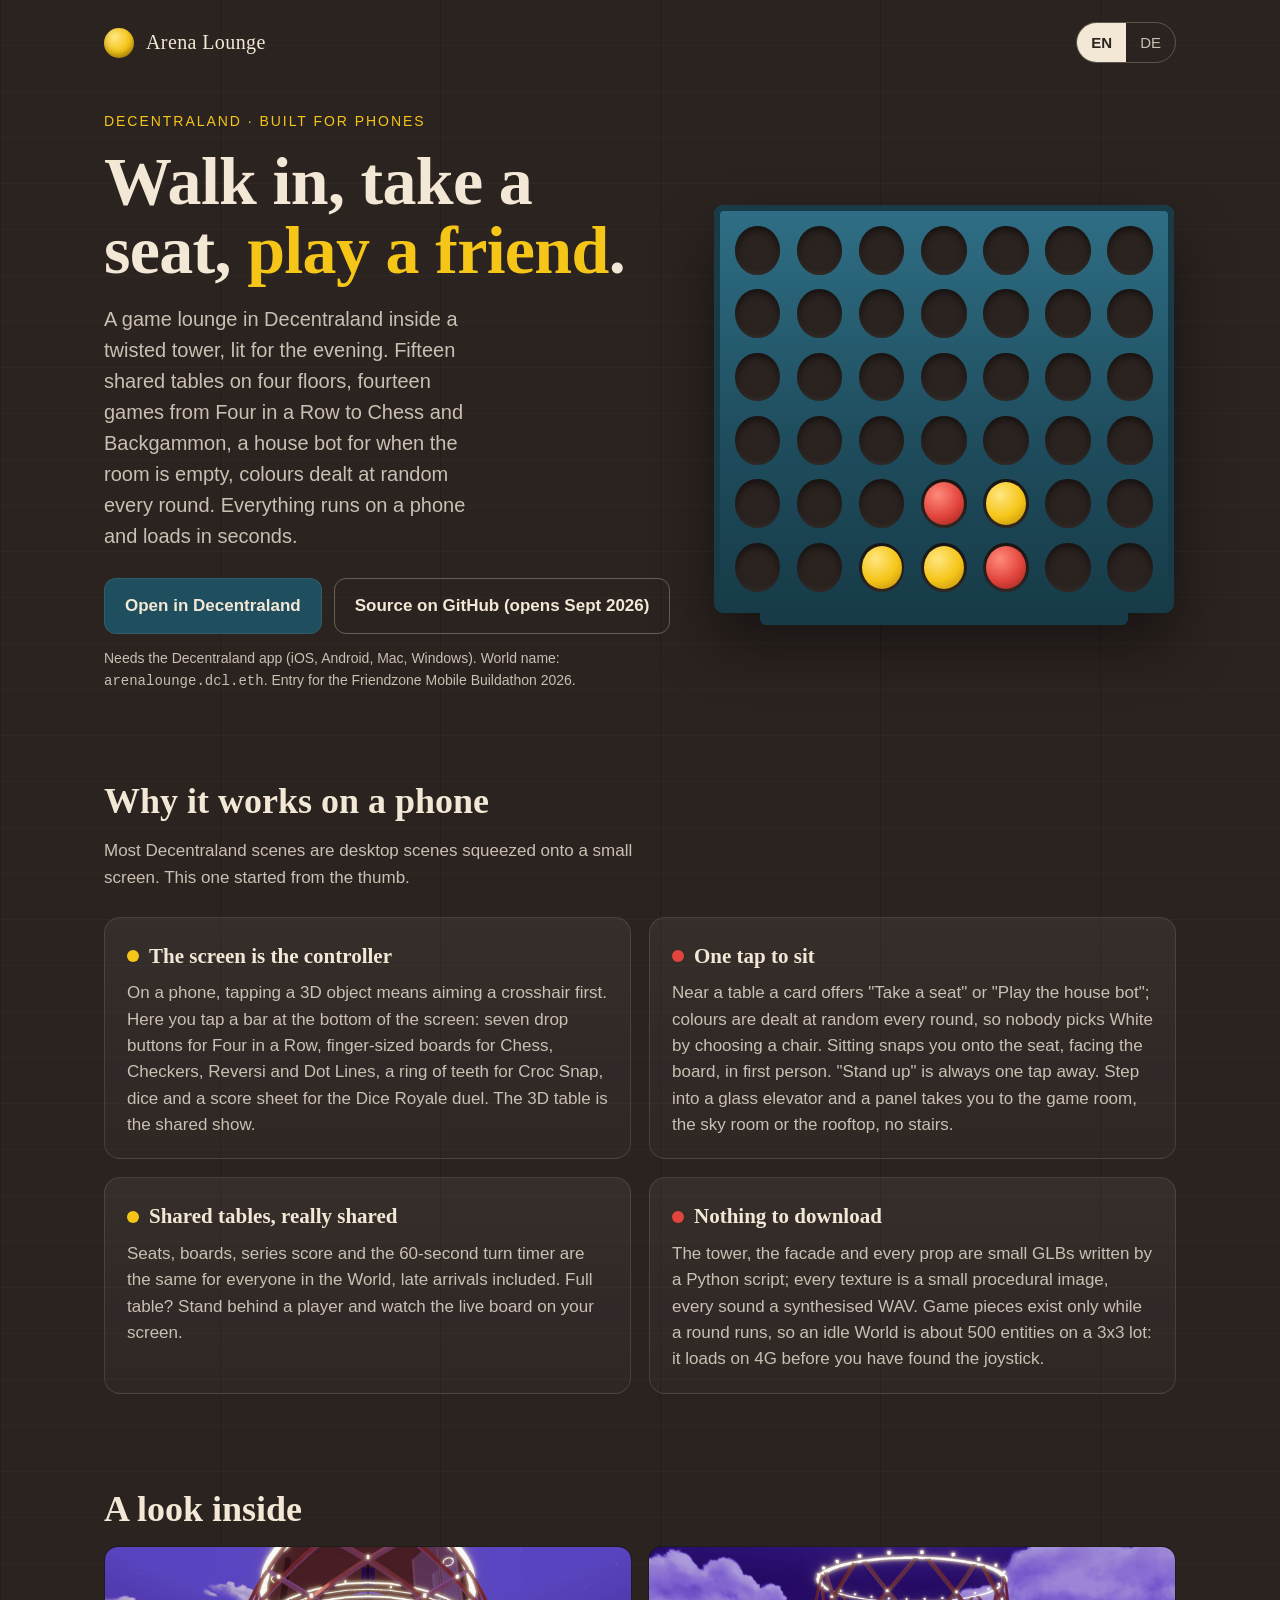
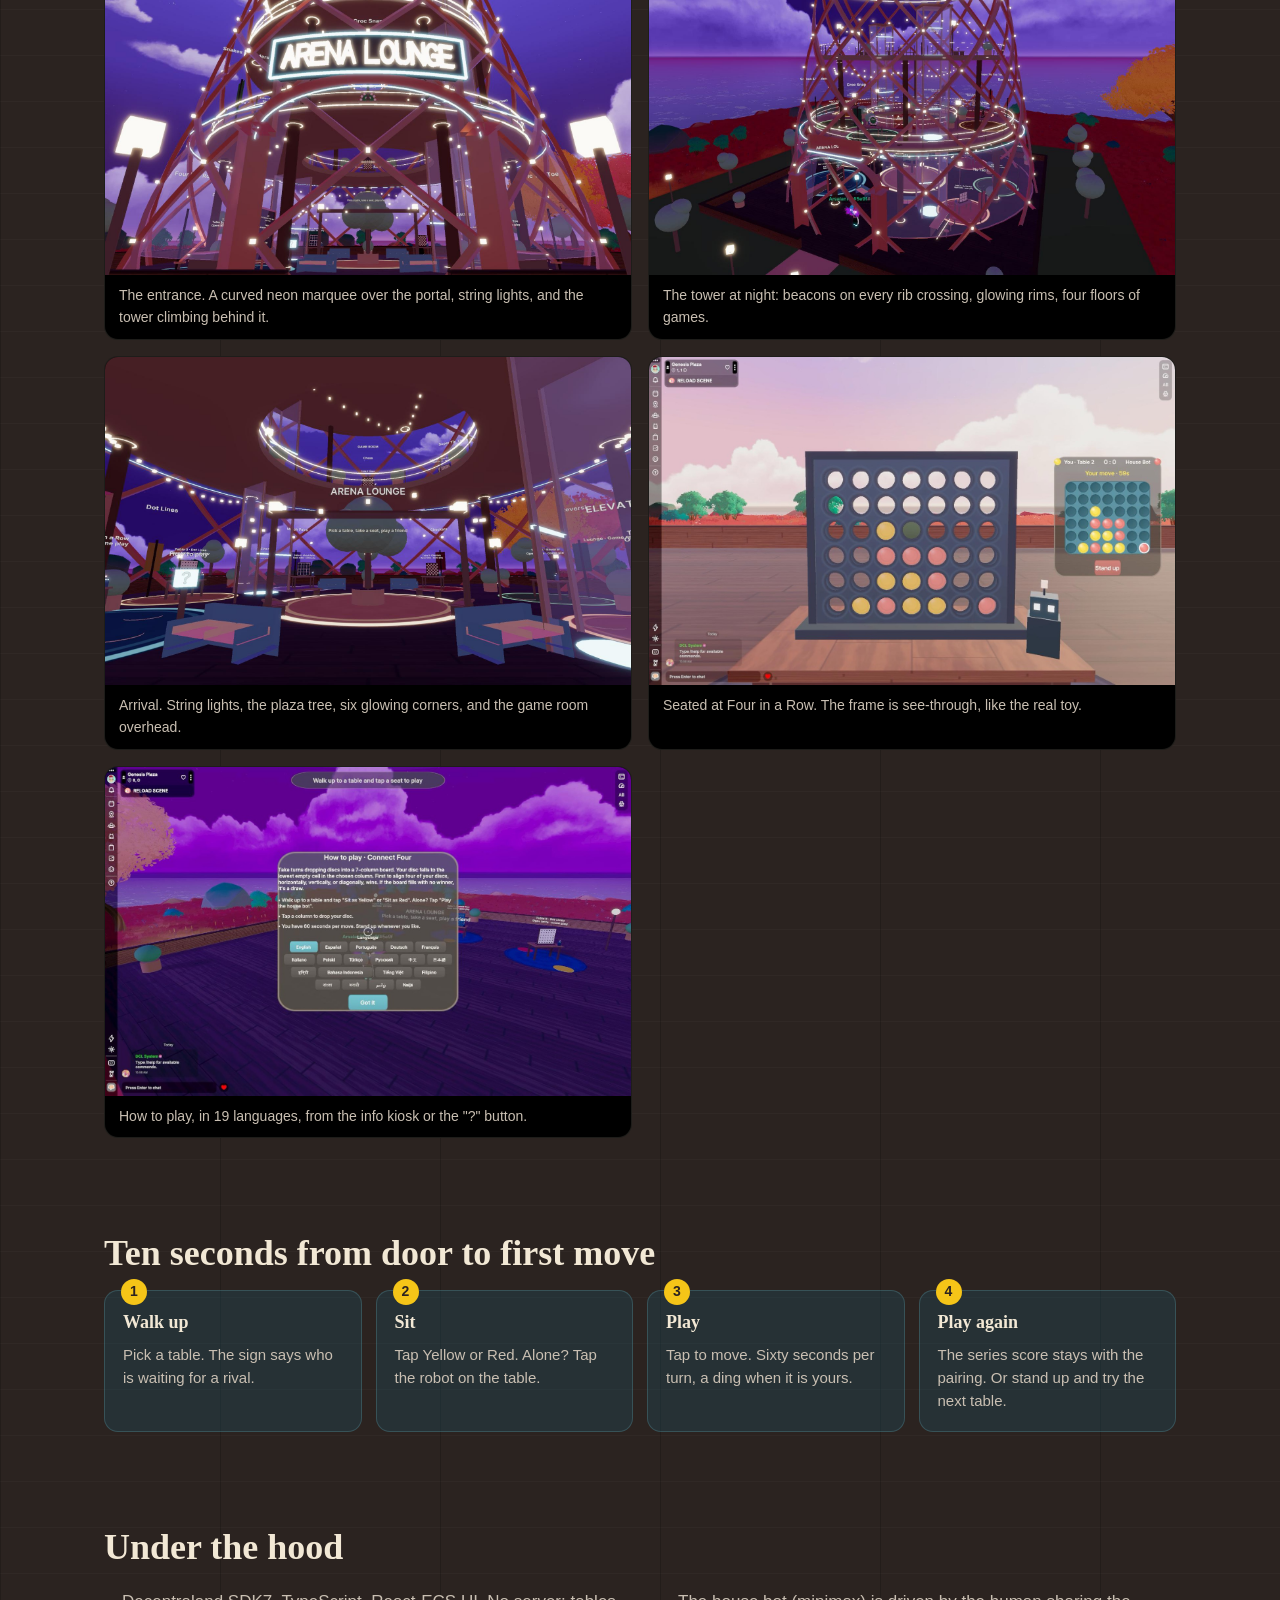
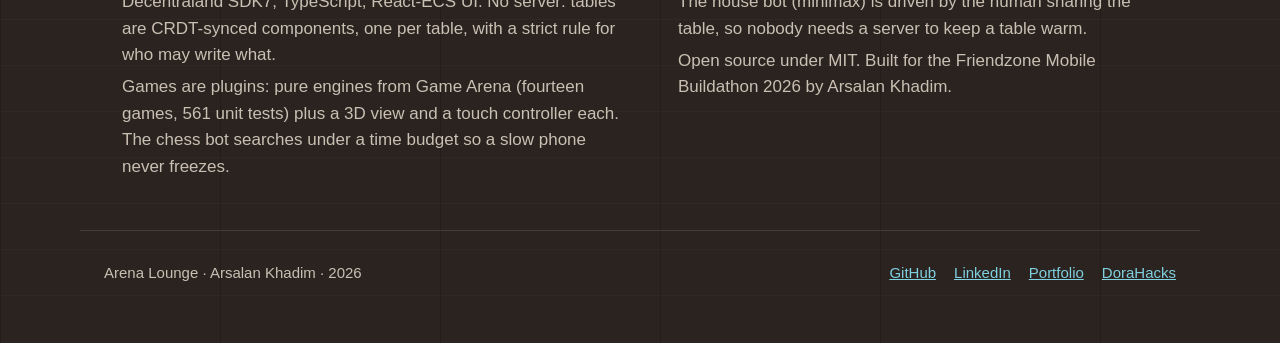
==== arena-lounge/index.html @ 2c8512cb "Arena Lounge page: neon entrance shot, Four in a Row wording" ====
<!doctype html>
<html lang="en">
<head>
<meta charset="utf-8">
<meta name="viewport" content="width=device-width, initial-scale=1">
<title>Arena Lounge</title>
<meta name="description" content="A game lounge for Decentraland, built for phones: fourteen games at shared tables on four floors of a twisted, lit tower, a house bot, no downloads.">
<meta property="og:title" content="Arena Lounge">
<meta property="og:description" content="Walk in, take a seat, play a friend. A mobile-first social game lounge for Decentraland.">
<meta property="og:image" content="screenshots/entrance.jpg">
<link rel="icon" href="data:image/svg+xml,%3Csvg xmlns='http://www.w3.org/2000/svg' viewBox='0 0 64 64'%3E%3Crect width='64' height='64' rx='14' fill='%231f4e5f'/%3E%3Ccircle cx='32' cy='32' r='16' fill='%23f5c518'/%3E%3C/svg%3E">
<style>
  :root {
    --parquet: #2b2320;
    --parquet-2: #3a2e28;
    --walnut: #5a3e2b;
    --teal: #1f4e5f;
    --teal-2: #173b48;
    --cream: #f2e8d5;
    --muted: #c9bfb2;
    --yellow: #f5c518;
    --red: #e2453d;
    --sky: #7fd0e0;
    --max: 1120px;
    --display: "Rockwell", "Roboto Slab", "Georgia", "Times New Roman", serif;
    --body: "Avenir Next", "Segoe UI", "Helvetica Neue", Helvetica, Arial, sans-serif;
  }
  * { box-sizing: border-box; }
  html { scroll-behavior: smooth; }
  body {
    margin: 0;
    background: var(--parquet);
    color: var(--cream);
    font-family: var(--body);
    font-size: 17px;
    line-height: 1.55;
    background-image:
      linear-gradient(90deg, rgba(0,0,0,.18) 1px, transparent 1px),
      linear-gradient(0deg, rgba(255,255,255,.025) 1px, transparent 1px);
    background-size: 220px 100%, 100% 46px;
  }
  a { color: var(--sky); }
  a:focus-visible, button:focus-visible { outline: 3px solid var(--yellow); outline-offset: 3px; }
  [data-lang] { display: none; }
  html.en [data-lang="en"], html.de [data-lang="de"] { display: inline; }
  html.en p[data-lang="en"], html.de p[data-lang="de"],
  html.en li[data-lang="en"], html.de li[data-lang="de"],
  html.en h1[data-lang="en"], html.de h1[data-lang="de"],
  html.en h2[data-lang="en"], html.de h2[data-lang="de"],
  html.en h3[data-lang="en"], html.de h3[data-lang="de"],
  html.en div[data-lang="en"], html.de div[data-lang="de"] { display: block; }

  header {
    max-width: var(--max); margin: 0 auto; padding: 22px 24px 0;
    display: flex; align-items: center; justify-content: space-between; gap: 16px;
  }
  .brand { display: flex; align-items: center; gap: 12px; font-family: var(--display); font-size: 20px; letter-spacing: .02em; }
  .brand .chip { width: 30px; height: 30px; border-radius: 50%; background: radial-gradient(circle at 35% 30%, #ffe680, var(--yellow) 55%, #b8890a); box-shadow: inset 0 -3px 6px rgba(0,0,0,.25); }
  .lang { display: inline-flex; border: 1px solid rgba(242,232,213,.25); border-radius: 999px; overflow: hidden; }
  .lang button {
    background: transparent; color: var(--muted); border: 0; padding: 8px 14px; font: inherit; font-size: 15px; cursor: pointer;
  }
  .lang button[aria-pressed="true"] { background: var(--cream); color: var(--parquet); font-weight: 600; }

  .hero {
    max-width: var(--max); margin: 0 auto; padding: 48px 24px 24px;
    display: grid; grid-template-columns: 1.1fr .9fr; gap: 40px; align-items: center;
  }
  .kicker { color: var(--yellow); font-size: 14px; letter-spacing: .14em; text-transform: uppercase; margin: 0 0 14px; }
  h1 { font-family: var(--display); font-weight: 700; font-size: clamp(40px, 6vw, 68px); line-height: 1.02; margin: 0 0 18px; letter-spacing: -.01em; }
  h1 em { font-style: normal; color: var(--yellow); }
  .lede { font-size: 20px; color: var(--muted); max-width: 34ch; margin: 0 0 26px; }
  .actions { display: flex; flex-wrap: wrap; gap: 12px; }
  .btn {
    display: inline-flex; align-items: center; gap: 10px; padding: 14px 20px; border-radius: 12px; text-decoration: none; font-weight: 600;
    background: var(--teal); color: var(--cream); border: 1px solid rgba(255,255,255,.08); transition: transform .15s ease, background .15s ease;
  }
  .btn:hover { transform: translateY(-1px); background: #256f80; }
  .btn.alt { background: transparent; border-color: rgba(242,232,213,.3); }
  .btn.alt:hover { background: rgba(255,255,255,.06); }
  .note { font-size: 14px; color: var(--muted); margin-top: 14px; }

  /* the see-through Four in a Row frame */
  .board { position: relative; width: 100%; aspect-ratio: 7 / 6.2; max-width: 460px; margin-inline: auto; padding: 4.5%; border-radius: 10px;
    background: linear-gradient(180deg, #2f6f86, var(--teal) 55%, var(--teal-2)); box-shadow: 0 30px 60px rgba(0,0,0,.45), inset 0 0 0 6px var(--teal-2);
  }
  .board::after { content: ""; position: absolute; left: 10%; right: 10%; bottom: -12px; height: 12px; border-radius: 0 0 6px 6px; background: var(--teal-2); }
  .grid { display: grid; grid-template-columns: repeat(7, 1fr); grid-template-rows: repeat(6, 1fr); gap: 4%; height: 100%; }
  .cell { position: relative; border-radius: 50%; background: var(--parquet); box-shadow: inset 0 3px 8px rgba(0,0,0,.6), inset 0 -2px 4px rgba(255,255,255,.08); overflow: hidden; }
  .cell i { position: absolute; inset: 6%; border-radius: 50%; transform: translateY(-900%); opacity: 0; }
  .cell i.y { background: radial-gradient(circle at 35% 30%, #ffe680, var(--yellow) 55%, #b8890a); }
  .cell i.r { background: radial-gradient(circle at 35% 30%, #ff8a7a, var(--red) 55%, #961f1a); }
  .cell i.on { animation: drop .55s cubic-bezier(.3,.9,.4,1.25) forwards; }
  @keyframes drop { 0% { transform: translateY(-900%); opacity: 1; } 70% { transform: translateY(6%); opacity: 1; } 100% { transform: translateY(0); opacity: 1; } }
  .board .win { animation: glow 1.4s ease-in-out infinite alternate; }
  @keyframes glow { from { box-shadow: 0 0 0 0 rgba(255,255,255,0); } to { box-shadow: 0 0 0 4px rgba(255,255,255,.55); } }

  section { max-width: var(--max); margin: 0 auto; padding: 44px 24px; }
  h2 { font-family: var(--display); font-size: clamp(26px, 3.4vw, 36px); margin: 0 0 8px; }
  .sub { color: var(--muted); margin: 0 0 26px; max-width: 60ch; }
  .cards { display: grid; grid-template-columns: repeat(2, minmax(0, 1fr)); gap: 18px; }
  .card { background: linear-gradient(180deg, rgba(255,255,255,.05), rgba(255,255,255,.02)); border: 1px solid rgba(242,232,213,.12); border-radius: 16px; padding: 22px 22px 20px; }
  .card h3 { margin: 0 0 8px; font-family: var(--display); font-size: 21px; display: flex; align-items: center; gap: 10px; }
  .card h3::before { content: ""; width: 12px; height: 12px; border-radius: 50%; background: var(--yellow); flex: none; }
  .card:nth-child(2n) h3::before { background: var(--red); }
  .card p { margin: 0; color: var(--muted); }
  .shots { display: grid; grid-template-columns: repeat(2, minmax(0, 1fr)); gap: 16px; }
  .shots figure { margin: 0; border-radius: 14px; overflow: hidden; border: 1px solid rgba(242,232,213,.12); background: #000; }
  .shots img { display: block; width: 100%; height: auto; }
  .shots figcaption { padding: 10px 14px; font-size: 14px; color: var(--muted); }
  .steps { display: grid; grid-template-columns: repeat(4, minmax(0, 1fr)); gap: 14px; counter-reset: step; }
  .step { position: relative; padding: 18px 18px 18px 18px; border-radius: 14px; background: rgba(31,78,95,.35); border: 1px solid rgba(127,208,224,.2); }
  .step h3 { margin: 0 0 6px; font-family: var(--display); font-size: 18px; }
  .step p { margin: 0; color: var(--muted); font-size: 15px; }
  .step::before { counter-increment: step; content: counter(step); position: absolute; top: -12px; left: 16px; width: 26px; height: 26px; border-radius: 50%; background: var(--yellow); color: var(--parquet); font-weight: 700; display: grid; place-items: center; font-size: 14px; }
  .tech { display: grid; grid-template-columns: repeat(2, minmax(0, 1fr)); gap: 18px 40px; }
  .tech ul { margin: 0; padding-left: 18px; color: var(--muted); }
  .tech li { margin: 6px 0; }
  footer { max-width: var(--max); margin: 0 auto; padding: 30px 24px 60px; color: var(--muted); font-size: 15px; display: flex; flex-wrap: wrap; gap: 14px 24px; align-items: center; justify-content: space-between; border-top: 1px solid rgba(242,232,213,.12); }
  footer nav { display: flex; gap: 18px; flex-wrap: wrap; }
  .reveal { opacity: 0; transform: translateY(14px); transition: opacity .6s ease, transform .6s ease; }
  .reveal.in { opacity: 1; transform: none; }
  @media (max-width: 860px) {
    .hero { grid-template-columns: 1fr; padding-top: 28px; }
    .board { max-width: 380px; }
    .cards, .tech, .shots { grid-template-columns: 1fr; }
    .steps { grid-template-columns: repeat(2, minmax(0, 1fr)); }
  }
  @media (max-width: 480px) { .steps { grid-template-columns: 1fr; } header { padding-top: 16px; } }
  @media (prefers-reduced-motion: reduce) {
    .cell i { transform: none; opacity: 1; animation: none !important; }
    .board .win { animation: none; box-shadow: 0 0 0 4px rgba(255,255,255,.55); }
    .reveal { opacity: 1; transform: none; transition: none; }
    html { scroll-behavior: auto; }
  }
</style>
</head>
<body>
<header>
  <div class="brand"><span class="chip" aria-hidden="true"></span> Arena Lounge</div>
  <div class="lang" role="group" aria-label="Language">
    <button type="button" data-set="en" aria-pressed="true">EN</button>
    <button type="button" data-set="de" aria-pressed="false">DE</button>
  </div>
</header>

<main>
  <div class="hero">
    <div>
      <p class="kicker"><span data-lang="en">Decentraland · built for phones</span><span data-lang="de">Decentraland · gebaut fürs Handy</span></p>
      <h1 data-lang="en">Walk in, take a seat, <em>play a friend</em>.</h1>
      <h1 data-lang="de">Reinkommen, hinsetzen, <em>eine Runde spielen</em>.</h1>
      <p class="lede" data-lang="en">A game lounge in Decentraland inside a twisted tower, lit for the evening. Fifteen shared tables on four floors, fourteen games from Four in a Row to Chess and Backgammon, a house bot for when the room is empty, colours dealt at random every round. Everything runs on a phone and loads in seconds.</p>
      <p class="lede" data-lang="de">Eine Spiel-Lounge in Decentraland in einem verdrehten, abends beleuchteten Turm. Fünfzehn gemeinsame Tische auf vier Etagen, vierzehn Spiele von Vier in einer Reihe bis Schach und Backgammon, ein Bot fürs Warmhalten, wenn gerade niemand da ist, die Farben werden jede Runde ausgelost. Läuft auf dem Handy und lädt in Sekunden.</p>
      <div class="actions">
        <a class="btn" id="play" href="decentraland://?realm=arenalounge.dcl.eth"><span data-lang="en">Open in Decentraland</span><span data-lang="de">In Decentraland öffnen</span></a>
        <a class="btn alt" href="https://github.com/ArsalanRC/arena-lounge"><span data-lang="en">Source on GitHub (opens Sept 2026)</span><span data-lang="de">Code auf GitHub (ab Sept. 2026)</span></a>
      </div>
      <p class="note"><span data-lang="en">Needs the Decentraland app (iOS, Android, Mac, Windows). World name: <code>arenalounge.dcl.eth</code>. Entry for the Friendzone Mobile Buildathon 2026.</span><span data-lang="de">Braucht die Decentraland-App (iOS, Android, Mac, Windows). World-Name: <code>arenalounge.dcl.eth</code>. Beitrag zum Friendzone Mobile Buildathon 2026.</span></p>
    </div>
    <div class="board" aria-hidden="true">
      <div class="grid" id="grid"></div>
    </div>
  </div>

  <section class="reveal">
    <h2 data-lang="en">Why it works on a phone</h2>
    <h2 data-lang="de">Warum es auf dem Handy funktioniert</h2>
    <p class="sub" data-lang="en">Most Decentraland scenes are desktop scenes squeezed onto a small screen. This one started from the thumb.</p>
    <p class="sub" data-lang="de">Die meisten Decentraland-Szenen sind Desktop-Szenen auf kleinem Bildschirm. Diese hier fängt beim Daumen an.</p>
    <div class="cards">
      <article class="card">
        <h3><span data-lang="en">The screen is the controller</span><span data-lang="de">Der Bildschirm ist der Controller</span></h3>
        <p data-lang="en">On a phone, tapping a 3D object means aiming a crosshair first. Here you tap a bar at the bottom of the screen: seven drop buttons for Four in a Row, finger-sized boards for Chess, Checkers, Reversi and Dot Lines, a ring of teeth for Croc Snap, dice and a score sheet for the Dice Royale duel. The 3D table is the shared show.</p>
        <p data-lang="de">Auf dem Handy heißt "3D-Objekt antippen" erst mal zielen. Hier tippst du auf eine Leiste am unteren Rand: sieben Wurf-Buttons bei Vier in einer Reihe, fingergroße Bretter bei Schach, Dame, Reversi und Käsekästchen, ein Zahnkranz bei Croc Snap, Würfel und Zettel beim Dice-Royale-Duell. Der 3D-Tisch ist die gemeinsame Bühne.</p>
      </article>
      <article class="card">
        <h3><span data-lang="en">One tap to sit</span><span data-lang="de">Ein Tipp zum Hinsetzen</span></h3>
        <p data-lang="en">Near a table a card offers "Take a seat" or "Play the house bot"; colours are dealt at random every round, so nobody picks White by choosing a chair. Sitting snaps you onto the seat, facing the board, in first person. "Stand up" is always one tap away. Step into a glass elevator and a panel takes you to the game room, the sky room or the rooftop, no stairs.</p>
        <p data-lang="de">In Tischnähe bietet eine Karte "Platz nehmen" oder "Gegen den Bot spielen" an; die Farben werden jede Runde ausgelost, niemand sichert sich Weiß über den Stuhl. Beim Hinsetzen stellst du dich automatisch an den Platz, Blick aufs Brett, in der Ego-Perspektive. "Aufstehen" ist immer einen Tipp entfernt. Ein Schritt in den Glasaufzug, und ein Panel bringt dich ins Spielzimmer, ins Himmelszimmer oder aufs Dach, ganz ohne Treppe.</p>
      </article>
      <article class="card">
        <h3><span data-lang="en">Shared tables, really shared</span><span data-lang="de">Gemeinsame Tische, wirklich gemeinsam</span></h3>
        <p data-lang="en">Seats, boards, series score and the 60-second turn timer are the same for everyone in the World, late arrivals included. Full table? Stand behind a player and watch the live board on your screen.</p>
        <p data-lang="de">Plätze, Bretter, Serienstand und die 60-Sekunden-Zuguhr sind für alle in der World gleich, auch für Nachzügler. Tisch voll? Stell dich hinter einen Spieler und schau auf deinem Bildschirm live zu.</p>
      </article>
      <article class="card">
        <h3><span data-lang="en">Nothing to download</span><span data-lang="de">Nichts zum Herunterladen</span></h3>
        <p data-lang="en">The tower, the facade and every prop are small GLBs written by a Python script; every texture is a small procedural image, every sound a synthesised WAV. Game pieces exist only while a round runs, so an idle World is about 500 entities on a 3x3 lot: it loads on 4G before you have found the joystick.</p>
        <p data-lang="de">Turm, Fassade und alle Möbel sind kleine GLBs aus einem Python-Skript; jede Textur ein kleines, generiertes Bild, jeder Ton eine synthetisierte WAV. Spielsteine existieren nur, solange eine Runde läuft, eine leere World hat rund 500 Entities auf 3x3 Parzellen: lädt über 4G, bevor du den Joystick gefunden hast.</p>
      </article>
    </div>
  </section>

  <section class="reveal">
    <h2 data-lang="en">A look inside</h2>
    <h2 data-lang="de">Ein Blick hinein</h2>
    <div class="shots">
      <figure><img src="screenshots/entrance.jpg" alt="The entrance at night: a curved neon marquee reading ARENA LOUNGE over the arched portal, string lights and the tower above" loading="lazy"><figcaption><span data-lang="en">The entrance. A curved neon marquee over the portal, string lights, and the tower climbing behind it.</span><span data-lang="de">Der Eingang. Eine gebogene Neon-Reklame über dem Portal, Lichterketten, dahinter steigt der Turm auf.</span></figcaption></figure>
      <figure><img src="screenshots/tower-overview.jpg" alt="The tower at night: a woven lattice with beacon lights, glowing rims and rug rings, four floors" loading="lazy"><figcaption><span data-lang="en">The tower at night: beacons on every rib crossing, glowing rims, four floors of games.</span><span data-lang="de">Der Turm bei Nacht: Lichter an jeder Kreuzung der Rippen, leuchtende Kanten, vier Etagen voller Spiele.</span></figcaption></figure>
      <figure><img src="screenshots/lounge.jpg" alt="Arrival at night: string lights, the plaza tree, the corners and the game room above" loading="lazy"><figcaption><span data-lang="en">Arrival. String lights, the plaza tree, six glowing corners, and the game room overhead.</span><span data-lang="de">Ankunft. Lichterketten, der Baum auf dem Platz, sechs leuchtende Ecken und darüber das Spielzimmer.</span></figcaption></figure>
      <figure><img src="screenshots/connect-four.jpg" alt="Seated at Four in a Row in first person, controller docked to the right" loading="lazy"><figcaption><span data-lang="en">Seated at Four in a Row. The frame is see-through, like the real toy.</span><span data-lang="de">Am Vier-in-einer-Reihe-Tisch. Der Rahmen ist durchsichtig, wie beim echten Spiel.</span></figcaption></figure>
      <figure><img src="screenshots/how-to-play.jpg" alt="How to play panel with the language picker" loading="lazy"><figcaption><span data-lang="en">How to play, in 19 languages, from the info kiosk or the "?" button.</span><span data-lang="de">Spielregeln in 19 Sprachen, am Infoständer oder über den "?"-Button.</span></figcaption></figure>
    </div>
  </section>

  <section class="reveal">
    <h2 data-lang="en">Ten seconds from door to first move</h2>
    <h2 data-lang="de">Zehn Sekunden von der Tür zum ersten Zug</h2>
    <div class="steps">
      <div class="step"><h3><span data-lang="en">Walk up</span><span data-lang="de">Hingehen</span></h3><p data-lang="en">Pick a table. The sign says who is waiting for a rival.</p><p data-lang="de">Tisch aussuchen. Das Schild sagt, wer auf einen Gegner wartet.</p></div>
      <div class="step"><h3><span data-lang="en">Sit</span><span data-lang="de">Hinsetzen</span></h3><p data-lang="en">Tap Yellow or Red. Alone? Tap the robot on the table.</p><p data-lang="de">Gelb oder Rot antippen. Allein? Den Roboter auf dem Tisch antippen.</p></div>
      <div class="step"><h3><span data-lang="en">Play</span><span data-lang="de">Spielen</span></h3><p data-lang="en">Tap to move. Sixty seconds per turn, a ding when it is yours.</p><p data-lang="de">Tippen zum Ziehen. Sechzig Sekunden pro Zug, ein Ton, wenn du dran bist.</p></div>
      <div class="step"><h3><span data-lang="en">Play again</span><span data-lang="de">Noch mal</span></h3><p data-lang="en">The series score stays with the pairing. Or stand up and try the next table.</p><p data-lang="de">Der Serienstand bleibt beim Paar. Oder aufstehen und den nächsten Tisch probieren.</p></div>
    </div>
  </section>

  <section class="reveal">
    <h2 data-lang="en">Under the hood</h2>
    <h2 data-lang="de">Unter der Haube</h2>
    <div class="tech">
      <ul>
        <li data-lang="en">Decentraland SDK7, TypeScript, React-ECS UI. No server: tables are CRDT-synced components, one per table, with a strict rule for who may write what.</li>
        <li data-lang="de">Decentraland SDK7, TypeScript, React-ECS-UI. Kein Server: Tische sind CRDT-synchronisierte Komponenten, eine pro Tisch, mit klarer Regel, wer was schreiben darf.</li>
        <li data-lang="en">Games are plugins: pure engines from Game Arena (fourteen games, 561 unit tests) plus a 3D view and a touch controller each. The chess bot searches under a time budget so a slow phone never freezes.</li>
        <li data-lang="de">Spiele sind Plugins: pure Engines aus Game Arena (vierzehn Spiele, 561 Unit-Tests) plus je eine 3D-Ansicht und einen Touch-Controller. Der Schach-Bot rechnet mit Zeitbudget, damit ein langsames Handy nie einfriert.</li>
      </ul>
      <ul>
        <li data-lang="en">The house bot (minimax) is driven by the human sharing the table, so nobody needs a server to keep a table warm.</li>
        <li data-lang="de">Der Bot (Minimax) wird vom Menschen am selben Tisch angetrieben, so braucht niemand einen Server, um einen Tisch warmzuhalten.</li>
        <li data-lang="en">Open source under MIT. Built for the Friendzone Mobile Buildathon 2026 by Arsalan Khadim.</li>
        <li data-lang="de">Open Source unter MIT. Gebaut für den Friendzone Mobile Buildathon 2026 von Arsalan Khadim.</li>
      </ul>
    </div>
  </section>
</main>

<footer>
  <div><span data-lang="en">Arena Lounge · Arsalan Khadim · 2026</span><span data-lang="de">Arena Lounge · Arsalan Khadim · 2026</span></div>
  <nav>
    <a href="https://github.com/ArsalanRC/arena-lounge">GitHub</a>
    <a href="https://www.linkedin.com/in/muhammad-arsalan-khadim-b87550259/">LinkedIn</a>
    <a href="https://arsalanrc.github.io">Portfolio</a>
    <a href="https://dorahacks.io/hackathon/2353/detail">DoraHacks</a>
  </nav>
</footer>

<script>
  // language: stored choice, else browser language, else English
  (function () {
    var root = document.documentElement;
    var stored = null;
    try { stored = localStorage.getItem('arena-lang'); } catch (e) {}
    var lang = stored || ((navigator.language || 'en').slice(0, 2) === 'de' ? 'de' : 'en');
    function apply(l) {
      root.classList.remove('en', 'de'); root.classList.add(l); root.setAttribute('lang', l);
      document.querySelectorAll('.lang button').forEach(function (b) { b.setAttribute('aria-pressed', String(b.dataset.set === l)); });
      try { localStorage.setItem('arena-lang', l); } catch (e) {}
    }
    apply(lang);
    document.querySelectorAll('.lang button').forEach(function (b) { b.addEventListener('click', function () { apply(b.dataset.set); }); });
  })();

  // hero board: play a short game, discs drop in one by one, winner glows
  (function () {
    var grid = document.getElementById('grid');
    var cells = [];
    for (var r = 0; r < 6; r++) { cells.push([]); for (var c = 0; c < 7; c++) { var d = document.createElement('div'); d.className = 'cell'; var i = document.createElement('i'); d.appendChild(i); grid.appendChild(d); cells[r].push(d); } }
    // column sequence of a real game where yellow wins on a diagonal
    var moves = [3, 3, 2, 4, 4, 2, 5, 5, 5, 6, 6, 6, 6];
    var heights = [0, 0, 0, 0, 0, 0, 0];
    var placed = [];
    var reduce = window.matchMedia && window.matchMedia('(prefers-reduced-motion: reduce)').matches;
    function place(k) {
      if (k >= moves.length) { finish(); return; }
      var col = moves[k], row = 5 - heights[col]++;
      var i = cells[row][col].firstChild; i.className = (k % 2 === 0 ? 'y' : 'r') + ' on';
      placed.push([row, col]);
      setTimeout(function () { place(k + 1); }, reduce ? 0 : 420);
    }
    function finish() {
      // highlight the diagonal that the sequence produces for yellow
      var win = [[5, 3], [4, 4], [3, 5], [2, 6]];
      win.forEach(function (rc) { cells[rc[0]][rc[1]].classList.add('win'); });
    }
    setTimeout(function () { place(0); }, 500);
  })();

  // scroll reveals
  (function () {
    var els = document.querySelectorAll('.reveal');
    if (!('IntersectionObserver' in window)) { els.forEach(function (e) { e.classList.add('in'); }); return; }
    var io = new IntersectionObserver(function (entries) { entries.forEach(function (en) { if (en.isIntersecting) { en.target.classList.add('in'); io.unobserve(en.target); } }); }, { threshold: .12 });
    els.forEach(function (e) { io.observe(e); });
  })();
</script>
</body>
</html>
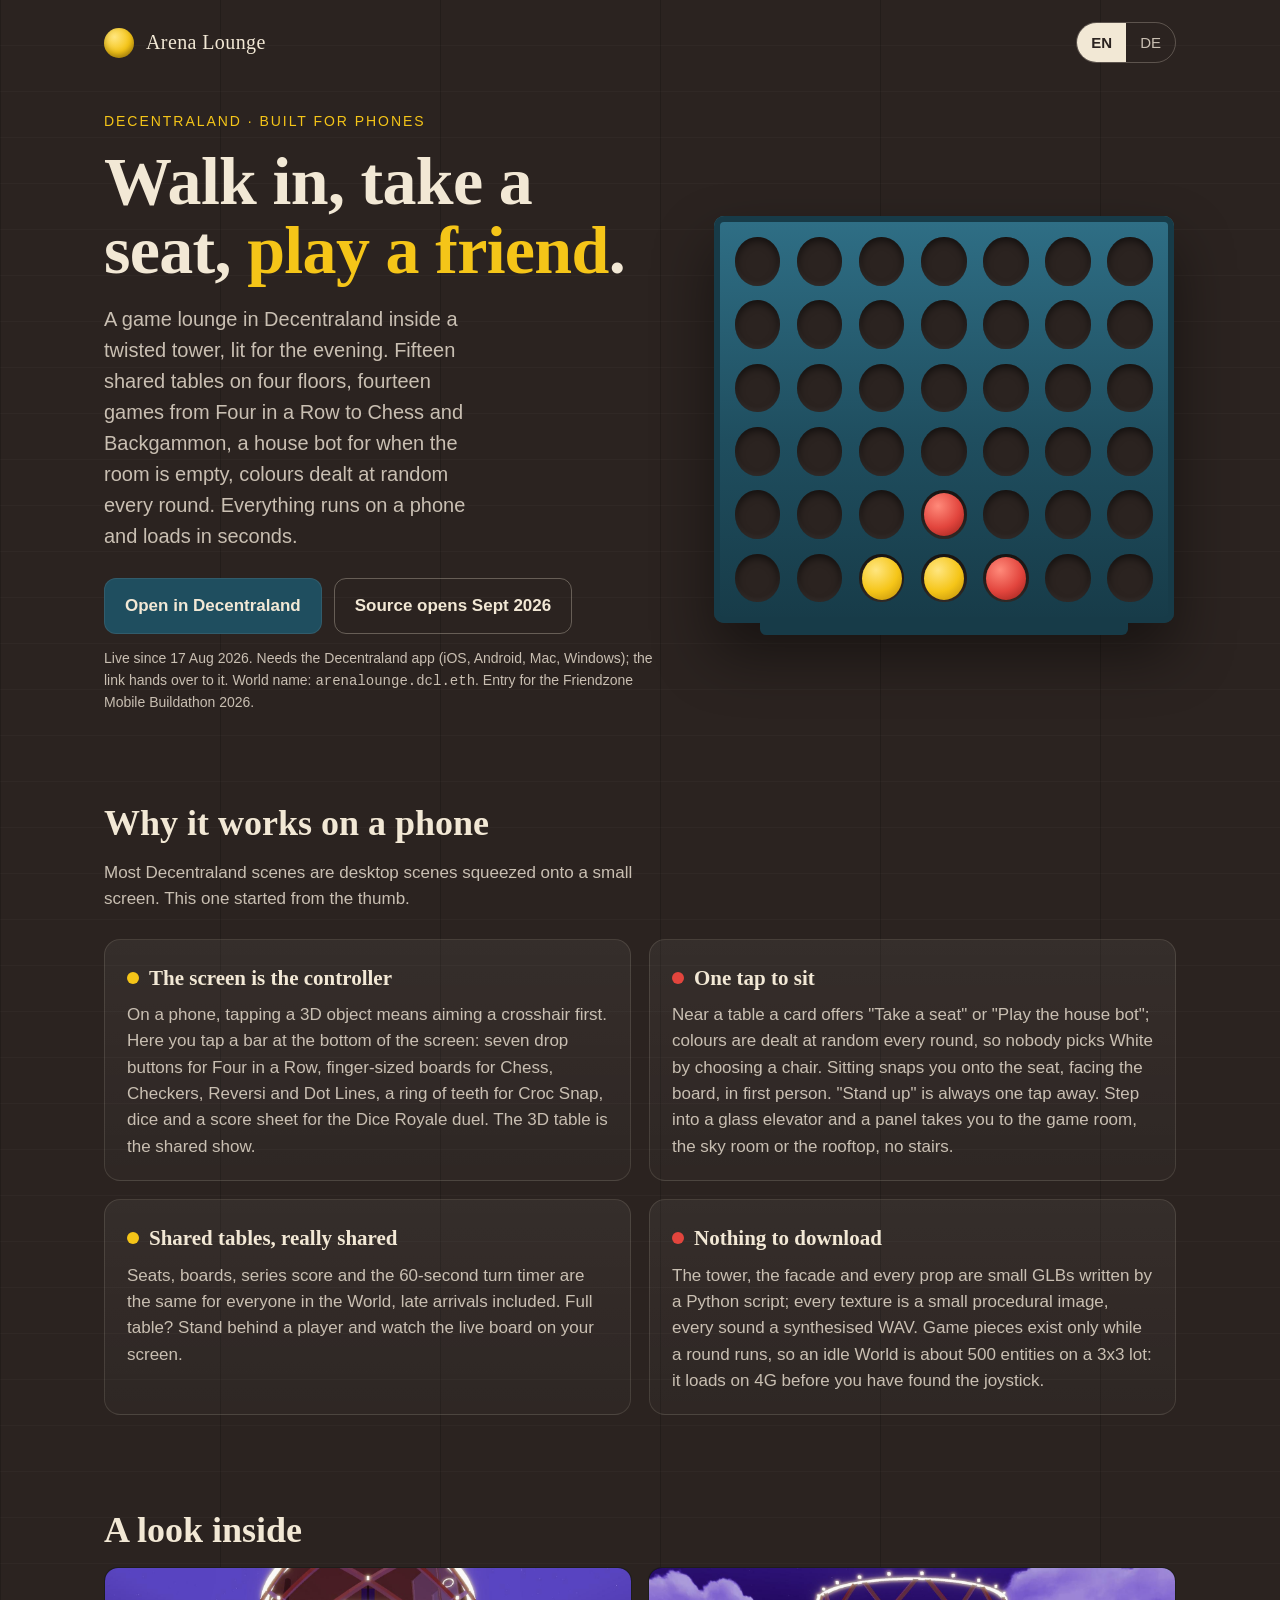
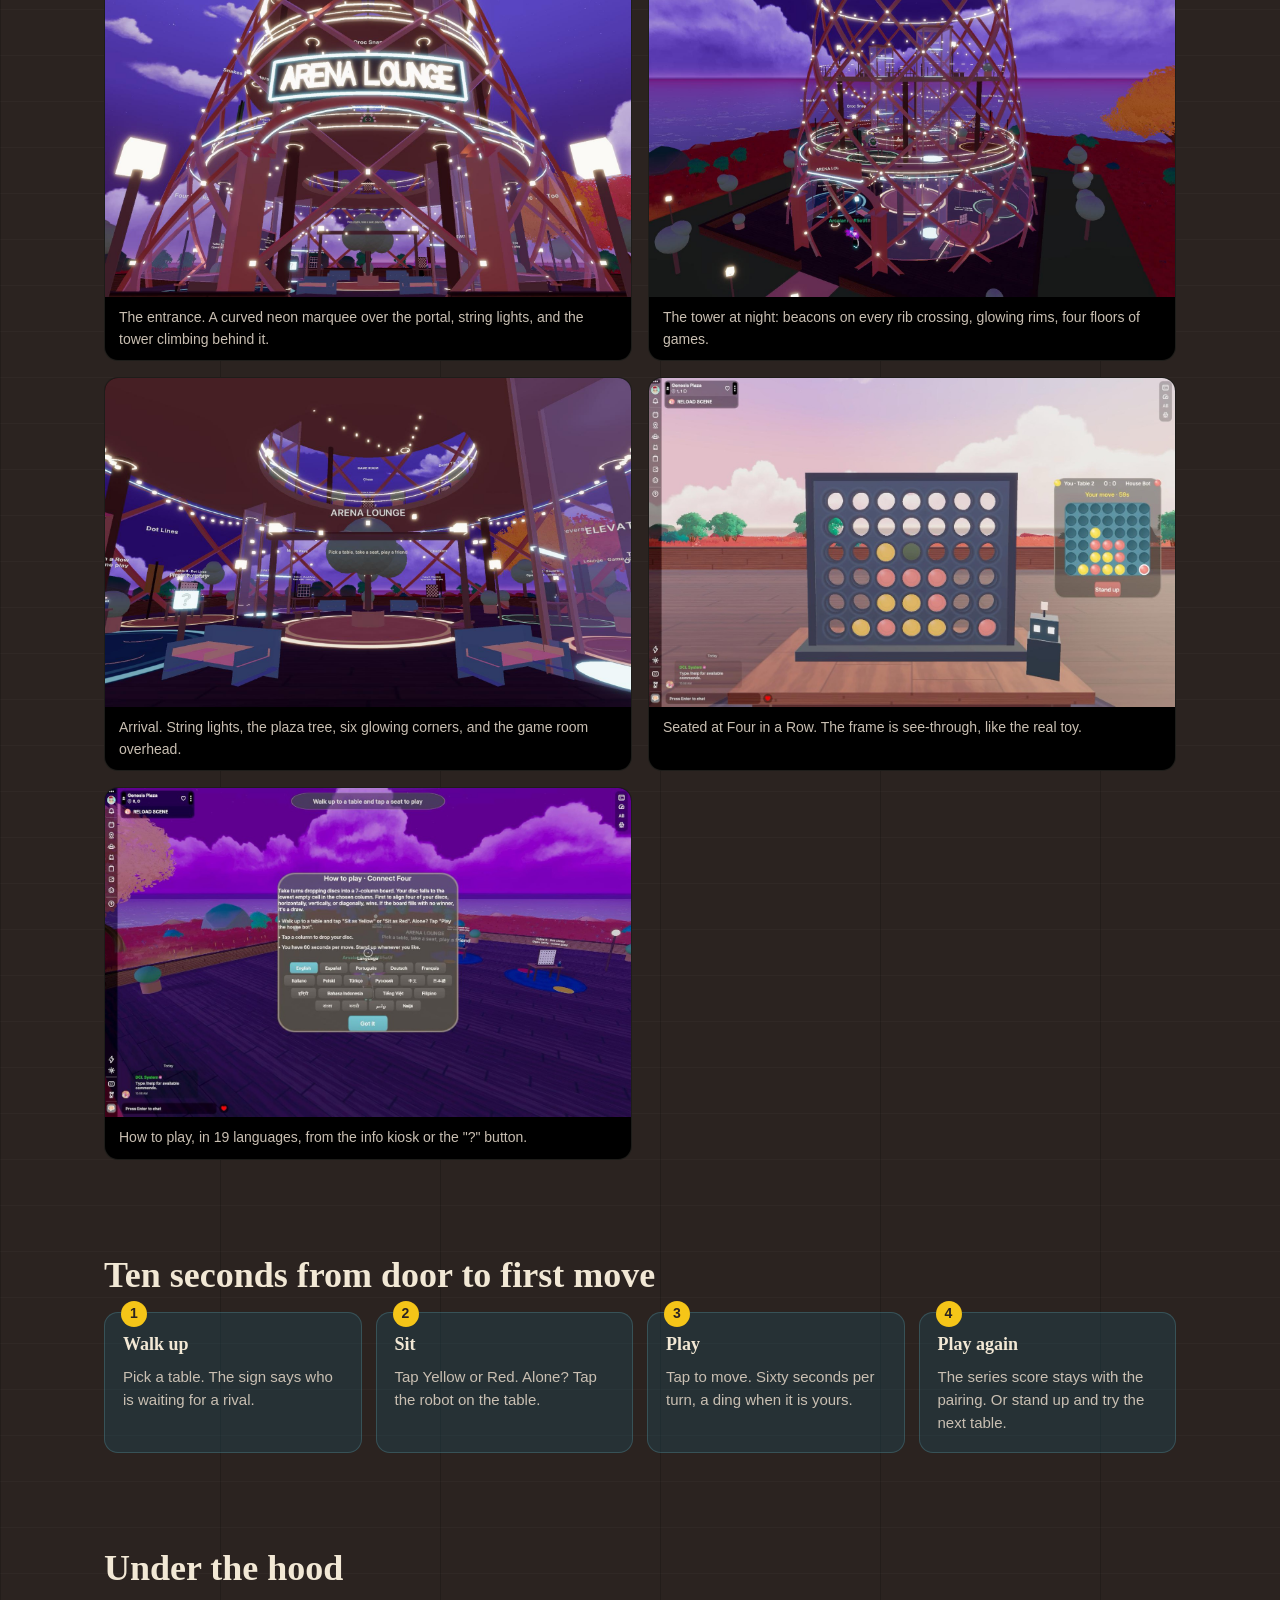
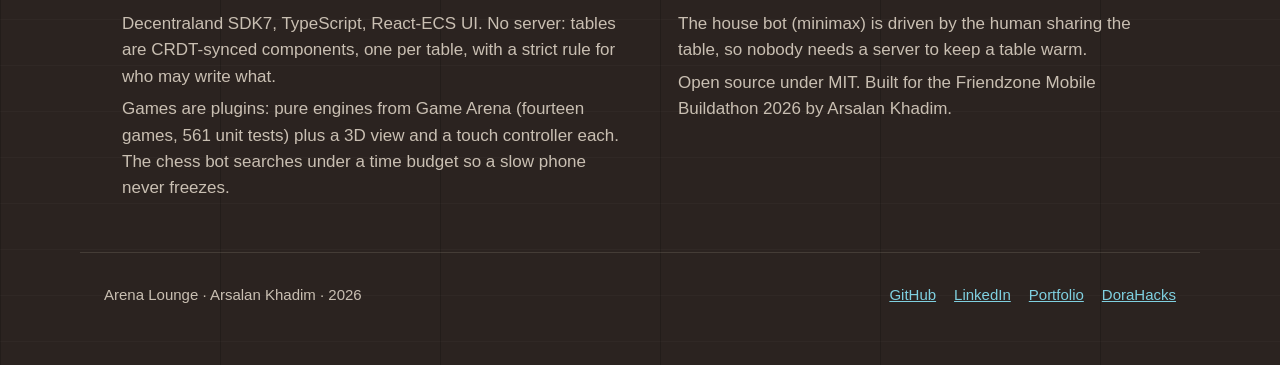
==== commit 2c9ba769: "Arena Lounge page: live jump link, no repo links while the code is private" ====
--- a/arena-lounge/index.html
+++ b/arena-lounge/index.html
@@ -153,10 +153,10 @@
       <p class="lede" data-lang="en">A game lounge in Decentraland inside a twisted tower, lit for the evening. Fifteen shared tables on four floors, fourteen games from Four in a Row to Chess and Backgammon, a house bot for when the room is empty, colours dealt at random every round. Everything runs on a phone and loads in seconds.</p>
       <p class="lede" data-lang="de">Eine Spiel-Lounge in Decentraland in einem verdrehten, abends beleuchteten Turm. Fünfzehn gemeinsame Tische auf vier Etagen, vierzehn Spiele von Vier in einer Reihe bis Schach und Backgammon, ein Bot fürs Warmhalten, wenn gerade niemand da ist, die Farben werden jede Runde ausgelost. Läuft auf dem Handy und lädt in Sekunden.</p>
       <div class="actions">
-        <a class="btn" id="play" href="decentraland://?realm=arenalounge.dcl.eth"><span data-lang="en">Open in Decentraland</span><span data-lang="de">In Decentraland öffnen</span></a>
-        <a class="btn alt" href="https://github.com/ArsalanRC/arena-lounge"><span data-lang="en">Source on GitHub (opens Sept 2026)</span><span data-lang="de">Code auf GitHub (ab Sept. 2026)</span></a>
+        <a class="btn" id="play" href="https://decentraland.org/jump/?realm=arenalounge.dcl.eth" target="_blank" rel="noopener"><span data-lang="en">Open in Decentraland</span><span data-lang="de">In Decentraland öffnen</span></a>
+        <span class="btn alt" aria-disabled="true"><span data-lang="en">Source opens Sept 2026</span><span data-lang="de">Code ab Sept. 2026</span></span>
       </div>
-      <p class="note"><span data-lang="en">Needs the Decentraland app (iOS, Android, Mac, Windows). World name: <code>arenalounge.dcl.eth</code>. Entry for the Friendzone Mobile Buildathon 2026.</span><span data-lang="de">Braucht die Decentraland-App (iOS, Android, Mac, Windows). World-Name: <code>arenalounge.dcl.eth</code>. Beitrag zum Friendzone Mobile Buildathon 2026.</span></p>
+      <p class="note"><span data-lang="en">Live since 17 Aug 2026. Needs the Decentraland app (iOS, Android, Mac, Windows); the link hands over to it. World name: <code>arenalounge.dcl.eth</code>. Entry for the Friendzone Mobile Buildathon 2026.</span><span data-lang="de">Live seit 17. Aug. 2026. Braucht die Decentraland-App (iOS, Android, Mac, Windows); der Link übergibt an die App. World-Name: <code>arenalounge.dcl.eth</code>. Beitrag zum Friendzone Mobile Buildathon 2026.</span></p>
     </div>
     <div class="board" aria-hidden="true">
       <div class="grid" id="grid"></div>
@@ -238,7 +238,7 @@
 <footer>
   <div><span data-lang="en">Arena Lounge · Arsalan Khadim · 2026</span><span data-lang="de">Arena Lounge · Arsalan Khadim · 2026</span></div>
   <nav>
-    <a href="https://github.com/ArsalanRC/arena-lounge">GitHub</a>
+    <a href="https://github.com/ArsalanRC">GitHub</a>
     <a href="https://www.linkedin.com/in/muhammad-arsalan-khadim-b87550259/">LinkedIn</a>
     <a href="https://arsalanrc.github.io">Portfolio</a>
     <a href="https://dorahacks.io/hackathon/2353/detail">DoraHacks</a>
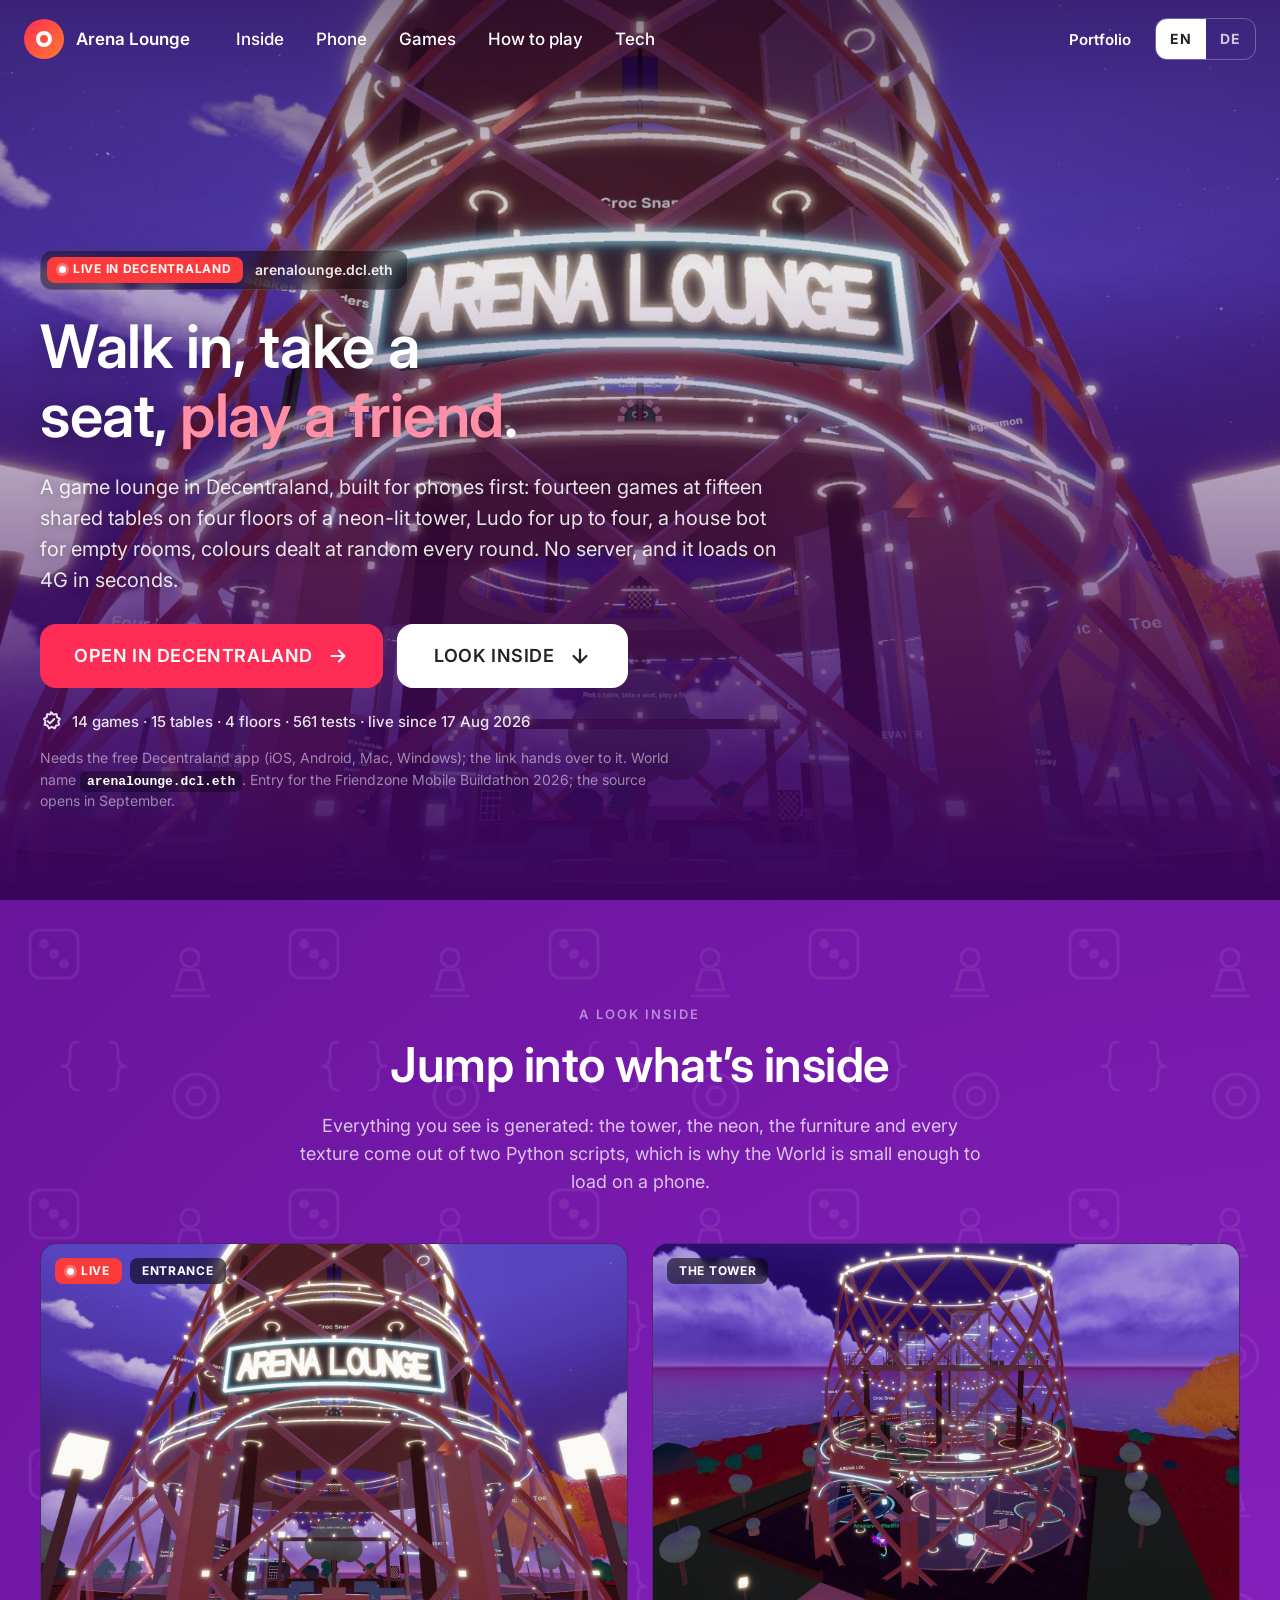
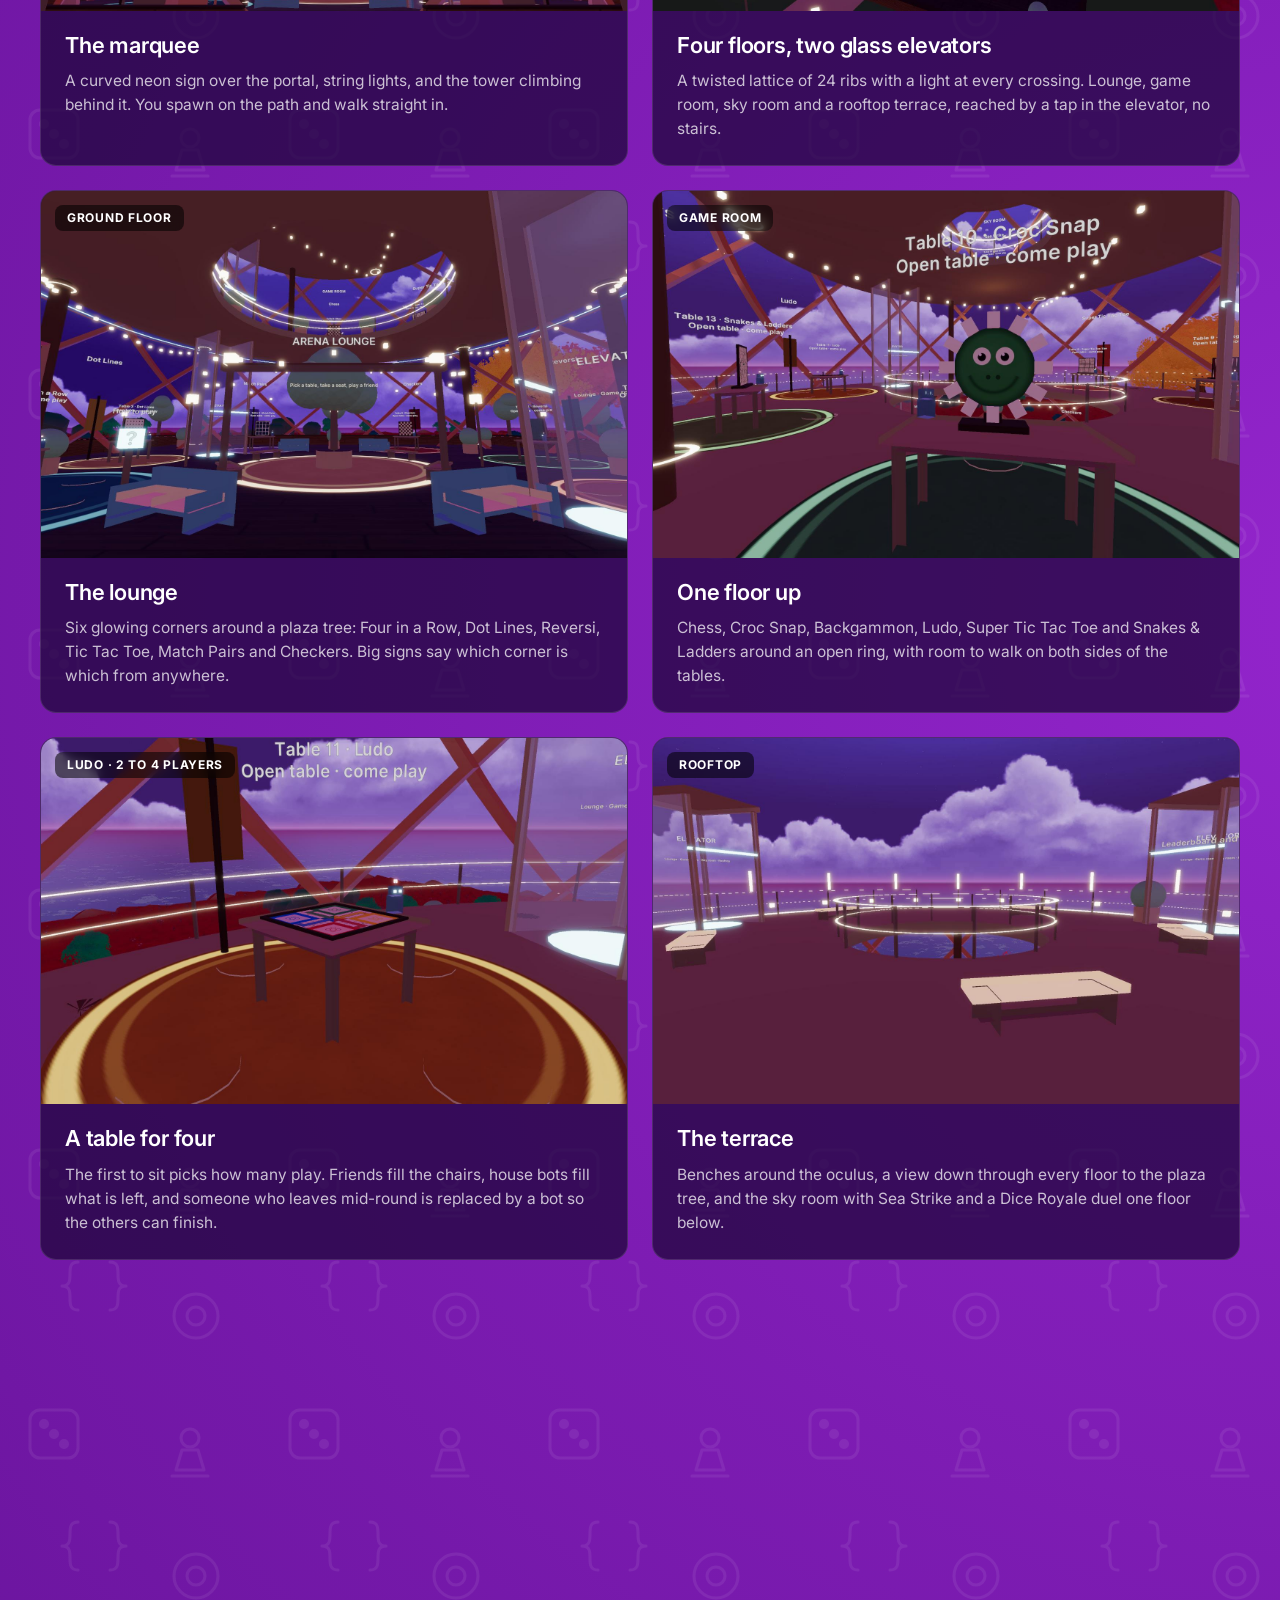
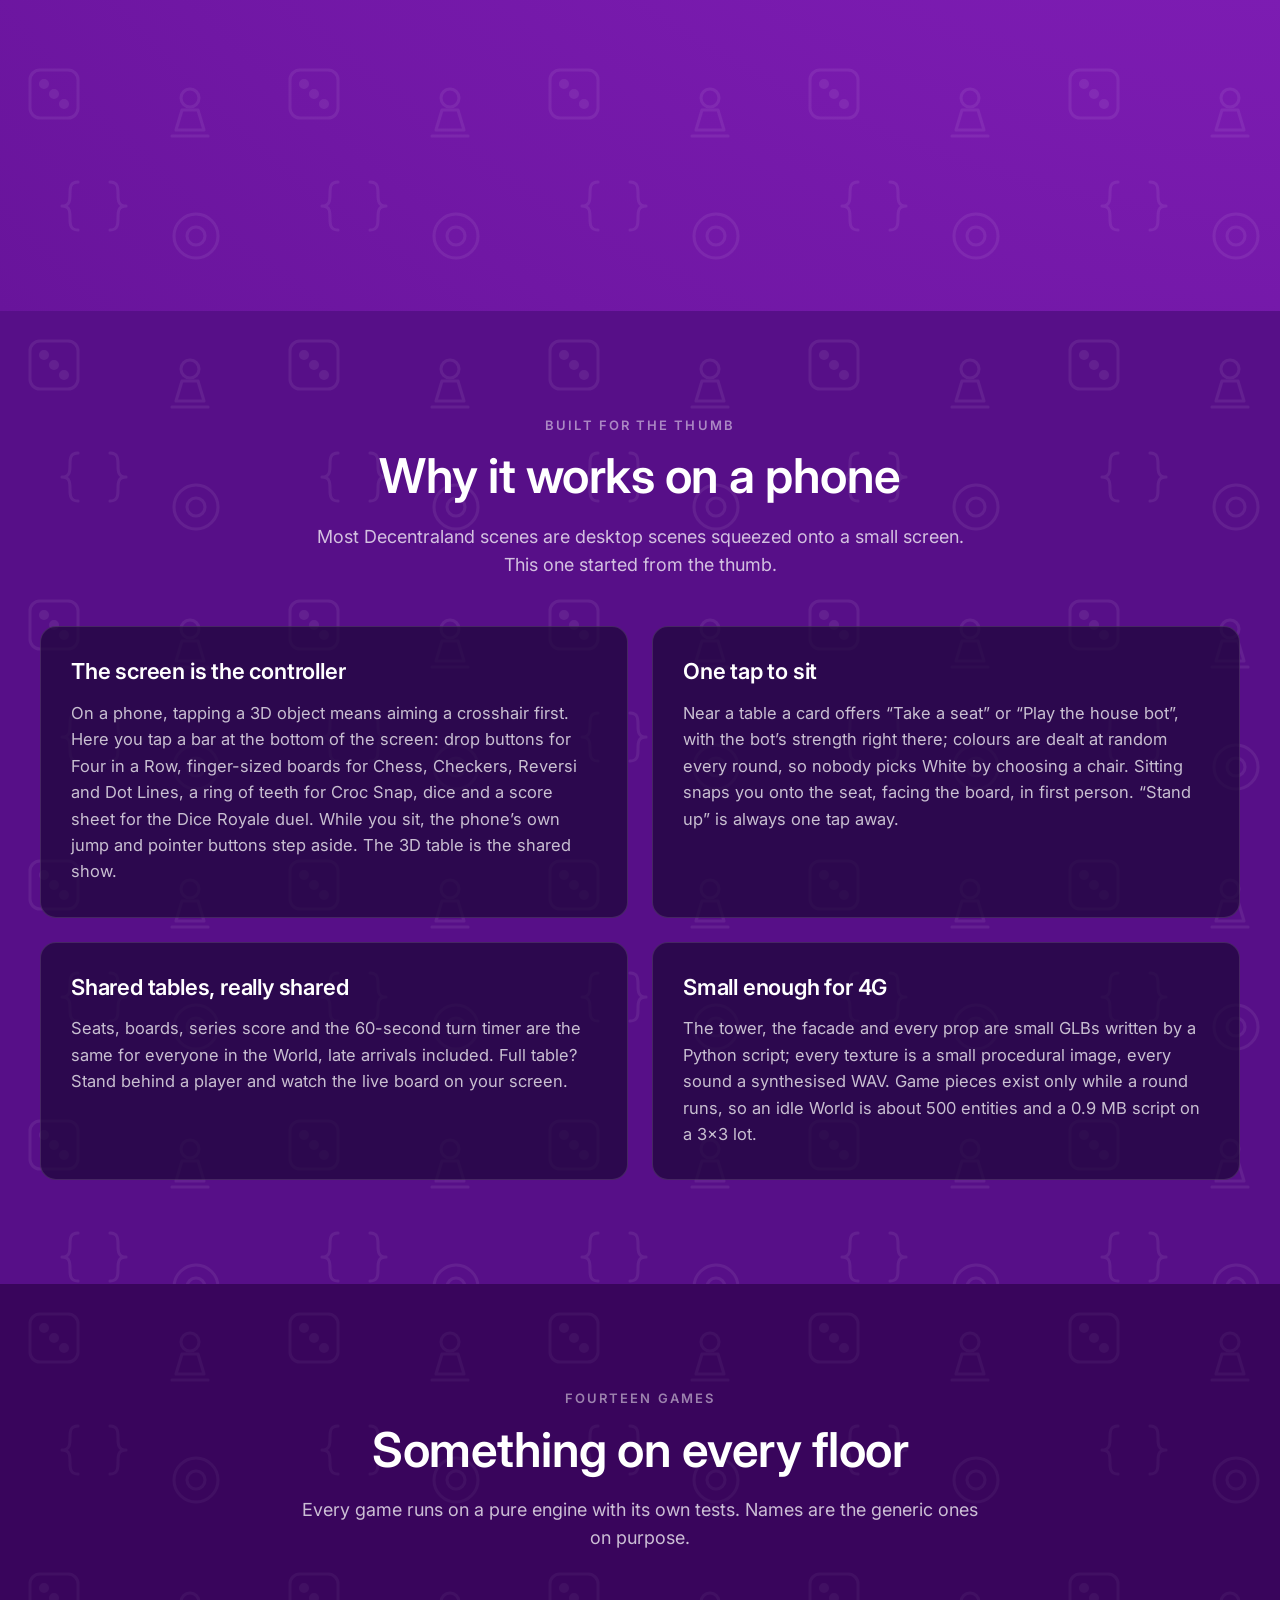
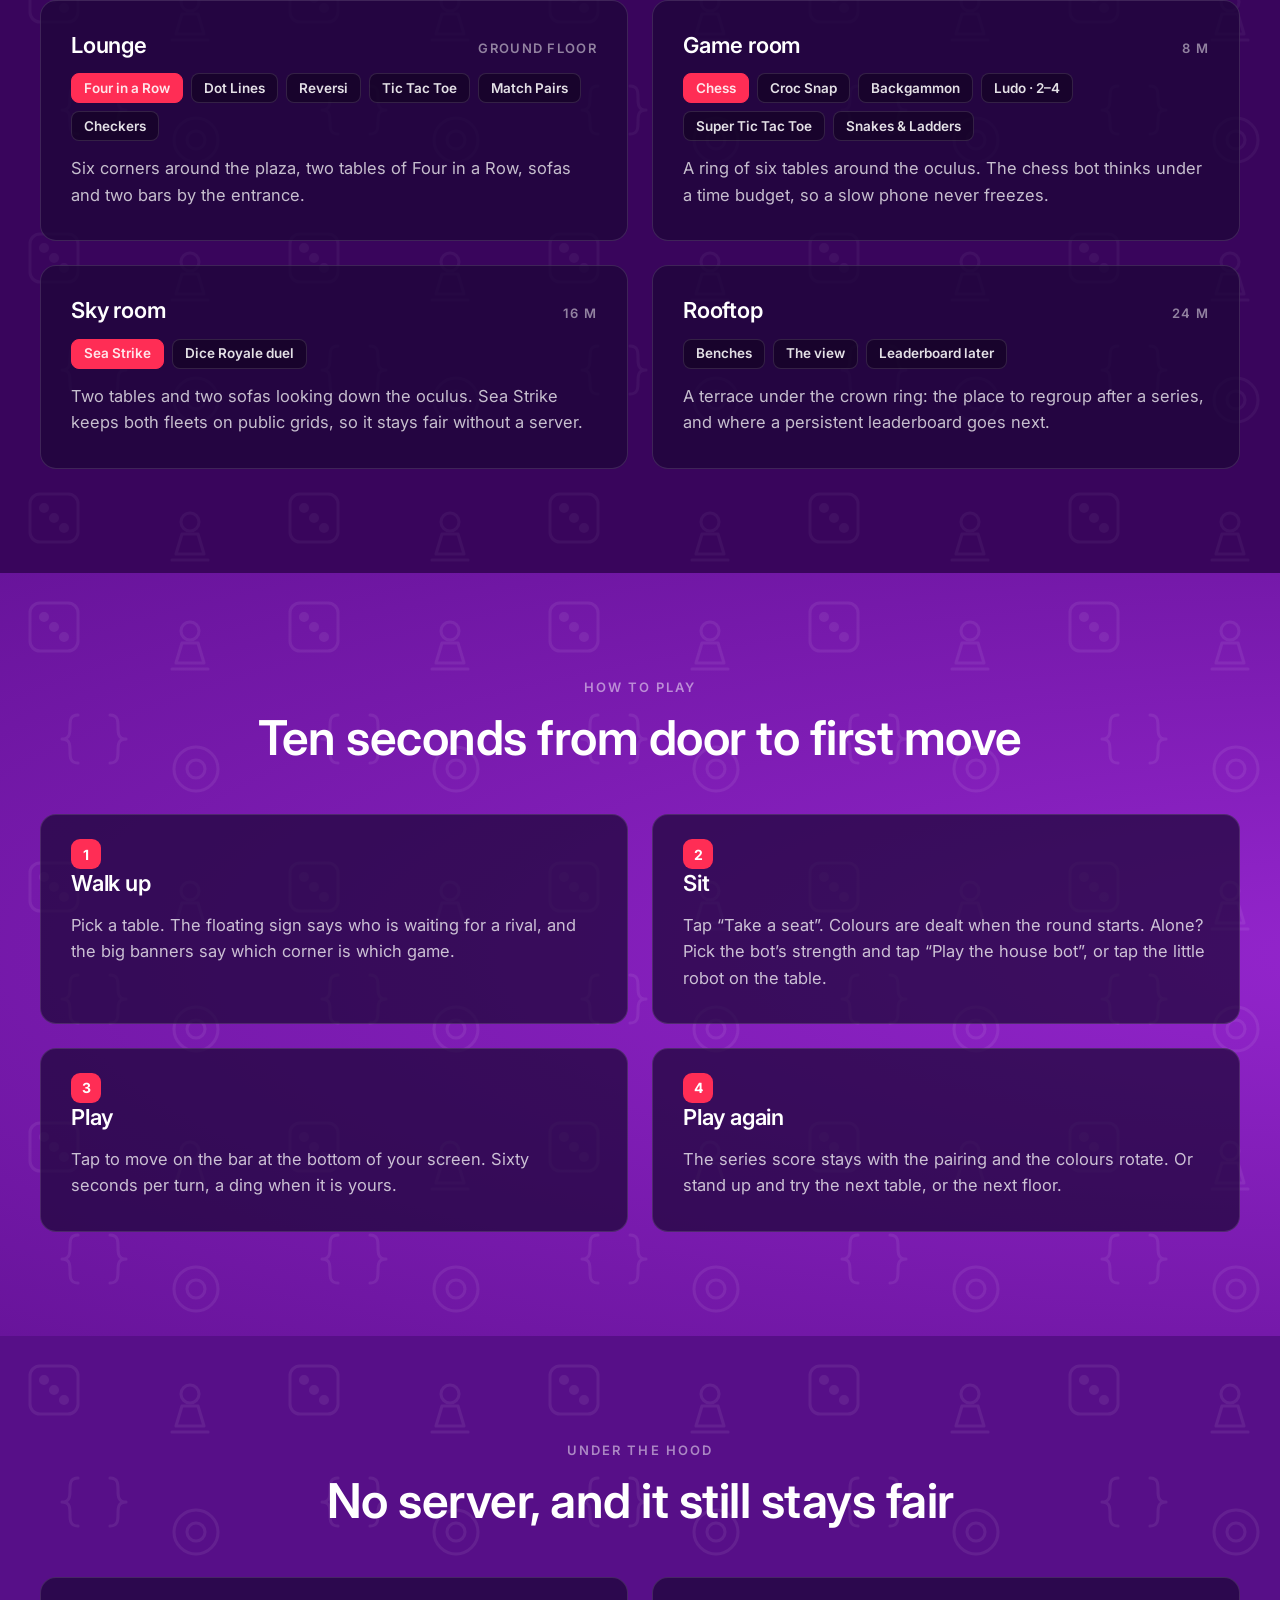
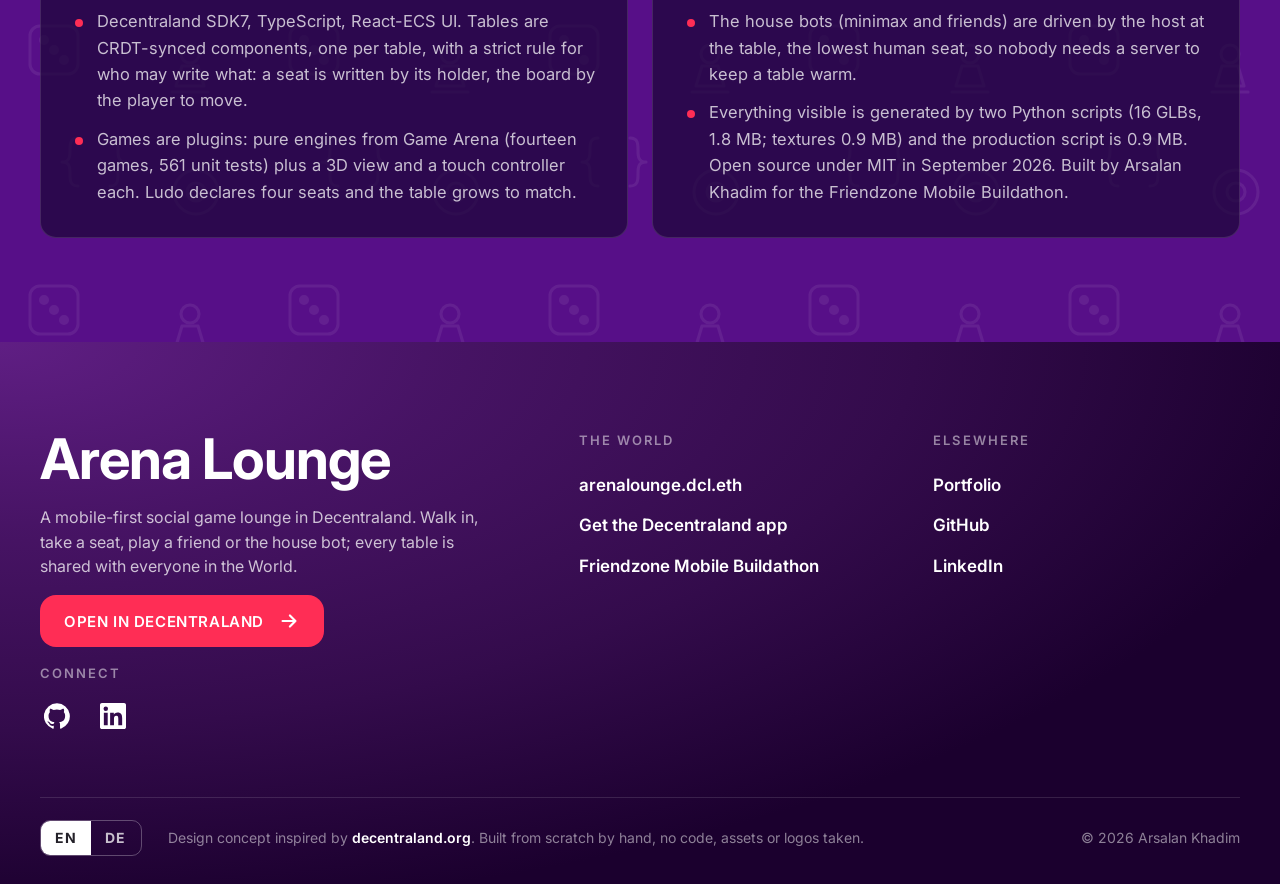
==== commit c62a9c2b: "Arena Lounge page in the decentraland.org design language Full-bleed marquee hero with a LIVE pill, " ====
--- a/arena-lounge/index.html
+++ b/arena-lounge/index.html
@@ -1,46 +1,44 @@
 <!doctype html>
-<html lang="en">
+<html lang="en" class="en">
 <head>
 <meta charset="utf-8">
-<meta name="viewport" content="width=device-width, initial-scale=1">
+<meta name="viewport" content="width=device-width, initial-scale=1, viewport-fit=cover">
 <title>Arena Lounge</title>
-<meta name="description" content="A game lounge for Decentraland, built for phones: fourteen games at shared tables on four floors of a twisted, lit tower, a house bot, no downloads.">
+<meta name="description" content="A game lounge in Decentraland, built for phones: fourteen games at fifteen shared tables on four floors of a neon-lit tower, Ludo for up to four, a house bot, no server. Live at arenalounge.dcl.eth.">
 <meta property="og:title" content="Arena Lounge">
-<meta property="og:description" content="Walk in, take a seat, play a friend. A mobile-first social game lounge for Decentraland.">
-<meta property="og:image" content="screenshots/entrance.jpg">
-<link rel="icon" href="data:image/svg+xml,%3Csvg xmlns='http://www.w3.org/2000/svg' viewBox='0 0 64 64'%3E%3Crect width='64' height='64' rx='14' fill='%231f4e5f'/%3E%3Ccircle cx='32' cy='32' r='16' fill='%23f5c518'/%3E%3C/svg%3E">
+<meta property="og:description" content="Walk in, take a seat, play a friend. A mobile-first social game lounge in Decentraland, live at arenalounge.dcl.eth.">
+<meta property="og:image" content="https://arsalanrc.github.io/arena-lounge/screenshots/entrance.jpg">
+<meta name="theme-color" content="#39055c">
+<link rel="icon" href="data:image/svg+xml,%3Csvg xmlns='http://www.w3.org/2000/svg' viewBox='0 0 64 64'%3E%3Crect width='64' height='64' rx='16' fill='%23ff2d55'/%3E%3Ccircle cx='32' cy='32' r='15' fill='none' stroke='%23fff' stroke-width='6'/%3E%3C/svg%3E">
+<link rel="preconnect" href="https://fonts.googleapis.com">
+<link rel="preconnect" href="https://fonts.gstatic.com" crossorigin>
+<link href="https://fonts.googleapis.com/css2?family=Inter:wght@400;500;600;700&display=swap" rel="stylesheet">
 <style>
+  /* Design language borrowed from decentraland.org (read off the live site on
+     17 Aug 2026): Inter, white type on a purple world, #ff2d55 pill buttons,
+     16px corners, image-led cards two to a row, faint watermark, dark footer
+     with a big wordmark. Credited at the bottom of the page. */
   :root {
-    --parquet: #2b2320;
-    --parquet-2: #3a2e28;
-    --walnut: #5a3e2b;
-    --teal: #1f4e5f;
-    --teal-2: #173b48;
-    --cream: #f2e8d5;
-    --muted: #c9bfb2;
-    --yellow: #f5c518;
-    --red: #e2453d;
-    --sky: #7fd0e0;
-    --max: 1120px;
-    --display: "Rockwell", "Roboto Slab", "Georgia", "Times New Roman", serif;
-    --body: "Avenir Next", "Segoe UI", "Helvetica Neue", Helvetica, Arial, sans-serif;
+    --red: #ff2d55; --red-2: #ff4a6d; --live: #fb3b3b; --ink: #242129;
+    --p1: #570f88; --p2: #68149b; --p3: #9425cd; --deep: #39055c; --night: #1b002e;
+    --card: rgba(29, 6, 56, .72); --card-2: rgba(29, 6, 56, .88);
+    --line: rgba(255,255,255,.12); --line-2: rgba(255,255,255,.28);
+    --muted: rgba(255,255,255,.74); --faint: rgba(255,255,255,.5);
+    --max: 1200px; --r: 16px;
+    --font: "Inter", "Helvetica Neue", Helvetica, Arial, sans-serif;
+    /* watermark tile: a die, a pawn, braces and a chip, drawn for this page */
+    --tile: url("data:image/svg+xml,%3Csvg xmlns='http://www.w3.org/2000/svg' width='260' height='260' viewBox='0 0 260 260'%3E%3Cg fill='none' stroke='%23fff' stroke-width='3' stroke-linecap='round' stroke-linejoin='round' opacity='.07'%3E%3Crect x='30' y='30' width='48' height='48' rx='10'/%3E%3Ccircle cx='44' cy='44' r='3.5' fill='%23fff'/%3E%3Ccircle cx='54' cy='54' r='3.5' fill='%23fff'/%3E%3Ccircle cx='64' cy='64' r='3.5' fill='%23fff'/%3E%3Ccircle cx='190' cy='58' r='9'/%3E%3Cpath d='M182 70h16l6 20h-28zM172 96h36'/%3E%3Cpath d='M78 190c-8 0-8-6-8-12s0-12-8-12c8 0 8-6 8-12s0-12 8-12M110 190c8 0 8-6 8-12s0-12 8-12c-8 0-8-6-8-12s0-12-8-12'/%3E%3Ccircle cx='196' cy='196' r='22'/%3E%3Ccircle cx='196' cy='196' r='9'/%3E%3C/g%3E%3C/svg%3E");
   }
-  * { box-sizing: border-box; }
-  html { scroll-behavior: smooth; }
-  body {
-    margin: 0;
-    background: var(--parquet);
-    color: var(--cream);
-    font-family: var(--body);
-    font-size: 17px;
-    line-height: 1.55;
-    background-image:
-      linear-gradient(90deg, rgba(0,0,0,.18) 1px, transparent 1px),
-      linear-gradient(0deg, rgba(255,255,255,.025) 1px, transparent 1px);
-    background-size: 220px 100%, 100% 46px;
-  }
-  a { color: var(--sky); }
-  a:focus-visible, button:focus-visible { outline: 3px solid var(--yellow); outline-offset: 3px; }
+  *, *::before, *::after { box-sizing: border-box; }
+  html { scroll-behavior: smooth; -webkit-text-size-adjust: 100%; }
+  body { margin: 0; background: var(--deep); color: #fff; font-family: var(--font); font-size: 18px; line-height: 1.55; -webkit-font-smoothing: antialiased; }
+  img { display: block; max-width: 100%; }
+  a { color: inherit; text-decoration: none; }
+  button { font: inherit; color: inherit; cursor: pointer; }
+  h1, h2, h3, p, ul { margin: 0; }
+  :focus-visible { outline: 3px solid #fff; outline-offset: 3px; border-radius: 6px; }
+
+  /* two languages, both written natively; the switch shows one */
   [data-lang] { display: none; }
   html.en [data-lang="en"], html.de [data-lang="de"] { display: inline; }
   html.en p[data-lang="en"], html.de p[data-lang="de"],
@@ -50,203 +48,397 @@
   html.en h3[data-lang="en"], html.de h3[data-lang="de"],
   html.en div[data-lang="en"], html.de div[data-lang="de"] { display: block; }
 
-  header {
-    max-width: var(--max); margin: 0 auto; padding: 22px 24px 0;
-    display: flex; align-items: center; justify-content: space-between; gap: 16px;
-  }
-  .brand { display: flex; align-items: center; gap: 12px; font-family: var(--display); font-size: 20px; letter-spacing: .02em; }
-  .brand .chip { width: 30px; height: 30px; border-radius: 50%; background: radial-gradient(circle at 35% 30%, #ffe680, var(--yellow) 55%, #b8890a); box-shadow: inset 0 -3px 6px rgba(0,0,0,.25); }
-  .lang { display: inline-flex; border: 1px solid rgba(242,232,213,.25); border-radius: 999px; overflow: hidden; }
-  .lang button {
-    background: transparent; color: var(--muted); border: 0; padding: 8px 14px; font: inherit; font-size: 15px; cursor: pointer;
-  }
-  .lang button[aria-pressed="true"] { background: var(--cream); color: var(--parquet); font-weight: 600; }
-
-  .hero {
-    max-width: var(--max); margin: 0 auto; padding: 48px 24px 24px;
-    display: grid; grid-template-columns: 1.1fr .9fr; gap: 40px; align-items: center;
-  }
-  .kicker { color: var(--yellow); font-size: 14px; letter-spacing: .14em; text-transform: uppercase; margin: 0 0 14px; }
-  h1 { font-family: var(--display); font-weight: 700; font-size: clamp(40px, 6vw, 68px); line-height: 1.02; margin: 0 0 18px; letter-spacing: -.01em; }
-  h1 em { font-style: normal; color: var(--yellow); }
-  .lede { font-size: 20px; color: var(--muted); max-width: 34ch; margin: 0 0 26px; }
-  .actions { display: flex; flex-wrap: wrap; gap: 12px; }
-  .btn {
-    display: inline-flex; align-items: center; gap: 10px; padding: 14px 20px; border-radius: 12px; text-decoration: none; font-weight: 600;
-    background: var(--teal); color: var(--cream); border: 1px solid rgba(255,255,255,.08); transition: transform .15s ease, background .15s ease;
-  }
-  .btn:hover { transform: translateY(-1px); background: #256f80; }
-  .btn.alt { background: transparent; border-color: rgba(242,232,213,.3); }
-  .btn.alt:hover { background: rgba(255,255,255,.06); }
-  .note { font-size: 14px; color: var(--muted); margin-top: 14px; }
-
-  /* the see-through Four in a Row frame */
-  .board { position: relative; width: 100%; aspect-ratio: 7 / 6.2; max-width: 460px; margin-inline: auto; padding: 4.5%; border-radius: 10px;
-    background: linear-gradient(180deg, #2f6f86, var(--teal) 55%, var(--teal-2)); box-shadow: 0 30px 60px rgba(0,0,0,.45), inset 0 0 0 6px var(--teal-2);
-  }
-  .board::after { content: ""; position: absolute; left: 10%; right: 10%; bottom: -12px; height: 12px; border-radius: 0 0 6px 6px; background: var(--teal-2); }
-  .grid { display: grid; grid-template-columns: repeat(7, 1fr); grid-template-rows: repeat(6, 1fr); gap: 4%; height: 100%; }
-  .cell { position: relative; border-radius: 50%; background: var(--parquet); box-shadow: inset 0 3px 8px rgba(0,0,0,.6), inset 0 -2px 4px rgba(255,255,255,.08); overflow: hidden; }
-  .cell i { position: absolute; inset: 6%; border-radius: 50%; transform: translateY(-900%); opacity: 0; }
-  .cell i.y { background: radial-gradient(circle at 35% 30%, #ffe680, var(--yellow) 55%, #b8890a); }
-  .cell i.r { background: radial-gradient(circle at 35% 30%, #ff8a7a, var(--red) 55%, #961f1a); }
-  .cell i.on { animation: drop .55s cubic-bezier(.3,.9,.4,1.25) forwards; }
-  @keyframes drop { 0% { transform: translateY(-900%); opacity: 1; } 70% { transform: translateY(6%); opacity: 1; } 100% { transform: translateY(0); opacity: 1; } }
-  .board .win { animation: glow 1.4s ease-in-out infinite alternate; }
-  @keyframes glow { from { box-shadow: 0 0 0 0 rgba(255,255,255,0); } to { box-shadow: 0 0 0 4px rgba(255,255,255,.55); } }
-
-  section { max-width: var(--max); margin: 0 auto; padding: 44px 24px; }
-  h2 { font-family: var(--display); font-size: clamp(26px, 3.4vw, 36px); margin: 0 0 8px; }
-  .sub { color: var(--muted); margin: 0 0 26px; max-width: 60ch; }
-  .cards { display: grid; grid-template-columns: repeat(2, minmax(0, 1fr)); gap: 18px; }
-  .card { background: linear-gradient(180deg, rgba(255,255,255,.05), rgba(255,255,255,.02)); border: 1px solid rgba(242,232,213,.12); border-radius: 16px; padding: 22px 22px 20px; }
-  .card h3 { margin: 0 0 8px; font-family: var(--display); font-size: 21px; display: flex; align-items: center; gap: 10px; }
-  .card h3::before { content: ""; width: 12px; height: 12px; border-radius: 50%; background: var(--yellow); flex: none; }
-  .card:nth-child(2n) h3::before { background: var(--red); }
-  .card p { margin: 0; color: var(--muted); }
-  .shots { display: grid; grid-template-columns: repeat(2, minmax(0, 1fr)); gap: 16px; }
-  .shots figure { margin: 0; border-radius: 14px; overflow: hidden; border: 1px solid rgba(242,232,213,.12); background: #000; }
-  .shots img { display: block; width: 100%; height: auto; }
-  .shots figcaption { padding: 10px 14px; font-size: 14px; color: var(--muted); }
-  .steps { display: grid; grid-template-columns: repeat(4, minmax(0, 1fr)); gap: 14px; counter-reset: step; }
-  .step { position: relative; padding: 18px 18px 18px 18px; border-radius: 14px; background: rgba(31,78,95,.35); border: 1px solid rgba(127,208,224,.2); }
-  .step h3 { margin: 0 0 6px; font-family: var(--display); font-size: 18px; }
-  .step p { margin: 0; color: var(--muted); font-size: 15px; }
-  .step::before { counter-increment: step; content: counter(step); position: absolute; top: -12px; left: 16px; width: 26px; height: 26px; border-radius: 50%; background: var(--yellow); color: var(--parquet); font-weight: 700; display: grid; place-items: center; font-size: 14px; }
-  .tech { display: grid; grid-template-columns: repeat(2, minmax(0, 1fr)); gap: 18px 40px; }
-  .tech ul { margin: 0; padding-left: 18px; color: var(--muted); }
-  .tech li { margin: 6px 0; }
-  footer { max-width: var(--max); margin: 0 auto; padding: 30px 24px 60px; color: var(--muted); font-size: 15px; display: flex; flex-wrap: wrap; gap: 14px 24px; align-items: center; justify-content: space-between; border-top: 1px solid rgba(242,232,213,.12); }
-  footer nav { display: flex; gap: 18px; flex-wrap: wrap; }
-  .reveal { opacity: 0; transform: translateY(14px); transition: opacity .6s ease, transform .6s ease; }
+  .wrap { width: min(var(--max), 100% - 48px); margin-inline: auto; }
+  h1 { font-size: clamp(38px, 6vw, 60px); line-height: 1.15; font-weight: 600; letter-spacing: -.5px; max-width: 16ch; text-wrap: balance; }
+  h1 em { font-style: normal; color: #ff8fa6; }
+  h2 { font-size: clamp(32px, 4.4vw, 48px); line-height: 1.2; font-weight: 600; letter-spacing: -.5px; text-align: center; text-wrap: balance; }
+  h3 { font-size: 22px; line-height: 1.3; font-weight: 600; letter-spacing: -.2px; }
+  .eyebrow { font-size: 13px; font-weight: 600; letter-spacing: .16em; text-transform: uppercase; color: var(--faint); }
+  .sub { max-width: 62ch; margin: 18px auto 0; text-align: center; color: var(--muted); }
+  .body { color: var(--muted); font-size: 16.5px; line-height: 1.6; }
+
+  .btn { display: inline-flex; align-items: center; justify-content: center; gap: 14px; height: 64px; padding: 0 34px; border-radius: var(--r); font-size: 18px; font-weight: 600; letter-spacing: .6px; text-transform: uppercase; white-space: nowrap; transition: transform .18s ease, background-color .18s ease; }
+  .btn svg { width: 22px; height: 22px; fill: none; stroke: currentColor; stroke-width: 2.4; stroke-linecap: round; stroke-linejoin: round; }
+  .btn:hover { transform: translateY(-1px); }
+  .btn-primary { background: var(--red); color: #fff; }
+  .btn-primary:hover { background: var(--red-2); }
+  .btn-light { background: #fff; color: var(--ink); border: 3px solid #fff; }
+  .btn-light:hover { background: #f4f0fa; border-color: #f4f0fa; }
+  .btn-sm { height: 52px; padding: 0 24px; font-size: 15px; }
+  @media (max-width: 640px) { .btn { height: 56px; padding: 0 22px; font-size: 15px; gap: 10px; } }
+
+  .pill { display: inline-flex; align-items: center; gap: 7px; height: 26px; padding: 0 12px; border-radius: 8px; font-size: 12px; font-weight: 700; letter-spacing: .06em; text-transform: uppercase; color: #fff; white-space: nowrap; }
+  .pill-live { background: var(--live); }
+  .pill-live i { width: 7px; height: 7px; border-radius: 50%; background: #fff; box-shadow: 0 0 0 3px rgba(255,255,255,.28); }
+  .pill-dark { background: rgba(0,0,0,.55); backdrop-filter: blur(6px); -webkit-backdrop-filter: blur(6px); }
+  .chips { display: flex; flex-wrap: wrap; gap: 8px; }
+  .chip { display: inline-flex; align-items: center; height: 30px; padding: 0 12px; border-radius: 8px; background: rgba(0,0,0,.32); border: 1px solid var(--line); font-size: 13.5px; font-weight: 600; color: rgba(255,255,255,.88); white-space: nowrap; }
+  .chip.on { background: var(--red); border-color: var(--red); }
+
+  /* header: transparent over the hero, solid once scrolled */
+  .nav { position: fixed; inset: 0 0 auto 0; z-index: 20; padding: 16px 0; transition: background-color .25s ease, padding .25s ease, box-shadow .25s ease; }
+  .nav.is-scrolled { padding: 10px 0; background: rgba(27,0,46,.86); backdrop-filter: blur(14px); -webkit-backdrop-filter: blur(14px); box-shadow: 0 1px 0 var(--line); }
+  .nav-in { width: min(1320px, 100% - 48px); margin-inline: auto; display: flex; align-items: center; gap: 24px; }
+  .brand { display: inline-flex; align-items: center; gap: 12px; font-weight: 600; font-size: 17px; }
+  .brand-mark { width: 40px; height: 40px; border-radius: 50%; background: linear-gradient(135deg, var(--red), #ff7a2f); display: grid; place-items: center; }
+  .brand-mark i { width: 16px; height: 16px; border-radius: 50%; border: 4px solid #fff; }
+  .nav-links { display: flex; gap: 4px; margin-left: 8px; }
+  .nav-links a { padding: 10px 14px; border-radius: 10px; font-size: 17px; font-weight: 500; transition: background-color .18s ease; }
+  .nav-links a:hover { background: rgba(255,255,255,.12); }
+  .nav-actions { margin-left: auto; display: flex; align-items: center; gap: 10px; }
+  .lang { display: inline-flex; border: 1.5px solid var(--line-2); border-radius: 12px; overflow: hidden; }
+  .lang button { height: 40px; padding: 0 14px; border: 0; background: transparent; font-size: 14px; font-weight: 700; letter-spacing: .08em; color: rgba(255,255,255,.75); }
+  .lang button[aria-pressed="true"] { background: #fff; color: var(--ink); }
+  .nav-actions .link { padding: 10px 14px; border-radius: 10px; font-size: 15px; font-weight: 600; }
+  .nav-actions .link:hover { background: rgba(255,255,255,.12); }
+  @media (max-width: 860px) { .nav-links, .nav-actions .link { display: none; } .brand span { display: none; } }
+  @media (max-width: 640px) { .nav-in { width: calc(100% - 32px); } }
+
+  /* hero: the marquee, full bleed */
+  .hero { position: relative; min-height: 100svh; display: flex; align-items: flex-end; overflow: hidden; background: var(--deep); }
+  .hero-media { position: absolute; inset: 0; }
+  .hero-media img { width: 100%; height: 100%; object-fit: cover; object-position: 50% 38%; }
+  .hero-veil { position: absolute; inset: 0; background: linear-gradient(180deg, rgba(27,0,46,.5) 0%, rgba(27,0,46,.08) 30%, rgba(57,5,92,.6) 70%, var(--deep) 100%); }
+  .hero-in { position: relative; padding: 150px 0 88px; display: flex; flex-direction: column; align-items: flex-start; gap: 22px; }
+  .live { display: inline-flex; align-items: center; gap: 12px; padding: 6px 14px 6px 6px; border-radius: 12px; background: rgba(0,0,0,.42); border: 1px solid var(--line); backdrop-filter: blur(8px); -webkit-backdrop-filter: blur(8px); transition: background-color .18s ease; }
+  .live:hover { background: rgba(0,0,0,.6); }
+  .live-name { font-size: 14px; font-weight: 600; color: rgba(255,255,255,.9); }
+  .hero .lede { max-width: 58ch; font-size: clamp(17px, 1.6vw, 20px); color: rgba(255,255,255,.88); text-shadow: 0 1px 12px rgba(0,0,0,.35); }
+  .hero h1 { text-shadow: 0 2px 24px rgba(0,0,0,.35); }
+  .actions { display: flex; flex-wrap: wrap; gap: 14px; margin-top: 6px; }
+  .trust { display: inline-flex; align-items: center; gap: 10px; font-size: 15px; font-weight: 500; color: rgba(255,255,255,.88); }
+  .trust svg { width: 22px; height: 22px; fill: none; stroke: currentColor; stroke-width: 2.2; stroke-linecap: round; stroke-linejoin: round; }
+  .hero-note { font-size: 14px; color: var(--faint); margin-top: -8px; max-width: 70ch; }
+  .hero-note code { font: 600 13px/1 ui-monospace, Menlo, monospace; background: rgba(0,0,0,.35); padding: 3px 7px; border-radius: 6px; color: #fff; }
+  @media (max-width: 640px) { .hero-in { padding: 120px 0 56px; gap: 18px; } .actions .btn { width: 100%; } .live { flex-wrap: wrap; max-width: 100%; row-gap: 6px; } .live-name { font-size: 13px; } }
+
+  /* bands */
+  .band { position: relative; padding: 104px 0; }
+  .band::before { content: ""; position: absolute; inset: 0; background-image: var(--tile); background-size: 260px 260px; pointer-events: none; }
+  .band > .wrap { position: relative; }
+  .band-a { background: radial-gradient(at 110% 50%, var(--p3) 0%, var(--p2) 100%); }
+  .band-b { background: var(--p1); }
+  .band-c { background: var(--deep); }
+  .band-c::before { opacity: .6; }
+  .band .eyebrow { display: block; text-align: center; }
+  .band h2 { margin-top: 12px; }
+  @media (max-width: 640px) { .band { padding: 72px 0; } }
+
+  .grid2 { display: grid; grid-template-columns: repeat(2, minmax(0, 1fr)); gap: 24px; margin-top: 48px; }
+  @media (max-width: 860px) { .grid2 { grid-template-columns: 1fr; gap: 18px; } }
+
+  /* picture cards */
+  .card { position: relative; display: flex; flex-direction: column; border-radius: var(--r); background: var(--card); border: 1px solid var(--line); overflow: hidden; transition: transform .25s ease, border-color .25s ease, box-shadow .25s ease; }
+  .card:hover { transform: translateY(-4px); border-color: var(--line-2); box-shadow: 0 24px 60px rgba(0,0,0,.35); }
+  .card-media { position: relative; aspect-ratio: 16 / 10; overflow: hidden; background: rgba(0,0,0,.35); }
+  .card-media img { width: 100%; height: 100%; object-fit: cover; transition: transform .6s ease; }
+  .card:hover .card-media img { transform: scale(1.04); }
+  .pills { position: absolute; top: 14px; left: 14px; display: flex; gap: 8px; }
+  .card-body { display: flex; flex-direction: column; gap: 10px; padding: 20px 24px 24px; }
+  .card-body p { color: var(--muted); font-size: 15.5px; line-height: 1.55; }
+
+  /* text panels */
+  .panel { padding: 30px 30px 32px; border-radius: var(--r); background: var(--card); border: 1px solid var(--line); display: flex; flex-direction: column; gap: 14px; }
+  .panel h3 { text-wrap: balance; }
+  @media (max-width: 640px) { .panel { padding: 24px 20px 26px; } }
+
+  /* the four floors */
+  .floor .eyebrow { text-align: left; }
+  .floor-head { display: flex; align-items: baseline; justify-content: space-between; gap: 12px; }
+  .floor-head > span { font-size: 13px; font-weight: 600; letter-spacing: .1em; text-transform: uppercase; color: var(--faint); }
+
+  /* steps: a real sequence, so the numbers mean something */
+  .steps { counter-reset: step; }
+  .step { position: relative; padding-top: 34px; }
+  .step::before { counter-increment: step; content: counter(step); position: absolute; top: 24px; left: 30px; width: 30px; height: 30px; border-radius: 9px; background: var(--red); color: #fff; font-weight: 700; font-size: 14px; display: grid; place-items: center; }
+  .step h3 { margin-top: 20px; }
+  @media (max-width: 640px) { .step::before { left: 20px; } }
+
+  /* tech */
+  .tech ul { list-style: none; display: flex; flex-direction: column; gap: 12px; }
+  .tech li { position: relative; padding-left: 26px; color: var(--muted); font-size: 16.5px; line-height: 1.6; }
+  .tech li::before { content: ""; position: absolute; left: 4px; top: 11px; width: 8px; height: 8px; border-radius: 50%; background: var(--red); }
+
+  /* footer */
+  .foot { background: radial-gradient(at 0% 0%, rgba(121,47,158,.6) 0%, rgba(74,23,102,.8) 25%, rgba(51,12,74,.9) 50%, var(--night) 75%); padding: 88px 0 0; }
+  .foot-grid { display: grid; grid-template-columns: 1.6fr 1fr 1fr; gap: 48px; padding-bottom: 64px; }
+  .wordmark { font-size: clamp(36px, 4.6vw, 56px); font-weight: 700; letter-spacing: -1px; line-height: 1.05; }
+  .foot-brand { display: flex; flex-direction: column; align-items: flex-start; gap: 16px; }
+  .foot-note { max-width: 44ch; color: var(--muted); font-size: 16px; }
+  .social { display: flex; gap: 22px; }
+  .social a { display: grid; place-items: center; width: 34px; height: 34px; }
+  .social svg { width: 26px; height: 26px; fill: #fff; transition: opacity .18s ease; }
+  .social a:hover svg { opacity: .7; }
+  .foot-col { display: flex; flex-direction: column; gap: 14px; }
+  .foot-col .eyebrow { margin-bottom: 8px; }
+  .foot-col a { font-size: 17px; font-weight: 600; transition: opacity .18s ease; }
+  .foot-col a:hover { opacity: .72; }
+  .foot-bar { display: flex; flex-wrap: wrap; align-items: center; gap: 12px 26px; padding: 22px 0 28px; border-top: 1px solid var(--line); font-size: 14px; color: var(--faint); }
+  .foot-bar .lang { border-radius: 10px; }
+  .foot-bar .lang button { height: 34px; }
+  .foot-bar a { color: #fff; font-weight: 600; }
+  .foot-bar a:hover { text-decoration: underline; }
+  .foot-bar > span:last-child { margin-left: auto; }
+  @media (max-width: 860px) { .foot-grid { grid-template-columns: 1fr 1fr; } .foot-brand { grid-column: 1 / -1; } }
+  @media (max-width: 640px) { .foot { padding-top: 64px; } .foot-grid { grid-template-columns: 1fr; gap: 36px; } .foot-bar > span:last-child { margin-left: 0; } }
+
+  .reveal { opacity: 0; transform: translateY(18px); transition: opacity .6s ease, transform .6s ease; }
   .reveal.in { opacity: 1; transform: none; }
-  @media (max-width: 860px) {
-    .hero { grid-template-columns: 1fr; padding-top: 28px; }
-    .board { max-width: 380px; }
-    .cards, .tech, .shots { grid-template-columns: 1fr; }
-    .steps { grid-template-columns: repeat(2, minmax(0, 1fr)); }
-  }
-  @media (max-width: 480px) { .steps { grid-template-columns: 1fr; } header { padding-top: 16px; } }
   @media (prefers-reduced-motion: reduce) {
-    .cell i { transform: none; opacity: 1; animation: none !important; }
-    .board .win { animation: none; box-shadow: 0 0 0 4px rgba(255,255,255,.55); }
+    html { scroll-behavior: auto; }
     .reveal { opacity: 1; transform: none; transition: none; }
-    html { scroll-behavior: auto; }
+    .btn, .card, .card-media img, .nav { transition: none; }
   }
 </style>
 </head>
 <body>
-<header>
-  <div class="brand"><span class="chip" aria-hidden="true"></span> Arena Lounge</div>
-  <div class="lang" role="group" aria-label="Language">
-    <button type="button" data-set="en" aria-pressed="true">EN</button>
-    <button type="button" data-set="de" aria-pressed="false">DE</button>
+
+<header class="nav" id="nav">
+  <div class="nav-in">
+    <a class="brand" href="#top"><span class="brand-mark" aria-hidden="true"><i></i></span><span>Arena Lounge</span></a>
+    <nav class="nav-links" aria-label="Sections">
+      <a href="#inside"><span data-lang="en">Inside</span><span data-lang="de">Drinnen</span></a>
+      <a href="#phone"><span data-lang="en">Phone</span><span data-lang="de">Handy</span></a>
+      <a href="#games"><span data-lang="en">Games</span><span data-lang="de">Spiele</span></a>
+      <a href="#how"><span data-lang="en">How to play</span><span data-lang="de">So geht’s</span></a>
+      <a href="#tech"><span data-lang="en">Tech</span><span data-lang="de">Technik</span></a>
+    </nav>
+    <div class="nav-actions">
+      <a class="link" href="https://arsalanrc.github.io"><span data-lang="en">Portfolio</span><span data-lang="de">Portfolio</span></a>
+      <div class="lang" role="group" aria-label="Language">
+        <button type="button" data-set="en" aria-pressed="true">EN</button>
+        <button type="button" data-set="de" aria-pressed="false">DE</button>
+      </div>
+    </div>
   </div>
 </header>
 
-<main>
-  <div class="hero">
-    <div>
-      <p class="kicker"><span data-lang="en">Decentraland · built for phones</span><span data-lang="de">Decentraland · gebaut fürs Handy</span></p>
+<main id="top">
+
+  <section class="hero">
+    <div class="hero-media" aria-hidden="true"><img src="screenshots/entrance.jpg" alt="" width="1600" height="1000" fetchpriority="high"></div>
+    <div class="hero-veil" aria-hidden="true"></div>
+    <div class="hero-in wrap">
+      <a class="live" href="https://decentraland.org/jump/?realm=arenalounge.dcl.eth" target="_blank" rel="noopener">
+        <span class="pill pill-live"><i></i><span data-lang="en">Live in Decentraland</span><span data-lang="de">Live in Decentraland</span></span>
+        <span class="live-name">arenalounge.dcl.eth</span>
+      </a>
       <h1 data-lang="en">Walk in, take a seat, <em>play a friend</em>.</h1>
       <h1 data-lang="de">Reinkommen, hinsetzen, <em>eine Runde spielen</em>.</h1>
-      <p class="lede" data-lang="en">A game lounge in Decentraland inside a twisted tower, lit for the evening. Fifteen shared tables on four floors, fourteen games from Four in a Row to Chess and Backgammon, a house bot for when the room is empty, colours dealt at random every round. Everything runs on a phone and loads in seconds.</p>
-      <p class="lede" data-lang="de">Eine Spiel-Lounge in Decentraland in einem verdrehten, abends beleuchteten Turm. Fünfzehn gemeinsame Tische auf vier Etagen, vierzehn Spiele von Vier in einer Reihe bis Schach und Backgammon, ein Bot fürs Warmhalten, wenn gerade niemand da ist, die Farben werden jede Runde ausgelost. Läuft auf dem Handy und lädt in Sekunden.</p>
+      <p class="lede" data-lang="en">A game lounge in Decentraland, built for phones first: fourteen games at fifteen shared tables on four floors of a neon-lit tower, Ludo for up to four, a house bot for empty rooms, colours dealt at random every round. No server, and it loads on 4G in seconds.</p>
+      <p class="lede" data-lang="de">Eine Spiel-Lounge in Decentraland, zuerst fürs Handy gedacht: vierzehn Spiele an fünfzehn gemeinsamen Tischen auf vier Etagen eines neonbeleuchteten Turms, Ludo für bis zu vier, ein Bot für leere Räume, die Farben jede Runde neu ausgelost. Kein Server, und über 4G in Sekunden geladen.</p>
       <div class="actions">
-        <a class="btn" id="play" href="https://decentraland.org/jump/?realm=arenalounge.dcl.eth" target="_blank" rel="noopener"><span data-lang="en">Open in Decentraland</span><span data-lang="de">In Decentraland öffnen</span></a>
-        <span class="btn alt" aria-disabled="true"><span data-lang="en">Source opens Sept 2026</span><span data-lang="de">Code ab Sept. 2026</span></span>
-      </div>
-      <p class="note"><span data-lang="en">Live since 17 Aug 2026. Needs the Decentraland app (iOS, Android, Mac, Windows); the link hands over to it. World name: <code>arenalounge.dcl.eth</code>. Entry for the Friendzone Mobile Buildathon 2026.</span><span data-lang="de">Live seit 17. Aug. 2026. Braucht die Decentraland-App (iOS, Android, Mac, Windows); der Link übergibt an die App. World-Name: <code>arenalounge.dcl.eth</code>. Beitrag zum Friendzone Mobile Buildathon 2026.</span></p>
-    </div>
-    <div class="board" aria-hidden="true">
-      <div class="grid" id="grid"></div>
+        <a class="btn btn-primary" href="https://decentraland.org/jump/?realm=arenalounge.dcl.eth" target="_blank" rel="noopener">
+          <span data-lang="en">Open in Decentraland</span><span data-lang="de">In Decentraland öffnen</span>
+          <svg viewBox="0 0 24 24" aria-hidden="true"><path d="M5 12h14M13 6l6 6-6 6"/></svg>
+        </a>
+        <a class="btn btn-light" href="#inside">
+          <span data-lang="en">Look inside</span><span data-lang="de">Reinschauen</span>
+          <svg viewBox="0 0 24 24" aria-hidden="true"><path d="M12 5v14M5 12l7 7 7-7"/></svg>
+        </a>
+      </div>
+      <p class="trust">
+        <svg viewBox="0 0 24 24" aria-hidden="true"><path d="M12 2.5 14.6 5l3.4-.5.6 3.4 3 1.7-1.7 3 .9 3.4-3.3 1.1L16 20l-3.1-1.6L9.8 20l-1.5-3-3.3-1L6 12.6l-1.7-3 3-1.7L7.9 4.5 11.3 5z"/><path d="m8.5 12.2 2.4 2.4 4.6-4.8"/></svg>
+        <span data-lang="en">14 games · 15 tables · 4 floors · 561 tests · live since 17 Aug 2026</span>
+        <span data-lang="de">14 Spiele · 15 Tische · 4 Etagen · 561 Tests · live seit 17. Aug. 2026</span>
+      </p>
+      <p class="hero-note">
+        <span data-lang="en">Needs the free Decentraland app (iOS, Android, Mac, Windows); the link hands over to it. World name <code>arenalounge.dcl.eth</code>. Entry for the Friendzone Mobile Buildathon 2026; the source opens in September.</span>
+        <span data-lang="de">Braucht die kostenlose Decentraland-App (iOS, Android, Mac, Windows); der Link übergibt an die App. World-Name <code>arenalounge.dcl.eth</code>. Beitrag zum Friendzone Mobile Buildathon 2026; der Code wird im September offen.</span>
+      </p>
+    </div>
+  </section>
+
+  <section id="inside" class="band band-a">
+    <div class="wrap">
+      <span class="eyebrow reveal"><span data-lang="en">A look inside</span><span data-lang="de">Ein Blick hinein</span></span>
+      <h2 class="reveal" data-lang="en">Jump into what’s inside</h2>
+      <h2 class="reveal" data-lang="de">Ein Rundgang durch den Turm</h2>
+      <p class="sub reveal" data-lang="en">Everything you see is generated: the tower, the neon, the furniture and every texture come out of two Python scripts, which is why the World is small enough to load on a phone.</p>
+      <p class="sub reveal" data-lang="de">Alles hier ist generiert: Turm, Neon, Möbel und jede Textur kommen aus zwei Python-Skripten. Deshalb ist die World klein genug fürs Handy.</p>
+      <div class="grid2">
+        <article class="card reveal">
+          <div class="card-media"><img src="screenshots/entrance.jpg" alt="The entrance at night: a curved neon marquee reading ARENA LOUNGE over the arched portal, string lights and the tower above" loading="lazy" width="1600" height="1000"><div class="pills"><span class="pill pill-live"><i></i>LIVE</span><span class="pill pill-dark"><span data-lang="en">Entrance</span><span data-lang="de">Eingang</span></span></div></div>
+          <div class="card-body"><h3 data-lang="en">The marquee</h3><h3 data-lang="de">Die Neonreklame</h3><p data-lang="en">A curved neon sign over the portal, string lights, and the tower climbing behind it. You spawn on the path and walk straight in.</p><p data-lang="de">Ein gebogenes Neonschild über dem Portal, Lichterketten, dahinter steigt der Turm auf. Du startest auf dem Weg und gehst direkt hinein.</p></div>
+        </article>
+        <article class="card reveal">
+          <div class="card-media"><img src="screenshots/tower-overview.jpg" alt="The tower at night: a woven lattice with beacon lights, glowing rims and rug rings, four floors" loading="lazy" width="1600" height="1000"><div class="pills"><span class="pill pill-dark"><span data-lang="en">The tower</span><span data-lang="de">Der Turm</span></span></div></div>
+          <div class="card-body"><h3 data-lang="en">Four floors, two glass elevators</h3><h3 data-lang="de">Vier Etagen, zwei Glasaufzüge</h3><p data-lang="en">A twisted lattice of 24 ribs with a light at every crossing. Lounge, game room, sky room and a rooftop terrace, reached by a tap in the elevator, no stairs.</p><p data-lang="de">Ein verdrehtes Gitter aus 24 Rippen mit einem Licht an jeder Kreuzung. Lounge, Spielzimmer, Himmelszimmer und Dachterrasse, per Tipp im Aufzug erreichbar, keine Treppe.</p></div>
+        </article>
+        <article class="card reveal">
+          <div class="card-media"><img src="screenshots/lounge.jpg" alt="Arrival at night: string lights, the plaza tree, the corners and the game room above" loading="lazy" width="1600" height="1000"><div class="pills"><span class="pill pill-dark"><span data-lang="en">Ground floor</span><span data-lang="de">Erdgeschoss</span></span></div></div>
+          <div class="card-body"><h3 data-lang="en">The lounge</h3><h3 data-lang="de">Die Lounge</h3><p data-lang="en">Six glowing corners around a plaza tree: Four in a Row, Dot Lines, Reversi, Tic Tac Toe, Match Pairs and Checkers. Big signs say which corner is which from anywhere.</p><p data-lang="de">Sechs leuchtende Ecken um einen Baum auf dem Platz: Vier in einer Reihe, Käsekästchen, Reversi, Tic Tac Toe, Memory und Dame. Große Schilder zeigen von überall, welche Ecke was ist.</p></div>
+        </article>
+        <article class="card reveal">
+          <div class="card-media"><img src="screenshots/game-room.jpg" alt="The game room at night: a ring of tables with glowing rugs, the Croc Snap table in front, walkways on both sides" loading="lazy" width="1600" height="1000"><div class="pills"><span class="pill pill-dark"><span data-lang="en">Game room</span><span data-lang="de">Spielzimmer</span></span></div></div>
+          <div class="card-body"><h3 data-lang="en">One floor up</h3><h3 data-lang="de">Eine Etage höher</h3><p data-lang="en">Chess, Croc Snap, Backgammon, Ludo, Super Tic Tac Toe and Snakes &amp; Ladders around an open ring, with room to walk on both sides of the tables.</p><p data-lang="de">Schach, Croc Snap, Backgammon, Ludo, Super Tic Tac Toe und Schlangen und Leitern rund um einen offenen Ring, mit Platz zum Gehen auf beiden Seiten der Tische.</p></div>
+        </article>
+        <article class="card reveal">
+          <div class="card-media"><img src="screenshots/ludo-table.jpg" alt="The Ludo table: a square four-seat table with the board lying flat, seat pads on all four sides" loading="lazy" width="1600" height="1000"><div class="pills"><span class="pill pill-dark"><span data-lang="en">Ludo · 2 to 4 players</span><span data-lang="de">Ludo · 2 bis 4 Spieler</span></span></div></div>
+          <div class="card-body"><h3 data-lang="en">A table for four</h3><h3 data-lang="de">Ein Tisch für vier</h3><p data-lang="en">The first to sit picks how many play. Friends fill the chairs, house bots fill what is left, and someone who leaves mid-round is replaced by a bot so the others can finish.</p><p data-lang="de">Wer zuerst sitzt, wählt die Spielerzahl. Freunde füllen die Stühle, Bots den Rest, und wer mitten in der Runde geht, wird durch einen Bot ersetzt, damit die anderen zu Ende spielen.</p></div>
+        </article>
+        <article class="card reveal">
+          <div class="card-media"><img src="screenshots/rooftop-night.jpg" alt="The rooftop terrace at night: benches around the glowing oculus ring, light posts, both elevator shafts" loading="lazy" width="1600" height="1000"><div class="pills"><span class="pill pill-dark"><span data-lang="en">Rooftop</span><span data-lang="de">Dach</span></span></div></div>
+          <div class="card-body"><h3 data-lang="en">The terrace</h3><h3 data-lang="de">Die Terrasse</h3><p data-lang="en">Benches around the oculus, a view down through every floor to the plaza tree, and the sky room with Sea Strike and a Dice Royale duel one floor below.</p><p data-lang="de">Bänke rund um den Oculus, der Blick durch alle Etagen bis zum Baum auf dem Platz, und eine Etage tiefer das Himmelszimmer mit Sea Strike und einem Dice-Royale-Duell.</p></div>
+        </article>
+        <article class="card reveal">
+          <div class="card-media"><img src="screenshots/connect-four.jpg" alt="Seated at Four in a Row in first person, controller docked to the right" loading="lazy" width="1400" height="875"><div class="pills"><span class="pill pill-dark"><span data-lang="en">At the table</span><span data-lang="de">Am Tisch</span></span></div></div>
+          <div class="card-body"><h3 data-lang="en">Seated at Four in a Row</h3><h3 data-lang="de">Am Vier-in-einer-Reihe-Tisch</h3><p data-lang="en">The frame is see-through like the real toy, the drop buttons sit on your screen, and everyone in the World sees the same discs fall.</p><p data-lang="de">Der Rahmen ist durchsichtig wie beim echten Spiel, die Wurf-Buttons liegen auf deinem Bildschirm, und alle in der World sehen dieselben Steine fallen.</p></div>
+        </article>
+        <article class="card reveal">
+          <div class="card-media"><img src="screenshots/how-to-play.jpg" alt="How to play panel with the language picker" loading="lazy" width="1400" height="875"><div class="pills"><span class="pill pill-dark"><span data-lang="en">19 languages</span><span data-lang="de">19 Sprachen</span></span></div></div>
+          <div class="card-body"><h3 data-lang="en">How to play, in your language</h3><h3 data-lang="de">Spielregeln in deiner Sprache</h3><p data-lang="en">Rules for every game in 19 languages from the info kiosk or the “?” button, and the lounge itself speaks English, German, Spanish, Portuguese and French.</p><p data-lang="de">Regeln für jedes Spiel in 19 Sprachen am Infoständer oder über den „?“-Button, und die Lounge selbst spricht Englisch, Deutsch, Spanisch, Portugiesisch und Französisch.</p></div>
+        </article>
+      </div>
+    </div>
+  </section>
+
+  <section id="phone" class="band band-b">
+    <div class="wrap">
+      <span class="eyebrow reveal"><span data-lang="en">Built for the thumb</span><span data-lang="de">Für den Daumen gebaut</span></span>
+      <h2 class="reveal" data-lang="en">Why it works on a phone</h2>
+      <h2 class="reveal" data-lang="de">Warum es auf dem Handy funktioniert</h2>
+      <p class="sub reveal" data-lang="en">Most Decentraland scenes are desktop scenes squeezed onto a small screen. This one started from the thumb.</p>
+      <p class="sub reveal" data-lang="de">Die meisten Decentraland-Szenen sind Desktop-Szenen auf kleinem Bildschirm. Diese hier fängt beim Daumen an.</p>
+      <div class="grid2">
+        <article class="panel reveal">
+          <h3><span data-lang="en">The screen is the controller</span><span data-lang="de">Der Bildschirm ist der Controller</span></h3>
+          <p class="body" data-lang="en">On a phone, tapping a 3D object means aiming a crosshair first. Here you tap a bar at the bottom of the screen: drop buttons for Four in a Row, finger-sized boards for Chess, Checkers, Reversi and Dot Lines, a ring of teeth for Croc Snap, dice and a score sheet for the Dice Royale duel. While you sit, the phone’s own jump and pointer buttons step aside. The 3D table is the shared show.</p>
+          <p class="body" data-lang="de">Auf dem Handy heißt „3D-Objekt antippen“ erst mal zielen. Hier tippst du auf eine Leiste am unteren Rand: Wurf-Buttons bei Vier in einer Reihe, fingergroße Bretter bei Schach, Dame, Reversi und Käsekästchen, ein Zahnkranz bei Croc Snap, Würfel und Zettel beim Dice-Royale-Duell. Solange du sitzt, treten die Sprung- und Zeigetasten des Handys beiseite. Der 3D-Tisch ist die gemeinsame Bühne.</p>
+        </article>
+        <article class="panel reveal">
+          <h3><span data-lang="en">One tap to sit</span><span data-lang="de">Ein Tipp zum Hinsetzen</span></h3>
+          <p class="body" data-lang="en">Near a table a card offers “Take a seat” or “Play the house bot”, with the bot’s strength right there; colours are dealt at random every round, so nobody picks White by choosing a chair. Sitting snaps you onto the seat, facing the board, in first person. “Stand up” is always one tap away.</p>
+          <p class="body" data-lang="de">In Tischnähe bietet eine Karte „Platz nehmen“ oder „Gegen den Bot spielen“ an, die Bot-Stärke gleich daneben; die Farben werden jede Runde ausgelost, niemand sichert sich Weiß über den Stuhl. Beim Hinsetzen stellst du dich automatisch an den Platz, Blick aufs Brett, in der Ego-Perspektive. „Aufstehen“ ist immer einen Tipp entfernt.</p>
+        </article>
+        <article class="panel reveal">
+          <h3><span data-lang="en">Shared tables, really shared</span><span data-lang="de">Gemeinsame Tische, wirklich gemeinsam</span></h3>
+          <p class="body" data-lang="en">Seats, boards, series score and the 60-second turn timer are the same for everyone in the World, late arrivals included. Full table? Stand behind a player and watch the live board on your screen.</p>
+          <p class="body" data-lang="de">Plätze, Bretter, Serienstand und die 60-Sekunden-Zuguhr sind für alle in der World gleich, auch für Nachzügler. Tisch voll? Stell dich hinter einen Spieler und schau auf deinem Bildschirm live zu.</p>
+        </article>
+        <article class="panel reveal">
+          <h3><span data-lang="en">Small enough for 4G</span><span data-lang="de">Klein genug für 4G</span></h3>
+          <p class="body" data-lang="en">The tower, the facade and every prop are small GLBs written by a Python script; every texture is a small procedural image, every sound a synthesised WAV. Game pieces exist only while a round runs, so an idle World is about 500 entities and a 0.9 MB script on a 3x3 lot.</p>
+          <p class="body" data-lang="de">Turm, Fassade und alle Möbel sind kleine GLBs aus einem Python-Skript; jede Textur ein kleines, generiertes Bild, jeder Ton eine synthetisierte WAV. Spielsteine existieren nur, solange eine Runde läuft: eine leere World hat rund 500 Entities und ein 0,9-MB-Skript auf 3x3 Parzellen.</p>
+        </article>
+      </div>
+    </div>
+  </section>
+
+  <section id="games" class="band band-c">
+    <div class="wrap">
+      <span class="eyebrow reveal"><span data-lang="en">Fourteen games</span><span data-lang="de">Vierzehn Spiele</span></span>
+      <h2 class="reveal" data-lang="en">Something on every floor</h2>
+      <h2 class="reveal" data-lang="de">Auf jeder Etage etwas</h2>
+      <p class="sub reveal" data-lang="en">Every game runs on a pure engine with its own tests. Names are the generic ones on purpose.</p>
+      <p class="sub reveal" data-lang="de">Jedes Spiel läuft auf einer puren Engine mit eigenen Tests. Die Namen sind absichtlich die generischen.</p>
+      <div class="grid2">
+        <article class="panel floor reveal">
+          <div class="floor-head"><h3><span data-lang="en">Lounge</span><span data-lang="de">Lounge</span></h3><span data-lang="en">Ground floor</span><span data-lang="de">Erdgeschoss</span></div>
+          <div class="chips"><span class="chip on"><span data-lang="en">Four in a Row</span><span data-lang="de">Vier in einer Reihe</span></span><span class="chip"><span data-lang="en">Dot Lines</span><span data-lang="de">Käsekästchen</span></span><span class="chip">Reversi</span><span class="chip">Tic Tac Toe</span><span class="chip"><span data-lang="en">Match Pairs</span><span data-lang="de">Memory</span></span><span class="chip"><span data-lang="en">Checkers</span><span data-lang="de">Dame</span></span></div>
+          <p class="body" data-lang="en">Six corners around the plaza, two tables of Four in a Row, sofas and two bars by the entrance.</p>
+          <p class="body" data-lang="de">Sechs Ecken um den Platz, zwei Tische Vier in einer Reihe, Sofas und zwei Bars am Eingang.</p>
+        </article>
+        <article class="panel floor reveal">
+          <div class="floor-head"><h3><span data-lang="en">Game room</span><span data-lang="de">Spielzimmer</span></h3><span>8 m</span></div>
+          <div class="chips"><span class="chip on"><span data-lang="en">Chess</span><span data-lang="de">Schach</span></span><span class="chip">Croc Snap</span><span class="chip">Backgammon</span><span class="chip">Ludo · 2–4</span><span class="chip">Super Tic Tac Toe</span><span class="chip"><span data-lang="en">Snakes &amp; Ladders</span><span data-lang="de">Schlangen und Leitern</span></span></div>
+          <p class="body" data-lang="en">A ring of six tables around the oculus. The chess bot thinks under a time budget, so a slow phone never freezes.</p>
+          <p class="body" data-lang="de">Ein Ring aus sechs Tischen um den Oculus. Der Schach-Bot rechnet mit Zeitbudget, damit ein langsames Handy nie einfriert.</p>
+        </article>
+        <article class="panel floor reveal">
+          <div class="floor-head"><h3><span data-lang="en">Sky room</span><span data-lang="de">Himmelszimmer</span></h3><span>16 m</span></div>
+          <div class="chips"><span class="chip on">Sea Strike</span><span class="chip"><span data-lang="en">Dice Royale duel</span><span data-lang="de">Dice-Royale-Duell</span></span></div>
+          <p class="body" data-lang="en">Two tables and two sofas looking down the oculus. Sea Strike keeps both fleets on public grids, so it stays fair without a server.</p>
+          <p class="body" data-lang="de">Zwei Tische und zwei Sofas mit Blick in den Oculus. Sea Strike zeigt beide Flotten auf öffentlichen Rastern, damit es ohne Server fair bleibt.</p>
+        </article>
+        <article class="panel floor reveal">
+          <div class="floor-head"><h3><span data-lang="en">Rooftop</span><span data-lang="de">Dach</span></h3><span>24 m</span></div>
+          <div class="chips"><span class="chip"><span data-lang="en">Benches</span><span data-lang="de">Bänke</span></span><span class="chip"><span data-lang="en">The view</span><span data-lang="de">Die Aussicht</span></span><span class="chip"><span data-lang="en">Leaderboard later</span><span data-lang="de">Bestenliste später</span></span></div>
+          <p class="body" data-lang="en">A terrace under the crown ring: the place to regroup after a series, and where a persistent leaderboard goes next.</p>
+          <p class="body" data-lang="de">Eine Terrasse unter dem Kronenring: der Treffpunkt nach einer Serie, und der Platz für die dauerhafte Bestenliste als Nächstes.</p>
+        </article>
+      </div>
+    </div>
+  </section>
+
+  <section id="how" class="band band-a">
+    <div class="wrap">
+      <span class="eyebrow reveal"><span data-lang="en">How to play</span><span data-lang="de">So geht’s</span></span>
+      <h2 class="reveal" data-lang="en">Ten seconds from door to first move</h2>
+      <h2 class="reveal" data-lang="de">Zehn Sekunden von der Tür zum ersten Zug</h2>
+      <div class="grid2 steps">
+        <article class="panel step reveal"><h3><span data-lang="en">Walk up</span><span data-lang="de">Hingehen</span></h3><p class="body" data-lang="en">Pick a table. The floating sign says who is waiting for a rival, and the big banners say which corner is which game.</p><p class="body" data-lang="de">Tisch aussuchen. Das schwebende Schild sagt, wer auf einen Gegner wartet, die großen Banner, welche Ecke welches Spiel ist.</p></article>
+        <article class="panel step reveal"><h3><span data-lang="en">Sit</span><span data-lang="de">Hinsetzen</span></h3><p class="body" data-lang="en">Tap “Take a seat”. Colours are dealt when the round starts. Alone? Pick the bot’s strength and tap “Play the house bot”, or tap the little robot on the table.</p><p class="body" data-lang="de">„Platz nehmen“ antippen. Die Farben werden beim Start der Runde ausgelost. Allein? Bot-Stärke wählen und „Gegen den Bot spielen“ antippen, oder den kleinen Roboter auf dem Tisch.</p></article>
+        <article class="panel step reveal"><h3><span data-lang="en">Play</span><span data-lang="de">Spielen</span></h3><p class="body" data-lang="en">Tap to move on the bar at the bottom of your screen. Sixty seconds per turn, a ding when it is yours.</p><p class="body" data-lang="de">Zum Ziehen auf die Leiste unten am Bildschirm tippen. Sechzig Sekunden pro Zug, ein Ton, wenn du dran bist.</p></article>
+        <article class="panel step reveal"><h3><span data-lang="en">Play again</span><span data-lang="de">Noch mal</span></h3><p class="body" data-lang="en">The series score stays with the pairing and the colours rotate. Or stand up and try the next table, or the next floor.</p><p class="body" data-lang="de">Der Serienstand bleibt beim Paar, die Farben wechseln. Oder aufstehen und den nächsten Tisch probieren, oder die nächste Etage.</p></article>
+      </div>
+    </div>
+  </section>
+
+  <section id="tech" class="band band-b tech">
+    <div class="wrap">
+      <span class="eyebrow reveal"><span data-lang="en">Under the hood</span><span data-lang="de">Unter der Haube</span></span>
+      <h2 class="reveal" data-lang="en">No server, and it still stays fair</h2>
+      <h2 class="reveal" data-lang="de">Kein Server, und trotzdem fair</h2>
+      <div class="grid2">
+        <ul class="panel reveal">
+          <li data-lang="en">Decentraland SDK7, TypeScript, React-ECS UI. Tables are CRDT-synced components, one per table, with a strict rule for who may write what: a seat is written by its holder, the board by the player to move.</li>
+          <li data-lang="de">Decentraland SDK7, TypeScript, React-ECS-UI. Tische sind CRDT-synchronisierte Komponenten, eine pro Tisch, mit klarer Regel, wer was schreiben darf: den Platz sein Inhaber, das Brett, wer am Zug ist.</li>
+          <li data-lang="en">Games are plugins: pure engines from Game Arena (fourteen games, 561 unit tests) plus a 3D view and a touch controller each. Ludo declares four seats and the table grows to match.</li>
+          <li data-lang="de">Spiele sind Plugins: pure Engines aus Game Arena (vierzehn Spiele, 561 Unit-Tests) plus je eine 3D-Ansicht und einen Touch-Controller. Ludo meldet vier Plätze an, und der Tisch wächst mit.</li>
+        </ul>
+        <ul class="panel reveal">
+          <li data-lang="en">The house bots (minimax and friends) are driven by the host at the table, the lowest human seat, so nobody needs a server to keep a table warm.</li>
+          <li data-lang="de">Die Bots (Minimax und Verwandte) werden vom Gastgeber am Tisch angetrieben, dem niedrigsten menschlichen Platz. So braucht niemand einen Server, um einen Tisch warmzuhalten.</li>
+          <li data-lang="en">Everything visible is generated by two Python scripts (16 GLBs, 1.8 MB; textures 0.9 MB) and the production script is 0.9 MB. Open source under MIT in September 2026. Built by Arsalan Khadim for the Friendzone Mobile Buildathon.</li>
+          <li data-lang="de">Alles Sichtbare erzeugen zwei Python-Skripte (16 GLBs, 1,8 MB; Texturen 0,9 MB), das Produktionsskript hat 0,9 MB. Open Source unter MIT ab September 2026. Gebaut von Arsalan Khadim für den Friendzone Mobile Buildathon.</li>
+        </ul>
+      </div>
+    </div>
+  </section>
+
+</main>
+
+<footer class="foot">
+  <div class="wrap">
+    <div class="foot-grid">
+      <div class="foot-brand">
+        <p class="wordmark">Arena Lounge</p>
+        <p class="foot-note" data-lang="en">A mobile-first social game lounge in Decentraland. Walk in, take a seat, play a friend or the house bot; every table is shared with everyone in the World.</p>
+        <p class="foot-note" data-lang="de">Eine mobile Spiel-Lounge in Decentraland. Reinkommen, hinsetzen, gegen Freunde oder den Bot spielen; jeder Tisch wird mit allen in der World geteilt.</p>
+        <a class="btn btn-primary btn-sm" href="https://decentraland.org/jump/?realm=arenalounge.dcl.eth" target="_blank" rel="noopener"><span data-lang="en">Open in Decentraland</span><span data-lang="de">In Decentraland öffnen</span><svg viewBox="0 0 24 24" aria-hidden="true"><path d="M5 12h14M13 6l6 6-6 6"/></svg></a>
+        <span class="eyebrow"><span data-lang="en">Connect</span><span data-lang="de">Kontakt</span></span>
+        <div class="social">
+          <a href="https://github.com/ArsalanRC" aria-label="GitHub"><svg viewBox="0 0 24 24" aria-hidden="true"><path d="M12 .3a12 12 0 0 0-3.8 23.4c.6.1.8-.3.8-.6v-2c-3.3.7-4-1.6-4-1.6-.6-1.4-1.4-1.8-1.4-1.8-1-.7.1-.7.1-.7 1.2.1 1.8 1.2 1.8 1.2 1 1.8 2.8 1.3 3.5 1 .1-.8.4-1.3.7-1.6-2.7-.3-5.5-1.3-5.5-5.9 0-1.3.5-2.4 1.2-3.2 0-.4-.5-1.6.2-3.2 0 0 1-.3 3.3 1.2a11.5 11.5 0 0 1 6 0c2.3-1.5 3.3-1.2 3.3-1.2.7 1.6.2 2.8.1 3.2.8.8 1.2 1.9 1.2 3.2 0 4.6-2.8 5.6-5.5 5.9.4.4.8 1.1.8 2.2v3.3c0 .3.2.7.8.6A12 12 0 0 0 12 .3"/></svg></a>
+          <a href="https://www.linkedin.com/in/muhammad-arsalan-khadim-b87550259/" aria-label="LinkedIn"><svg viewBox="0 0 24 24" aria-hidden="true"><path d="M20.45 20.45h-3.56v-5.57c0-1.33-.02-3.04-1.85-3.04-1.85 0-2.14 1.45-2.14 2.94v5.67H9.35V9h3.41v1.56h.05c.48-.9 1.64-1.85 3.37-1.85 3.6 0 4.27 2.37 4.27 5.46v6.28zM5.34 7.43a2.07 2.07 0 1 1 0-4.14 2.07 2.07 0 0 1 0 4.14zm1.78 13.02H3.55V9h3.57v11.45zM22.22 0H1.77C.79 0 0 .77 0 1.72v20.56C0 23.23.79 24 1.77 24h20.45c.98 0 1.78-.77 1.78-1.72V1.72C24 .77 23.2 0 22.22 0z"/></svg></a>
+        </div>
+      </div>
+      <div class="foot-col">
+        <span class="eyebrow"><span data-lang="en">The World</span><span data-lang="de">Die World</span></span>
+        <a href="https://decentraland.org/jump/?realm=arenalounge.dcl.eth" target="_blank" rel="noopener">arenalounge.dcl.eth</a>
+        <a href="https://decentraland.org/download/" target="_blank" rel="noopener"><span data-lang="en">Get the Decentraland app</span><span data-lang="de">Decentraland-App holen</span></a>
+        <a href="https://dorahacks.io/hackathon/2353/detail" target="_blank" rel="noopener">Friendzone Mobile Buildathon</a>
+      </div>
+      <div class="foot-col">
+        <span class="eyebrow"><span data-lang="en">Elsewhere</span><span data-lang="de">Anderswo</span></span>
+        <a href="https://arsalanrc.github.io">Portfolio</a>
+        <a href="https://github.com/ArsalanRC" target="_blank" rel="noopener">GitHub</a>
+        <a href="https://www.linkedin.com/in/muhammad-arsalan-khadim-b87550259/" target="_blank" rel="noopener">LinkedIn</a>
+      </div>
+    </div>
+    <div class="foot-bar">
+      <div class="lang" role="group" aria-label="Language">
+        <button type="button" data-set="en" aria-pressed="true">EN</button>
+        <button type="button" data-set="de" aria-pressed="false">DE</button>
+      </div>
+      <span><span data-lang="en">Design concept inspired by <a href="https://decentraland.org/" target="_blank" rel="noopener">decentraland.org</a>. Built from scratch by hand, no code, assets or logos taken.</span><span data-lang="de">Gestaltungskonzept inspiriert von <a href="https://decentraland.org/" target="_blank" rel="noopener">decentraland.org</a>. Von Hand von Grund auf gebaut, kein Code, keine Assets und keine Logos übernommen.</span></span>
+      <span>© 2026 Arsalan Khadim</span>
     </div>
   </div>
-
-  <section class="reveal">
-    <h2 data-lang="en">Why it works on a phone</h2>
-    <h2 data-lang="de">Warum es auf dem Handy funktioniert</h2>
-    <p class="sub" data-lang="en">Most Decentraland scenes are desktop scenes squeezed onto a small screen. This one started from the thumb.</p>
-    <p class="sub" data-lang="de">Die meisten Decentraland-Szenen sind Desktop-Szenen auf kleinem Bildschirm. Diese hier fängt beim Daumen an.</p>
-    <div class="cards">
-      <article class="card">
-        <h3><span data-lang="en">The screen is the controller</span><span data-lang="de">Der Bildschirm ist der Controller</span></h3>
-        <p data-lang="en">On a phone, tapping a 3D object means aiming a crosshair first. Here you tap a bar at the bottom of the screen: seven drop buttons for Four in a Row, finger-sized boards for Chess, Checkers, Reversi and Dot Lines, a ring of teeth for Croc Snap, dice and a score sheet for the Dice Royale duel. The 3D table is the shared show.</p>
-        <p data-lang="de">Auf dem Handy heißt "3D-Objekt antippen" erst mal zielen. Hier tippst du auf eine Leiste am unteren Rand: sieben Wurf-Buttons bei Vier in einer Reihe, fingergroße Bretter bei Schach, Dame, Reversi und Käsekästchen, ein Zahnkranz bei Croc Snap, Würfel und Zettel beim Dice-Royale-Duell. Der 3D-Tisch ist die gemeinsame Bühne.</p>
-      </article>
-      <article class="card">
-        <h3><span data-lang="en">One tap to sit</span><span data-lang="de">Ein Tipp zum Hinsetzen</span></h3>
-        <p data-lang="en">Near a table a card offers "Take a seat" or "Play the house bot"; colours are dealt at random every round, so nobody picks White by choosing a chair. Sitting snaps you onto the seat, facing the board, in first person. "Stand up" is always one tap away. Step into a glass elevator and a panel takes you to the game room, the sky room or the rooftop, no stairs.</p>
-        <p data-lang="de">In Tischnähe bietet eine Karte "Platz nehmen" oder "Gegen den Bot spielen" an; die Farben werden jede Runde ausgelost, niemand sichert sich Weiß über den Stuhl. Beim Hinsetzen stellst du dich automatisch an den Platz, Blick aufs Brett, in der Ego-Perspektive. "Aufstehen" ist immer einen Tipp entfernt. Ein Schritt in den Glasaufzug, und ein Panel bringt dich ins Spielzimmer, ins Himmelszimmer oder aufs Dach, ganz ohne Treppe.</p>
-      </article>
-      <article class="card">
-        <h3><span data-lang="en">Shared tables, really shared</span><span data-lang="de">Gemeinsame Tische, wirklich gemeinsam</span></h3>
-        <p data-lang="en">Seats, boards, series score and the 60-second turn timer are the same for everyone in the World, late arrivals included. Full table? Stand behind a player and watch the live board on your screen.</p>
-        <p data-lang="de">Plätze, Bretter, Serienstand und die 60-Sekunden-Zuguhr sind für alle in der World gleich, auch für Nachzügler. Tisch voll? Stell dich hinter einen Spieler und schau auf deinem Bildschirm live zu.</p>
-      </article>
-      <article class="card">
-        <h3><span data-lang="en">Nothing to download</span><span data-lang="de">Nichts zum Herunterladen</span></h3>
-        <p data-lang="en">The tower, the facade and every prop are small GLBs written by a Python script; every texture is a small procedural image, every sound a synthesised WAV. Game pieces exist only while a round runs, so an idle World is about 500 entities on a 3x3 lot: it loads on 4G before you have found the joystick.</p>
-        <p data-lang="de">Turm, Fassade und alle Möbel sind kleine GLBs aus einem Python-Skript; jede Textur ein kleines, generiertes Bild, jeder Ton eine synthetisierte WAV. Spielsteine existieren nur, solange eine Runde läuft, eine leere World hat rund 500 Entities auf 3x3 Parzellen: lädt über 4G, bevor du den Joystick gefunden hast.</p>
-      </article>
-    </div>
-  </section>
-
-  <section class="reveal">
-    <h2 data-lang="en">A look inside</h2>
-    <h2 data-lang="de">Ein Blick hinein</h2>
-    <div class="shots">
-      <figure><img src="screenshots/entrance.jpg" alt="The entrance at night: a curved neon marquee reading ARENA LOUNGE over the arched portal, string lights and the tower above" loading="lazy"><figcaption><span data-lang="en">The entrance. A curved neon marquee over the portal, string lights, and the tower climbing behind it.</span><span data-lang="de">Der Eingang. Eine gebogene Neon-Reklame über dem Portal, Lichterketten, dahinter steigt der Turm auf.</span></figcaption></figure>
-      <figure><img src="screenshots/tower-overview.jpg" alt="The tower at night: a woven lattice with beacon lights, glowing rims and rug rings, four floors" loading="lazy"><figcaption><span data-lang="en">The tower at night: beacons on every rib crossing, glowing rims, four floors of games.</span><span data-lang="de">Der Turm bei Nacht: Lichter an jeder Kreuzung der Rippen, leuchtende Kanten, vier Etagen voller Spiele.</span></figcaption></figure>
-      <figure><img src="screenshots/lounge.jpg" alt="Arrival at night: string lights, the plaza tree, the corners and the game room above" loading="lazy"><figcaption><span data-lang="en">Arrival. String lights, the plaza tree, six glowing corners, and the game room overhead.</span><span data-lang="de">Ankunft. Lichterketten, der Baum auf dem Platz, sechs leuchtende Ecken und darüber das Spielzimmer.</span></figcaption></figure>
-      <figure><img src="screenshots/connect-four.jpg" alt="Seated at Four in a Row in first person, controller docked to the right" loading="lazy"><figcaption><span data-lang="en">Seated at Four in a Row. The frame is see-through, like the real toy.</span><span data-lang="de">Am Vier-in-einer-Reihe-Tisch. Der Rahmen ist durchsichtig, wie beim echten Spiel.</span></figcaption></figure>
-      <figure><img src="screenshots/how-to-play.jpg" alt="How to play panel with the language picker" loading="lazy"><figcaption><span data-lang="en">How to play, in 19 languages, from the info kiosk or the "?" button.</span><span data-lang="de">Spielregeln in 19 Sprachen, am Infoständer oder über den "?"-Button.</span></figcaption></figure>
-    </div>
-  </section>
-
-  <section class="reveal">
-    <h2 data-lang="en">Ten seconds from door to first move</h2>
-    <h2 data-lang="de">Zehn Sekunden von der Tür zum ersten Zug</h2>
-    <div class="steps">
-      <div class="step"><h3><span data-lang="en">Walk up</span><span data-lang="de">Hingehen</span></h3><p data-lang="en">Pick a table. The sign says who is waiting for a rival.</p><p data-lang="de">Tisch aussuchen. Das Schild sagt, wer auf einen Gegner wartet.</p></div>
-      <div class="step"><h3><span data-lang="en">Sit</span><span data-lang="de">Hinsetzen</span></h3><p data-lang="en">Tap Yellow or Red. Alone? Tap the robot on the table.</p><p data-lang="de">Gelb oder Rot antippen. Allein? Den Roboter auf dem Tisch antippen.</p></div>
-      <div class="step"><h3><span data-lang="en">Play</span><span data-lang="de">Spielen</span></h3><p data-lang="en">Tap to move. Sixty seconds per turn, a ding when it is yours.</p><p data-lang="de">Tippen zum Ziehen. Sechzig Sekunden pro Zug, ein Ton, wenn du dran bist.</p></div>
-      <div class="step"><h3><span data-lang="en">Play again</span><span data-lang="de">Noch mal</span></h3><p data-lang="en">The series score stays with the pairing. Or stand up and try the next table.</p><p data-lang="de">Der Serienstand bleibt beim Paar. Oder aufstehen und den nächsten Tisch probieren.</p></div>
-    </div>
-  </section>
-
-  <section class="reveal">
-    <h2 data-lang="en">Under the hood</h2>
-    <h2 data-lang="de">Unter der Haube</h2>
-    <div class="tech">
-      <ul>
-        <li data-lang="en">Decentraland SDK7, TypeScript, React-ECS UI. No server: tables are CRDT-synced components, one per table, with a strict rule for who may write what.</li>
-        <li data-lang="de">Decentraland SDK7, TypeScript, React-ECS-UI. Kein Server: Tische sind CRDT-synchronisierte Komponenten, eine pro Tisch, mit klarer Regel, wer was schreiben darf.</li>
-        <li data-lang="en">Games are plugins: pure engines from Game Arena (fourteen games, 561 unit tests) plus a 3D view and a touch controller each. The chess bot searches under a time budget so a slow phone never freezes.</li>
-        <li data-lang="de">Spiele sind Plugins: pure Engines aus Game Arena (vierzehn Spiele, 561 Unit-Tests) plus je eine 3D-Ansicht und einen Touch-Controller. Der Schach-Bot rechnet mit Zeitbudget, damit ein langsames Handy nie einfriert.</li>
-      </ul>
-      <ul>
-        <li data-lang="en">The house bot (minimax) is driven by the human sharing the table, so nobody needs a server to keep a table warm.</li>
-        <li data-lang="de">Der Bot (Minimax) wird vom Menschen am selben Tisch angetrieben, so braucht niemand einen Server, um einen Tisch warmzuhalten.</li>
-        <li data-lang="en">Open source under MIT. Built for the Friendzone Mobile Buildathon 2026 by Arsalan Khadim.</li>
-        <li data-lang="de">Open Source unter MIT. Gebaut für den Friendzone Mobile Buildathon 2026 von Arsalan Khadim.</li>
-      </ul>
-    </div>
-  </section>
-</main>
-
-<footer>
-  <div><span data-lang="en">Arena Lounge · Arsalan Khadim · 2026</span><span data-lang="de">Arena Lounge · Arsalan Khadim · 2026</span></div>
-  <nav>
-    <a href="https://github.com/ArsalanRC">GitHub</a>
-    <a href="https://www.linkedin.com/in/muhammad-arsalan-khadim-b87550259/">LinkedIn</a>
-    <a href="https://arsalanrc.github.io">Portfolio</a>
-    <a href="https://dorahacks.io/hackathon/2353/detail">DoraHacks</a>
-  </nav>
 </footer>
 
 <script>
-  // language: stored choice, else browser language, else English
+  // language: stored choice, else browser language, else English; both switches stay in step
   (function () {
     var root = document.documentElement;
     var stored = null;
@@ -261,36 +453,19 @@
     document.querySelectorAll('.lang button').forEach(function (b) { b.addEventListener('click', function () { apply(b.dataset.set); }); });
   })();
 
-  // hero board: play a short game, discs drop in one by one, winner glows
+  // header turns solid once the hero is behind you
   (function () {
-    var grid = document.getElementById('grid');
-    var cells = [];
-    for (var r = 0; r < 6; r++) { cells.push([]); for (var c = 0; c < 7; c++) { var d = document.createElement('div'); d.className = 'cell'; var i = document.createElement('i'); d.appendChild(i); grid.appendChild(d); cells[r].push(d); } }
-    // column sequence of a real game where yellow wins on a diagonal
-    var moves = [3, 3, 2, 4, 4, 2, 5, 5, 5, 6, 6, 6, 6];
-    var heights = [0, 0, 0, 0, 0, 0, 0];
-    var placed = [];
-    var reduce = window.matchMedia && window.matchMedia('(prefers-reduced-motion: reduce)').matches;
-    function place(k) {
-      if (k >= moves.length) { finish(); return; }
-      var col = moves[k], row = 5 - heights[col]++;
-      var i = cells[row][col].firstChild; i.className = (k % 2 === 0 ? 'y' : 'r') + ' on';
-      placed.push([row, col]);
-      setTimeout(function () { place(k + 1); }, reduce ? 0 : 420);
-    }
-    function finish() {
-      // highlight the diagonal that the sequence produces for yellow
-      var win = [[5, 3], [4, 4], [3, 5], [2, 6]];
-      win.forEach(function (rc) { cells[rc[0]][rc[1]].classList.add('win'); });
-    }
-    setTimeout(function () { place(0); }, 500);
+    var nav = document.getElementById('nav');
+    function onScroll() { nav.classList.toggle('is-scrolled', window.scrollY > 40); }
+    window.addEventListener('scroll', onScroll, { passive: true });
+    onScroll();
   })();
 
   // scroll reveals
   (function () {
     var els = document.querySelectorAll('.reveal');
     if (!('IntersectionObserver' in window)) { els.forEach(function (e) { e.classList.add('in'); }); return; }
-    var io = new IntersectionObserver(function (entries) { entries.forEach(function (en) { if (en.isIntersecting) { en.target.classList.add('in'); io.unobserve(en.target); } }); }, { threshold: .12 });
+    var io = new IntersectionObserver(function (entries) { entries.forEach(function (en) { if (en.isIntersecting) { en.target.classList.add('in'); io.unobserve(en.target); } }); }, { threshold: .08 });
     els.forEach(function (e) { io.observe(e); });
   })();
 </script>
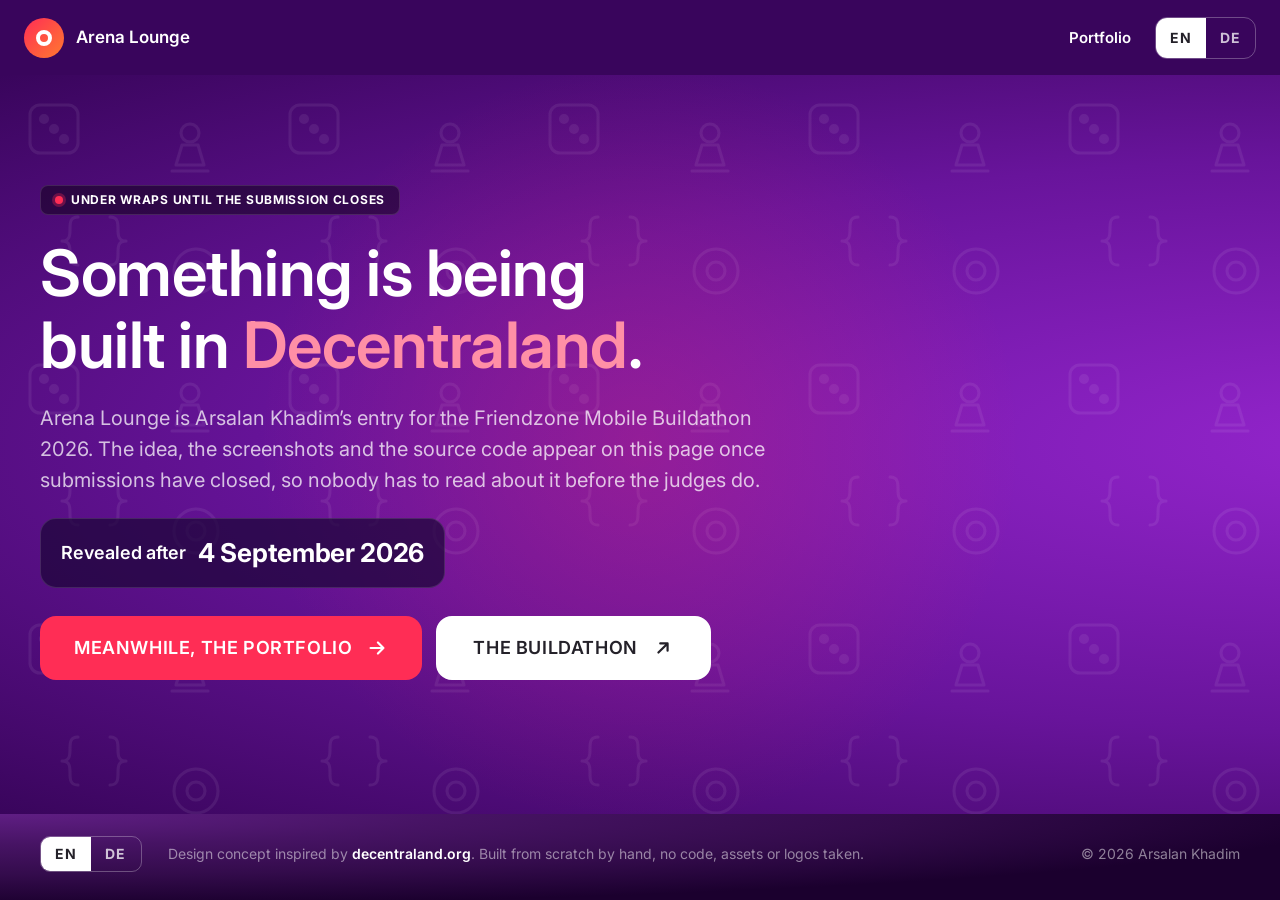
==== commit f914feaa: "Arena Lounge: teaser page until the Buildathon submission closes The public URL now serves a short t" ====
--- a/arena-lounge/index.html
+++ b/arena-lounge/index.html
@@ -4,59 +4,64 @@
 <meta charset="utf-8">
 <meta name="viewport" content="width=device-width, initial-scale=1, viewport-fit=cover">
 <title>Arena Lounge</title>
-<meta name="description" content="A game lounge in Decentraland, built for phones: fourteen games at fifteen shared tables on four floors of a neon-lit tower, Ludo for up to four, a house bot, no server. Live at arenalounge.dcl.eth.">
+<meta name="description" content="Arena Lounge: an entry for the Decentraland Friendzone Mobile Buildathon 2026 by Arsalan Khadim. The full page appears after submissions close on 4 September 2026.">
 <meta property="og:title" content="Arena Lounge">
-<meta property="og:description" content="Walk in, take a seat, play a friend. A mobile-first social game lounge in Decentraland, live at arenalounge.dcl.eth.">
-<meta property="og:image" content="https://arsalanrc.github.io/arena-lounge/screenshots/entrance.jpg">
+<meta property="og:description" content="A Decentraland Friendzone Mobile Buildathon 2026 entry. Revealed after 4 September 2026.">
 <meta name="theme-color" content="#39055c">
 <link rel="icon" href="data:image/svg+xml,%3Csvg xmlns='http://www.w3.org/2000/svg' viewBox='0 0 64 64'%3E%3Crect width='64' height='64' rx='16' fill='%23ff2d55'/%3E%3Ccircle cx='32' cy='32' r='15' fill='none' stroke='%23fff' stroke-width='6'/%3E%3C/svg%3E">
 <link rel="preconnect" href="https://fonts.googleapis.com">
 <link rel="preconnect" href="https://fonts.gstatic.com" crossorigin>
 <link href="https://fonts.googleapis.com/css2?family=Inter:wght@400;500;600;700&display=swap" rel="stylesheet">
 <style>
-  /* Design language borrowed from decentraland.org (read off the live site on
-     17 Aug 2026): Inter, white type on a purple world, #ff2d55 pill buttons,
-     16px corners, image-led cards two to a row, faint watermark, dark footer
-     with a big wordmark. Credited at the bottom of the page. */
+  /* Teaser until the DoraHacks submission closes. Same design language as the
+     full page (borrowed from decentraland.org, credited at the bottom): Inter,
+     white on purple, #ff2d55 pill buttons, 16px corners, watermark tile. */
   :root {
-    --red: #ff2d55; --red-2: #ff4a6d; --live: #fb3b3b; --ink: #242129;
+    --red: #ff2d55; --red-2: #ff4a6d; --ink: #242129;
     --p1: #570f88; --p2: #68149b; --p3: #9425cd; --deep: #39055c; --night: #1b002e;
-    --card: rgba(29, 6, 56, .72); --card-2: rgba(29, 6, 56, .88);
-    --line: rgba(255,255,255,.12); --line-2: rgba(255,255,255,.28);
-    --muted: rgba(255,255,255,.74); --faint: rgba(255,255,255,.5);
-    --max: 1200px; --r: 16px;
+    --card: rgba(29, 6, 56, .72); --line: rgba(255,255,255,.12); --line-2: rgba(255,255,255,.28);
+    --muted: rgba(255,255,255,.74); --faint: rgba(255,255,255,.5); --max: 1200px; --r: 16px;
     --font: "Inter", "Helvetica Neue", Helvetica, Arial, sans-serif;
-    /* watermark tile: a die, a pawn, braces and a chip, drawn for this page */
     --tile: url("data:image/svg+xml,%3Csvg xmlns='http://www.w3.org/2000/svg' width='260' height='260' viewBox='0 0 260 260'%3E%3Cg fill='none' stroke='%23fff' stroke-width='3' stroke-linecap='round' stroke-linejoin='round' opacity='.07'%3E%3Crect x='30' y='30' width='48' height='48' rx='10'/%3E%3Ccircle cx='44' cy='44' r='3.5' fill='%23fff'/%3E%3Ccircle cx='54' cy='54' r='3.5' fill='%23fff'/%3E%3Ccircle cx='64' cy='64' r='3.5' fill='%23fff'/%3E%3Ccircle cx='190' cy='58' r='9'/%3E%3Cpath d='M182 70h16l6 20h-28zM172 96h36'/%3E%3Cpath d='M78 190c-8 0-8-6-8-12s0-12-8-12c8 0 8-6 8-12s0-12 8-12M110 190c8 0 8-6 8-12s0-12 8-12c-8 0-8-6-8-12s0-12-8-12'/%3E%3Ccircle cx='196' cy='196' r='22'/%3E%3Ccircle cx='196' cy='196' r='9'/%3E%3C/g%3E%3C/svg%3E");
   }
   *, *::before, *::after { box-sizing: border-box; }
-  html { scroll-behavior: smooth; -webkit-text-size-adjust: 100%; }
-  body { margin: 0; background: var(--deep); color: #fff; font-family: var(--font); font-size: 18px; line-height: 1.55; -webkit-font-smoothing: antialiased; }
-  img { display: block; max-width: 100%; }
+  html { -webkit-text-size-adjust: 100%; }
+  body { margin: 0; min-height: 100svh; display: flex; flex-direction: column; background: var(--deep); color: #fff; font-family: var(--font); font-size: 18px; line-height: 1.55; -webkit-font-smoothing: antialiased; }
   a { color: inherit; text-decoration: none; }
   button { font: inherit; color: inherit; cursor: pointer; }
-  h1, h2, h3, p, ul { margin: 0; }
+  h1, p { margin: 0; }
   :focus-visible { outline: 3px solid #fff; outline-offset: 3px; border-radius: 6px; }
-
-  /* two languages, both written natively; the switch shows one */
   [data-lang] { display: none; }
   html.en [data-lang="en"], html.de [data-lang="de"] { display: inline; }
-  html.en p[data-lang="en"], html.de p[data-lang="de"],
-  html.en li[data-lang="en"], html.de li[data-lang="de"],
-  html.en h1[data-lang="en"], html.de h1[data-lang="de"],
-  html.en h2[data-lang="en"], html.de h2[data-lang="de"],
-  html.en h3[data-lang="en"], html.de h3[data-lang="de"],
-  html.en div[data-lang="en"], html.de div[data-lang="de"] { display: block; }
+  html.en p[data-lang="en"], html.de p[data-lang="de"], html.en h1[data-lang="en"], html.de h1[data-lang="de"] { display: block; }
+  .wrap { width: min(var(--max), 100% - 48px); margin-inline: auto; }
 
-  .wrap { width: min(var(--max), 100% - 48px); margin-inline: auto; }
-  h1 { font-size: clamp(38px, 6vw, 60px); line-height: 1.15; font-weight: 600; letter-spacing: -.5px; max-width: 16ch; text-wrap: balance; }
+  .nav { padding: 16px 0; }
+  .nav-in { width: min(1320px, 100% - 48px); margin-inline: auto; display: flex; align-items: center; gap: 24px; }
+  .brand { display: inline-flex; align-items: center; gap: 12px; font-weight: 600; font-size: 17px; }
+  .brand-mark { width: 40px; height: 40px; border-radius: 50%; background: linear-gradient(135deg, var(--red), #ff7a2f); display: grid; place-items: center; }
+  .brand-mark i { width: 16px; height: 16px; border-radius: 50%; border: 4px solid #fff; }
+  .nav-actions { margin-left: auto; display: flex; align-items: center; gap: 10px; }
+  .nav-actions .link { padding: 10px 14px; border-radius: 10px; font-size: 15px; font-weight: 600; }
+  .nav-actions .link:hover { background: rgba(255,255,255,.12); }
+  .lang { display: inline-flex; border: 1.5px solid var(--line-2); border-radius: 12px; overflow: hidden; }
+  .lang button { height: 40px; padding: 0 14px; border: 0; background: transparent; font-size: 14px; font-weight: 700; letter-spacing: .08em; color: rgba(255,255,255,.75); }
+  .lang button[aria-pressed="true"] { background: #fff; color: var(--ink); }
+  @media (max-width: 640px) { .nav-in { width: calc(100% - 32px); } .brand span { display: none; } }
+
+  .hero { position: relative; flex: 1; display: flex; align-items: center; overflow: hidden; background: radial-gradient(at 110% 50%, var(--p3) 0%, var(--p2) 55%, var(--deep) 100%); }
+  .hero::before { content: ""; position: absolute; inset: 0; background-image: var(--tile); background-size: 260px 260px; pointer-events: none; }
+  .glow { position: absolute; left: 50%; top: 50%; width: 900px; height: 900px; transform: translate(-50%, -50%); border-radius: 50%; background: radial-gradient(circle, rgba(255,45,85,.22), transparent 60%); pointer-events: none; }
+  .hero-in { position: relative; padding: 96px 0 120px; display: flex; flex-direction: column; align-items: flex-start; gap: 22px; }
+  .pill { display: inline-flex; align-items: center; gap: 8px; height: 30px; padding: 0 14px; border-radius: 8px; background: rgba(0,0,0,.42); border: 1px solid var(--line); font-size: 12px; font-weight: 700; letter-spacing: .06em; text-transform: uppercase; }
+  .pill i { width: 8px; height: 8px; border-radius: 50%; background: var(--red); box-shadow: 0 0 0 3px rgba(255,45,85,.3); animation: pulse 2s ease-in-out infinite; }
+  @keyframes pulse { 50% { box-shadow: 0 0 0 7px rgba(255,45,85,0); } }
+  h1 { font-size: clamp(38px, 6vw, 64px); line-height: 1.12; font-weight: 600; letter-spacing: -.5px; max-width: 16ch; text-wrap: balance; }
   h1 em { font-style: normal; color: #ff8fa6; }
-  h2 { font-size: clamp(32px, 4.4vw, 48px); line-height: 1.2; font-weight: 600; letter-spacing: -.5px; text-align: center; text-wrap: balance; }
-  h3 { font-size: 22px; line-height: 1.3; font-weight: 600; letter-spacing: -.2px; }
-  .eyebrow { font-size: 13px; font-weight: 600; letter-spacing: .16em; text-transform: uppercase; color: var(--faint); }
-  .sub { max-width: 62ch; margin: 18px auto 0; text-align: center; color: var(--muted); }
-  .body { color: var(--muted); font-size: 16.5px; line-height: 1.6; }
-
+  .lede { max-width: 56ch; font-size: clamp(17px, 1.6vw, 20px); color: var(--muted); }
+  .date { display: inline-flex; align-items: center; gap: 12px; padding: 14px 20px; border-radius: var(--r); background: var(--card); border: 1px solid var(--line); font-weight: 600; }
+  .date b { font-size: 26px; font-weight: 700; letter-spacing: -.3px; }
+  .actions { display: flex; flex-wrap: wrap; gap: 14px; margin-top: 6px; }
   .btn { display: inline-flex; align-items: center; justify-content: center; gap: 14px; height: 64px; padding: 0 34px; border-radius: var(--r); font-size: 18px; font-weight: 600; letter-spacing: .6px; text-transform: uppercase; white-space: nowrap; transition: transform .18s ease, background-color .18s ease; }
   .btn svg { width: 22px; height: 22px; fill: none; stroke: currentColor; stroke-width: 2.4; stroke-linecap: round; stroke-linejoin: round; }
   .btn:hover { transform: translateY(-1px); }
@@ -64,147 +69,26 @@
   .btn-primary:hover { background: var(--red-2); }
   .btn-light { background: #fff; color: var(--ink); border: 3px solid #fff; }
   .btn-light:hover { background: #f4f0fa; border-color: #f4f0fa; }
-  .btn-sm { height: 52px; padding: 0 24px; font-size: 15px; }
-  @media (max-width: 640px) { .btn { height: 56px; padding: 0 22px; font-size: 15px; gap: 10px; } }
+  @media (max-width: 640px) { .btn { height: 56px; padding: 0 22px; font-size: 15px; } .actions .btn { width: 100%; } .hero-in { padding: 64px 0 88px; } }
 
-  .pill { display: inline-flex; align-items: center; gap: 7px; height: 26px; padding: 0 12px; border-radius: 8px; font-size: 12px; font-weight: 700; letter-spacing: .06em; text-transform: uppercase; color: #fff; white-space: nowrap; }
-  .pill-live { background: var(--live); }
-  .pill-live i { width: 7px; height: 7px; border-radius: 50%; background: #fff; box-shadow: 0 0 0 3px rgba(255,255,255,.28); }
-  .pill-dark { background: rgba(0,0,0,.55); backdrop-filter: blur(6px); -webkit-backdrop-filter: blur(6px); }
-  .chips { display: flex; flex-wrap: wrap; gap: 8px; }
-  .chip { display: inline-flex; align-items: center; height: 30px; padding: 0 12px; border-radius: 8px; background: rgba(0,0,0,.32); border: 1px solid var(--line); font-size: 13.5px; font-weight: 600; color: rgba(255,255,255,.88); white-space: nowrap; }
-  .chip.on { background: var(--red); border-color: var(--red); }
-
-  /* header: transparent over the hero, solid once scrolled */
-  .nav { position: fixed; inset: 0 0 auto 0; z-index: 20; padding: 16px 0; transition: background-color .25s ease, padding .25s ease, box-shadow .25s ease; }
-  .nav.is-scrolled { padding: 10px 0; background: rgba(27,0,46,.86); backdrop-filter: blur(14px); -webkit-backdrop-filter: blur(14px); box-shadow: 0 1px 0 var(--line); }
-  .nav-in { width: min(1320px, 100% - 48px); margin-inline: auto; display: flex; align-items: center; gap: 24px; }
-  .brand { display: inline-flex; align-items: center; gap: 12px; font-weight: 600; font-size: 17px; }
-  .brand-mark { width: 40px; height: 40px; border-radius: 50%; background: linear-gradient(135deg, var(--red), #ff7a2f); display: grid; place-items: center; }
-  .brand-mark i { width: 16px; height: 16px; border-radius: 50%; border: 4px solid #fff; }
-  .nav-links { display: flex; gap: 4px; margin-left: 8px; }
-  .nav-links a { padding: 10px 14px; border-radius: 10px; font-size: 17px; font-weight: 500; transition: background-color .18s ease; }
-  .nav-links a:hover { background: rgba(255,255,255,.12); }
-  .nav-actions { margin-left: auto; display: flex; align-items: center; gap: 10px; }
-  .lang { display: inline-flex; border: 1.5px solid var(--line-2); border-radius: 12px; overflow: hidden; }
-  .lang button { height: 40px; padding: 0 14px; border: 0; background: transparent; font-size: 14px; font-weight: 700; letter-spacing: .08em; color: rgba(255,255,255,.75); }
-  .lang button[aria-pressed="true"] { background: #fff; color: var(--ink); }
-  .nav-actions .link { padding: 10px 14px; border-radius: 10px; font-size: 15px; font-weight: 600; }
-  .nav-actions .link:hover { background: rgba(255,255,255,.12); }
-  @media (max-width: 860px) { .nav-links, .nav-actions .link { display: none; } .brand span { display: none; } }
-  @media (max-width: 640px) { .nav-in { width: calc(100% - 32px); } }
-
-  /* hero: the marquee, full bleed */
-  .hero { position: relative; min-height: 100svh; display: flex; align-items: flex-end; overflow: hidden; background: var(--deep); }
-  .hero-media { position: absolute; inset: 0; }
-  .hero-media img { width: 100%; height: 100%; object-fit: cover; object-position: 50% 38%; }
-  .hero-veil { position: absolute; inset: 0; background: linear-gradient(180deg, rgba(27,0,46,.5) 0%, rgba(27,0,46,.08) 30%, rgba(57,5,92,.6) 70%, var(--deep) 100%); }
-  .hero-in { position: relative; padding: 150px 0 88px; display: flex; flex-direction: column; align-items: flex-start; gap: 22px; }
-  .live { display: inline-flex; align-items: center; gap: 12px; padding: 6px 14px 6px 6px; border-radius: 12px; background: rgba(0,0,0,.42); border: 1px solid var(--line); backdrop-filter: blur(8px); -webkit-backdrop-filter: blur(8px); transition: background-color .18s ease; }
-  .live:hover { background: rgba(0,0,0,.6); }
-  .live-name { font-size: 14px; font-weight: 600; color: rgba(255,255,255,.9); }
-  .hero .lede { max-width: 58ch; font-size: clamp(17px, 1.6vw, 20px); color: rgba(255,255,255,.88); text-shadow: 0 1px 12px rgba(0,0,0,.35); }
-  .hero h1 { text-shadow: 0 2px 24px rgba(0,0,0,.35); }
-  .actions { display: flex; flex-wrap: wrap; gap: 14px; margin-top: 6px; }
-  .trust { display: inline-flex; align-items: center; gap: 10px; font-size: 15px; font-weight: 500; color: rgba(255,255,255,.88); }
-  .trust svg { width: 22px; height: 22px; fill: none; stroke: currentColor; stroke-width: 2.2; stroke-linecap: round; stroke-linejoin: round; }
-  .hero-note { font-size: 14px; color: var(--faint); margin-top: -8px; max-width: 70ch; }
-  .hero-note code { font: 600 13px/1 ui-monospace, Menlo, monospace; background: rgba(0,0,0,.35); padding: 3px 7px; border-radius: 6px; color: #fff; }
-  @media (max-width: 640px) { .hero-in { padding: 120px 0 56px; gap: 18px; } .actions .btn { width: 100%; } .live { flex-wrap: wrap; max-width: 100%; row-gap: 6px; } .live-name { font-size: 13px; } }
-
-  /* bands */
-  .band { position: relative; padding: 104px 0; }
-  .band::before { content: ""; position: absolute; inset: 0; background-image: var(--tile); background-size: 260px 260px; pointer-events: none; }
-  .band > .wrap { position: relative; }
-  .band-a { background: radial-gradient(at 110% 50%, var(--p3) 0%, var(--p2) 100%); }
-  .band-b { background: var(--p1); }
-  .band-c { background: var(--deep); }
-  .band-c::before { opacity: .6; }
-  .band .eyebrow { display: block; text-align: center; }
-  .band h2 { margin-top: 12px; }
-  @media (max-width: 640px) { .band { padding: 72px 0; } }
-
-  .grid2 { display: grid; grid-template-columns: repeat(2, minmax(0, 1fr)); gap: 24px; margin-top: 48px; }
-  @media (max-width: 860px) { .grid2 { grid-template-columns: 1fr; gap: 18px; } }
-
-  /* picture cards */
-  .card { position: relative; display: flex; flex-direction: column; border-radius: var(--r); background: var(--card); border: 1px solid var(--line); overflow: hidden; transition: transform .25s ease, border-color .25s ease, box-shadow .25s ease; }
-  .card:hover { transform: translateY(-4px); border-color: var(--line-2); box-shadow: 0 24px 60px rgba(0,0,0,.35); }
-  .card-media { position: relative; aspect-ratio: 16 / 10; overflow: hidden; background: rgba(0,0,0,.35); }
-  .card-media img { width: 100%; height: 100%; object-fit: cover; transition: transform .6s ease; }
-  .card:hover .card-media img { transform: scale(1.04); }
-  .pills { position: absolute; top: 14px; left: 14px; display: flex; gap: 8px; }
-  .card-body { display: flex; flex-direction: column; gap: 10px; padding: 20px 24px 24px; }
-  .card-body p { color: var(--muted); font-size: 15.5px; line-height: 1.55; }
-
-  /* text panels */
-  .panel { padding: 30px 30px 32px; border-radius: var(--r); background: var(--card); border: 1px solid var(--line); display: flex; flex-direction: column; gap: 14px; }
-  .panel h3 { text-wrap: balance; }
-  @media (max-width: 640px) { .panel { padding: 24px 20px 26px; } }
-
-  /* the four floors */
-  .floor .eyebrow { text-align: left; }
-  .floor-head { display: flex; align-items: baseline; justify-content: space-between; gap: 12px; }
-  .floor-head > span { font-size: 13px; font-weight: 600; letter-spacing: .1em; text-transform: uppercase; color: var(--faint); }
-
-  /* steps: a real sequence, so the numbers mean something */
-  .steps { counter-reset: step; }
-  .step { position: relative; padding-top: 34px; }
-  .step::before { counter-increment: step; content: counter(step); position: absolute; top: 24px; left: 30px; width: 30px; height: 30px; border-radius: 9px; background: var(--red); color: #fff; font-weight: 700; font-size: 14px; display: grid; place-items: center; }
-  .step h3 { margin-top: 20px; }
-  @media (max-width: 640px) { .step::before { left: 20px; } }
-
-  /* tech */
-  .tech ul { list-style: none; display: flex; flex-direction: column; gap: 12px; }
-  .tech li { position: relative; padding-left: 26px; color: var(--muted); font-size: 16.5px; line-height: 1.6; }
-  .tech li::before { content: ""; position: absolute; left: 4px; top: 11px; width: 8px; height: 8px; border-radius: 50%; background: var(--red); }
-
-  /* footer */
-  .foot { background: radial-gradient(at 0% 0%, rgba(121,47,158,.6) 0%, rgba(74,23,102,.8) 25%, rgba(51,12,74,.9) 50%, var(--night) 75%); padding: 88px 0 0; }
-  .foot-grid { display: grid; grid-template-columns: 1.6fr 1fr 1fr; gap: 48px; padding-bottom: 64px; }
-  .wordmark { font-size: clamp(36px, 4.6vw, 56px); font-weight: 700; letter-spacing: -1px; line-height: 1.05; }
-  .foot-brand { display: flex; flex-direction: column; align-items: flex-start; gap: 16px; }
-  .foot-note { max-width: 44ch; color: var(--muted); font-size: 16px; }
-  .social { display: flex; gap: 22px; }
-  .social a { display: grid; place-items: center; width: 34px; height: 34px; }
-  .social svg { width: 26px; height: 26px; fill: #fff; transition: opacity .18s ease; }
-  .social a:hover svg { opacity: .7; }
-  .foot-col { display: flex; flex-direction: column; gap: 14px; }
-  .foot-col .eyebrow { margin-bottom: 8px; }
-  .foot-col a { font-size: 17px; font-weight: 600; transition: opacity .18s ease; }
-  .foot-col a:hover { opacity: .72; }
-  .foot-bar { display: flex; flex-wrap: wrap; align-items: center; gap: 12px 26px; padding: 22px 0 28px; border-top: 1px solid var(--line); font-size: 14px; color: var(--faint); }
+  .foot { background: radial-gradient(at 0% 0%, rgba(121,47,158,.6) 0%, rgba(74,23,102,.8) 25%, rgba(51,12,74,.9) 50%, var(--night) 75%); }
+  .foot-bar { display: flex; flex-wrap: wrap; align-items: center; gap: 12px 26px; padding: 22px 0 28px; font-size: 14px; color: var(--faint); }
   .foot-bar .lang { border-radius: 10px; }
   .foot-bar .lang button { height: 34px; }
   .foot-bar a { color: #fff; font-weight: 600; }
   .foot-bar a:hover { text-decoration: underline; }
   .foot-bar > span:last-child { margin-left: auto; }
-  @media (max-width: 860px) { .foot-grid { grid-template-columns: 1fr 1fr; } .foot-brand { grid-column: 1 / -1; } }
-  @media (max-width: 640px) { .foot { padding-top: 64px; } .foot-grid { grid-template-columns: 1fr; gap: 36px; } .foot-bar > span:last-child { margin-left: 0; } }
-
-  .reveal { opacity: 0; transform: translateY(18px); transition: opacity .6s ease, transform .6s ease; }
-  .reveal.in { opacity: 1; transform: none; }
-  @media (prefers-reduced-motion: reduce) {
-    html { scroll-behavior: auto; }
-    .reveal { opacity: 1; transform: none; transition: none; }
-    .btn, .card, .card-media img, .nav { transition: none; }
-  }
+  @media (max-width: 640px) { .foot-bar > span:last-child { margin-left: 0; } }
+  @media (prefers-reduced-motion: reduce) { .pill i { animation: none; } .btn { transition: none; } }
 </style>
 </head>
 <body>
 
-<header class="nav" id="nav">
+<header class="nav">
   <div class="nav-in">
-    <a class="brand" href="#top"><span class="brand-mark" aria-hidden="true"><i></i></span><span>Arena Lounge</span></a>
-    <nav class="nav-links" aria-label="Sections">
-      <a href="#inside"><span data-lang="en">Inside</span><span data-lang="de">Drinnen</span></a>
-      <a href="#phone"><span data-lang="en">Phone</span><span data-lang="de">Handy</span></a>
-      <a href="#games"><span data-lang="en">Games</span><span data-lang="de">Spiele</span></a>
-      <a href="#how"><span data-lang="en">How to play</span><span data-lang="de">So geht’s</span></a>
-      <a href="#tech"><span data-lang="en">Tech</span><span data-lang="de">Technik</span></a>
-    </nav>
+    <a class="brand" href="./"><span class="brand-mark" aria-hidden="true"><i></i></span><span>Arena Lounge</span></a>
     <div class="nav-actions">
-      <a class="link" href="https://arsalanrc.github.io"><span data-lang="en">Portfolio</span><span data-lang="de">Portfolio</span></a>
+      <a class="link" href="https://arsalanrc.github.io">Portfolio</a>
       <div class="lang" role="group" aria-label="Language">
         <button type="button" data-set="en" aria-pressed="true">EN</button>
         <button type="button" data-set="de" aria-pressed="false">DE</button>
@@ -213,232 +97,34 @@
   </div>
 </header>
 
-<main id="top">
-
-  <section class="hero">
-    <div class="hero-media" aria-hidden="true"><img src="screenshots/entrance.jpg" alt="" width="1600" height="1000" fetchpriority="high"></div>
-    <div class="hero-veil" aria-hidden="true"></div>
-    <div class="hero-in wrap">
-      <a class="live" href="https://decentraland.org/jump/?realm=arenalounge.dcl.eth" target="_blank" rel="noopener">
-        <span class="pill pill-live"><i></i><span data-lang="en">Live in Decentraland</span><span data-lang="de">Live in Decentraland</span></span>
-        <span class="live-name">arenalounge.dcl.eth</span>
-      </a>
-      <h1 data-lang="en">Walk in, take a seat, <em>play a friend</em>.</h1>
-      <h1 data-lang="de">Reinkommen, hinsetzen, <em>eine Runde spielen</em>.</h1>
-      <p class="lede" data-lang="en">A game lounge in Decentraland, built for phones first: fourteen games at fifteen shared tables on four floors of a neon-lit tower, Ludo for up to four, a house bot for empty rooms, colours dealt at random every round. No server, and it loads on 4G in seconds.</p>
-      <p class="lede" data-lang="de">Eine Spiel-Lounge in Decentraland, zuerst fürs Handy gedacht: vierzehn Spiele an fünfzehn gemeinsamen Tischen auf vier Etagen eines neonbeleuchteten Turms, Ludo für bis zu vier, ein Bot für leere Räume, die Farben jede Runde neu ausgelost. Kein Server, und über 4G in Sekunden geladen.</p>
-      <div class="actions">
-        <a class="btn btn-primary" href="https://decentraland.org/jump/?realm=arenalounge.dcl.eth" target="_blank" rel="noopener">
-          <span data-lang="en">Open in Decentraland</span><span data-lang="de">In Decentraland öffnen</span>
-          <svg viewBox="0 0 24 24" aria-hidden="true"><path d="M5 12h14M13 6l6 6-6 6"/></svg>
-        </a>
-        <a class="btn btn-light" href="#inside">
-          <span data-lang="en">Look inside</span><span data-lang="de">Reinschauen</span>
-          <svg viewBox="0 0 24 24" aria-hidden="true"><path d="M12 5v14M5 12l7 7 7-7"/></svg>
-        </a>
-      </div>
-      <p class="trust">
-        <svg viewBox="0 0 24 24" aria-hidden="true"><path d="M12 2.5 14.6 5l3.4-.5.6 3.4 3 1.7-1.7 3 .9 3.4-3.3 1.1L16 20l-3.1-1.6L9.8 20l-1.5-3-3.3-1L6 12.6l-1.7-3 3-1.7L7.9 4.5 11.3 5z"/><path d="m8.5 12.2 2.4 2.4 4.6-4.8"/></svg>
-        <span data-lang="en">14 games · 15 tables · 4 floors · 561 tests · live since 17 Aug 2026</span>
-        <span data-lang="de">14 Spiele · 15 Tische · 4 Etagen · 561 Tests · live seit 17. Aug. 2026</span>
-      </p>
-      <p class="hero-note">
-        <span data-lang="en">Needs the free Decentraland app (iOS, Android, Mac, Windows); the link hands over to it. World name <code>arenalounge.dcl.eth</code>. Entry for the Friendzone Mobile Buildathon 2026; the source opens in September.</span>
-        <span data-lang="de">Braucht die kostenlose Decentraland-App (iOS, Android, Mac, Windows); der Link übergibt an die App. World-Name <code>arenalounge.dcl.eth</code>. Beitrag zum Friendzone Mobile Buildathon 2026; der Code wird im September offen.</span>
-      </p>
+<main class="hero">
+  <div class="glow" aria-hidden="true"></div>
+  <div class="hero-in wrap">
+    <span class="pill"><i></i><span data-lang="en">Under wraps until the submission closes</span><span data-lang="de">Unter Verschluss bis zum Einsendeschluss</span></span>
+    <h1 data-lang="en">Something is being built in <em>Decentraland</em>.</h1>
+    <h1 data-lang="de">In <em>Decentraland</em> entsteht gerade etwas.</h1>
+    <p class="lede" data-lang="en">Arena Lounge is Arsalan Khadim’s entry for the Friendzone Mobile Buildathon 2026. The idea, the screenshots and the source code appear on this page once submissions have closed, so nobody has to read about it before the judges do.</p>
+    <p class="lede" data-lang="de">Arena Lounge ist Arsalan Khadims Beitrag zum Friendzone Mobile Buildathon 2026. Idee, Screenshots und Quellcode erscheinen hier, sobald die Einreichung geschlossen ist. So liest niemand vor der Jury davon.</p>
+    <p class="date"><span data-lang="en">Revealed after</span><span data-lang="de">Enthüllung nach dem</span> <b><span data-lang="en">4 September 2026</span><span data-lang="de">4. September 2026</span></b></p>
+    <div class="actions">
+      <a class="btn btn-primary" href="https://arsalanrc.github.io"><span data-lang="en">Meanwhile, the portfolio</span><span data-lang="de">Bis dahin: das Portfolio</span><svg viewBox="0 0 24 24" aria-hidden="true"><path d="M5 12h14M13 6l6 6-6 6"/></svg></a>
+      <a class="btn btn-light" href="https://dorahacks.io/hackathon/2353/detail" target="_blank" rel="noopener"><span data-lang="en">The Buildathon</span><span data-lang="de">Der Buildathon</span><svg viewBox="0 0 24 24" aria-hidden="true"><path d="M7 17 17 7M9 7h8v8"/></svg></a>
     </div>
-  </section>
-
-  <section id="inside" class="band band-a">
-    <div class="wrap">
-      <span class="eyebrow reveal"><span data-lang="en">A look inside</span><span data-lang="de">Ein Blick hinein</span></span>
-      <h2 class="reveal" data-lang="en">Jump into what’s inside</h2>
-      <h2 class="reveal" data-lang="de">Ein Rundgang durch den Turm</h2>
-      <p class="sub reveal" data-lang="en">Everything you see is generated: the tower, the neon, the furniture and every texture come out of two Python scripts, which is why the World is small enough to load on a phone.</p>
-      <p class="sub reveal" data-lang="de">Alles hier ist generiert: Turm, Neon, Möbel und jede Textur kommen aus zwei Python-Skripten. Deshalb ist die World klein genug fürs Handy.</p>
-      <div class="grid2">
-        <article class="card reveal">
-          <div class="card-media"><img src="screenshots/entrance.jpg" alt="The entrance at night: a curved neon marquee reading ARENA LOUNGE over the arched portal, string lights and the tower above" loading="lazy" width="1600" height="1000"><div class="pills"><span class="pill pill-live"><i></i>LIVE</span><span class="pill pill-dark"><span data-lang="en">Entrance</span><span data-lang="de">Eingang</span></span></div></div>
-          <div class="card-body"><h3 data-lang="en">The marquee</h3><h3 data-lang="de">Die Neonreklame</h3><p data-lang="en">A curved neon sign over the portal, string lights, and the tower climbing behind it. You spawn on the path and walk straight in.</p><p data-lang="de">Ein gebogenes Neonschild über dem Portal, Lichterketten, dahinter steigt der Turm auf. Du startest auf dem Weg und gehst direkt hinein.</p></div>
-        </article>
-        <article class="card reveal">
-          <div class="card-media"><img src="screenshots/tower-overview.jpg" alt="The tower at night: a woven lattice with beacon lights, glowing rims and rug rings, four floors" loading="lazy" width="1600" height="1000"><div class="pills"><span class="pill pill-dark"><span data-lang="en">The tower</span><span data-lang="de">Der Turm</span></span></div></div>
-          <div class="card-body"><h3 data-lang="en">Four floors, two glass elevators</h3><h3 data-lang="de">Vier Etagen, zwei Glasaufzüge</h3><p data-lang="en">A twisted lattice of 24 ribs with a light at every crossing. Lounge, game room, sky room and a rooftop terrace, reached by a tap in the elevator, no stairs.</p><p data-lang="de">Ein verdrehtes Gitter aus 24 Rippen mit einem Licht an jeder Kreuzung. Lounge, Spielzimmer, Himmelszimmer und Dachterrasse, per Tipp im Aufzug erreichbar, keine Treppe.</p></div>
-        </article>
-        <article class="card reveal">
-          <div class="card-media"><img src="screenshots/lounge.jpg" alt="Arrival at night: string lights, the plaza tree, the corners and the game room above" loading="lazy" width="1600" height="1000"><div class="pills"><span class="pill pill-dark"><span data-lang="en">Ground floor</span><span data-lang="de">Erdgeschoss</span></span></div></div>
-          <div class="card-body"><h3 data-lang="en">The lounge</h3><h3 data-lang="de">Die Lounge</h3><p data-lang="en">Six glowing corners around a plaza tree: Four in a Row, Dot Lines, Reversi, Tic Tac Toe, Match Pairs and Checkers. Big signs say which corner is which from anywhere.</p><p data-lang="de">Sechs leuchtende Ecken um einen Baum auf dem Platz: Vier in einer Reihe, Käsekästchen, Reversi, Tic Tac Toe, Memory und Dame. Große Schilder zeigen von überall, welche Ecke was ist.</p></div>
-        </article>
-        <article class="card reveal">
-          <div class="card-media"><img src="screenshots/game-room.jpg" alt="The game room at night: a ring of tables with glowing rugs, the Croc Snap table in front, walkways on both sides" loading="lazy" width="1600" height="1000"><div class="pills"><span class="pill pill-dark"><span data-lang="en">Game room</span><span data-lang="de">Spielzimmer</span></span></div></div>
-          <div class="card-body"><h3 data-lang="en">One floor up</h3><h3 data-lang="de">Eine Etage höher</h3><p data-lang="en">Chess, Croc Snap, Backgammon, Ludo, Super Tic Tac Toe and Snakes &amp; Ladders around an open ring, with room to walk on both sides of the tables.</p><p data-lang="de">Schach, Croc Snap, Backgammon, Ludo, Super Tic Tac Toe und Schlangen und Leitern rund um einen offenen Ring, mit Platz zum Gehen auf beiden Seiten der Tische.</p></div>
-        </article>
-        <article class="card reveal">
-          <div class="card-media"><img src="screenshots/ludo-table.jpg" alt="The Ludo table: a square four-seat table with the board lying flat, seat pads on all four sides" loading="lazy" width="1600" height="1000"><div class="pills"><span class="pill pill-dark"><span data-lang="en">Ludo · 2 to 4 players</span><span data-lang="de">Ludo · 2 bis 4 Spieler</span></span></div></div>
-          <div class="card-body"><h3 data-lang="en">A table for four</h3><h3 data-lang="de">Ein Tisch für vier</h3><p data-lang="en">The first to sit picks how many play. Friends fill the chairs, house bots fill what is left, and someone who leaves mid-round is replaced by a bot so the others can finish.</p><p data-lang="de">Wer zuerst sitzt, wählt die Spielerzahl. Freunde füllen die Stühle, Bots den Rest, und wer mitten in der Runde geht, wird durch einen Bot ersetzt, damit die anderen zu Ende spielen.</p></div>
-        </article>
-        <article class="card reveal">
-          <div class="card-media"><img src="screenshots/rooftop-night.jpg" alt="The rooftop terrace at night: benches around the glowing oculus ring, light posts, both elevator shafts" loading="lazy" width="1600" height="1000"><div class="pills"><span class="pill pill-dark"><span data-lang="en">Rooftop</span><span data-lang="de">Dach</span></span></div></div>
-          <div class="card-body"><h3 data-lang="en">The terrace</h3><h3 data-lang="de">Die Terrasse</h3><p data-lang="en">Benches around the oculus, a view down through every floor to the plaza tree, and the sky room with Sea Strike and a Dice Royale duel one floor below.</p><p data-lang="de">Bänke rund um den Oculus, der Blick durch alle Etagen bis zum Baum auf dem Platz, und eine Etage tiefer das Himmelszimmer mit Sea Strike und einem Dice-Royale-Duell.</p></div>
-        </article>
-        <article class="card reveal">
-          <div class="card-media"><img src="screenshots/connect-four.jpg" alt="Seated at Four in a Row in first person, controller docked to the right" loading="lazy" width="1400" height="875"><div class="pills"><span class="pill pill-dark"><span data-lang="en">At the table</span><span data-lang="de">Am Tisch</span></span></div></div>
-          <div class="card-body"><h3 data-lang="en">Seated at Four in a Row</h3><h3 data-lang="de">Am Vier-in-einer-Reihe-Tisch</h3><p data-lang="en">The frame is see-through like the real toy, the drop buttons sit on your screen, and everyone in the World sees the same discs fall.</p><p data-lang="de">Der Rahmen ist durchsichtig wie beim echten Spiel, die Wurf-Buttons liegen auf deinem Bildschirm, und alle in der World sehen dieselben Steine fallen.</p></div>
-        </article>
-        <article class="card reveal">
-          <div class="card-media"><img src="screenshots/how-to-play.jpg" alt="How to play panel with the language picker" loading="lazy" width="1400" height="875"><div class="pills"><span class="pill pill-dark"><span data-lang="en">19 languages</span><span data-lang="de">19 Sprachen</span></span></div></div>
-          <div class="card-body"><h3 data-lang="en">How to play, in your language</h3><h3 data-lang="de">Spielregeln in deiner Sprache</h3><p data-lang="en">Rules for every game in 19 languages from the info kiosk or the “?” button, and the lounge itself speaks English, German, Spanish, Portuguese and French.</p><p data-lang="de">Regeln für jedes Spiel in 19 Sprachen am Infoständer oder über den „?“-Button, und die Lounge selbst spricht Englisch, Deutsch, Spanisch, Portugiesisch und Französisch.</p></div>
-        </article>
-      </div>
-    </div>
-  </section>
-
-  <section id="phone" class="band band-b">
-    <div class="wrap">
-      <span class="eyebrow reveal"><span data-lang="en">Built for the thumb</span><span data-lang="de">Für den Daumen gebaut</span></span>
-      <h2 class="reveal" data-lang="en">Why it works on a phone</h2>
-      <h2 class="reveal" data-lang="de">Warum es auf dem Handy funktioniert</h2>
-      <p class="sub reveal" data-lang="en">Most Decentraland scenes are desktop scenes squeezed onto a small screen. This one started from the thumb.</p>
-      <p class="sub reveal" data-lang="de">Die meisten Decentraland-Szenen sind Desktop-Szenen auf kleinem Bildschirm. Diese hier fängt beim Daumen an.</p>
-      <div class="grid2">
-        <article class="panel reveal">
-          <h3><span data-lang="en">The screen is the controller</span><span data-lang="de">Der Bildschirm ist der Controller</span></h3>
-          <p class="body" data-lang="en">On a phone, tapping a 3D object means aiming a crosshair first. Here you tap a bar at the bottom of the screen: drop buttons for Four in a Row, finger-sized boards for Chess, Checkers, Reversi and Dot Lines, a ring of teeth for Croc Snap, dice and a score sheet for the Dice Royale duel. While you sit, the phone’s own jump and pointer buttons step aside. The 3D table is the shared show.</p>
-          <p class="body" data-lang="de">Auf dem Handy heißt „3D-Objekt antippen“ erst mal zielen. Hier tippst du auf eine Leiste am unteren Rand: Wurf-Buttons bei Vier in einer Reihe, fingergroße Bretter bei Schach, Dame, Reversi und Käsekästchen, ein Zahnkranz bei Croc Snap, Würfel und Zettel beim Dice-Royale-Duell. Solange du sitzt, treten die Sprung- und Zeigetasten des Handys beiseite. Der 3D-Tisch ist die gemeinsame Bühne.</p>
-        </article>
-        <article class="panel reveal">
-          <h3><span data-lang="en">One tap to sit</span><span data-lang="de">Ein Tipp zum Hinsetzen</span></h3>
-          <p class="body" data-lang="en">Near a table a card offers “Take a seat” or “Play the house bot”, with the bot’s strength right there; colours are dealt at random every round, so nobody picks White by choosing a chair. Sitting snaps you onto the seat, facing the board, in first person. “Stand up” is always one tap away.</p>
-          <p class="body" data-lang="de">In Tischnähe bietet eine Karte „Platz nehmen“ oder „Gegen den Bot spielen“ an, die Bot-Stärke gleich daneben; die Farben werden jede Runde ausgelost, niemand sichert sich Weiß über den Stuhl. Beim Hinsetzen stellst du dich automatisch an den Platz, Blick aufs Brett, in der Ego-Perspektive. „Aufstehen“ ist immer einen Tipp entfernt.</p>
-        </article>
-        <article class="panel reveal">
-          <h3><span data-lang="en">Shared tables, really shared</span><span data-lang="de">Gemeinsame Tische, wirklich gemeinsam</span></h3>
-          <p class="body" data-lang="en">Seats, boards, series score and the 60-second turn timer are the same for everyone in the World, late arrivals included. Full table? Stand behind a player and watch the live board on your screen.</p>
-          <p class="body" data-lang="de">Plätze, Bretter, Serienstand und die 60-Sekunden-Zuguhr sind für alle in der World gleich, auch für Nachzügler. Tisch voll? Stell dich hinter einen Spieler und schau auf deinem Bildschirm live zu.</p>
-        </article>
-        <article class="panel reveal">
-          <h3><span data-lang="en">Small enough for 4G</span><span data-lang="de">Klein genug für 4G</span></h3>
-          <p class="body" data-lang="en">The tower, the facade and every prop are small GLBs written by a Python script; every texture is a small procedural image, every sound a synthesised WAV. Game pieces exist only while a round runs, so an idle World is about 500 entities and a 0.9 MB script on a 3x3 lot.</p>
-          <p class="body" data-lang="de">Turm, Fassade und alle Möbel sind kleine GLBs aus einem Python-Skript; jede Textur ein kleines, generiertes Bild, jeder Ton eine synthetisierte WAV. Spielsteine existieren nur, solange eine Runde läuft: eine leere World hat rund 500 Entities und ein 0,9-MB-Skript auf 3x3 Parzellen.</p>
-        </article>
-      </div>
-    </div>
-  </section>
-
-  <section id="games" class="band band-c">
-    <div class="wrap">
-      <span class="eyebrow reveal"><span data-lang="en">Fourteen games</span><span data-lang="de">Vierzehn Spiele</span></span>
-      <h2 class="reveal" data-lang="en">Something on every floor</h2>
-      <h2 class="reveal" data-lang="de">Auf jeder Etage etwas</h2>
-      <p class="sub reveal" data-lang="en">Every game runs on a pure engine with its own tests. Names are the generic ones on purpose.</p>
-      <p class="sub reveal" data-lang="de">Jedes Spiel läuft auf einer puren Engine mit eigenen Tests. Die Namen sind absichtlich die generischen.</p>
-      <div class="grid2">
-        <article class="panel floor reveal">
-          <div class="floor-head"><h3><span data-lang="en">Lounge</span><span data-lang="de">Lounge</span></h3><span data-lang="en">Ground floor</span><span data-lang="de">Erdgeschoss</span></div>
-          <div class="chips"><span class="chip on"><span data-lang="en">Four in a Row</span><span data-lang="de">Vier in einer Reihe</span></span><span class="chip"><span data-lang="en">Dot Lines</span><span data-lang="de">Käsekästchen</span></span><span class="chip">Reversi</span><span class="chip">Tic Tac Toe</span><span class="chip"><span data-lang="en">Match Pairs</span><span data-lang="de">Memory</span></span><span class="chip"><span data-lang="en">Checkers</span><span data-lang="de">Dame</span></span></div>
-          <p class="body" data-lang="en">Six corners around the plaza, two tables of Four in a Row, sofas and two bars by the entrance.</p>
-          <p class="body" data-lang="de">Sechs Ecken um den Platz, zwei Tische Vier in einer Reihe, Sofas und zwei Bars am Eingang.</p>
-        </article>
-        <article class="panel floor reveal">
-          <div class="floor-head"><h3><span data-lang="en">Game room</span><span data-lang="de">Spielzimmer</span></h3><span>8 m</span></div>
-          <div class="chips"><span class="chip on"><span data-lang="en">Chess</span><span data-lang="de">Schach</span></span><span class="chip">Croc Snap</span><span class="chip">Backgammon</span><span class="chip">Ludo · 2–4</span><span class="chip">Super Tic Tac Toe</span><span class="chip"><span data-lang="en">Snakes &amp; Ladders</span><span data-lang="de">Schlangen und Leitern</span></span></div>
-          <p class="body" data-lang="en">A ring of six tables around the oculus. The chess bot thinks under a time budget, so a slow phone never freezes.</p>
-          <p class="body" data-lang="de">Ein Ring aus sechs Tischen um den Oculus. Der Schach-Bot rechnet mit Zeitbudget, damit ein langsames Handy nie einfriert.</p>
-        </article>
-        <article class="panel floor reveal">
-          <div class="floor-head"><h3><span data-lang="en">Sky room</span><span data-lang="de">Himmelszimmer</span></h3><span>16 m</span></div>
-          <div class="chips"><span class="chip on">Sea Strike</span><span class="chip"><span data-lang="en">Dice Royale duel</span><span data-lang="de">Dice-Royale-Duell</span></span></div>
-          <p class="body" data-lang="en">Two tables and two sofas looking down the oculus. Sea Strike keeps both fleets on public grids, so it stays fair without a server.</p>
-          <p class="body" data-lang="de">Zwei Tische und zwei Sofas mit Blick in den Oculus. Sea Strike zeigt beide Flotten auf öffentlichen Rastern, damit es ohne Server fair bleibt.</p>
-        </article>
-        <article class="panel floor reveal">
-          <div class="floor-head"><h3><span data-lang="en">Rooftop</span><span data-lang="de">Dach</span></h3><span>24 m</span></div>
-          <div class="chips"><span class="chip"><span data-lang="en">Benches</span><span data-lang="de">Bänke</span></span><span class="chip"><span data-lang="en">The view</span><span data-lang="de">Die Aussicht</span></span><span class="chip"><span data-lang="en">Leaderboard later</span><span data-lang="de">Bestenliste später</span></span></div>
-          <p class="body" data-lang="en">A terrace under the crown ring: the place to regroup after a series, and where a persistent leaderboard goes next.</p>
-          <p class="body" data-lang="de">Eine Terrasse unter dem Kronenring: der Treffpunkt nach einer Serie, und der Platz für die dauerhafte Bestenliste als Nächstes.</p>
-        </article>
-      </div>
-    </div>
-  </section>
-
-  <section id="how" class="band band-a">
-    <div class="wrap">
-      <span class="eyebrow reveal"><span data-lang="en">How to play</span><span data-lang="de">So geht’s</span></span>
-      <h2 class="reveal" data-lang="en">Ten seconds from door to first move</h2>
-      <h2 class="reveal" data-lang="de">Zehn Sekunden von der Tür zum ersten Zug</h2>
-      <div class="grid2 steps">
-        <article class="panel step reveal"><h3><span data-lang="en">Walk up</span><span data-lang="de">Hingehen</span></h3><p class="body" data-lang="en">Pick a table. The floating sign says who is waiting for a rival, and the big banners say which corner is which game.</p><p class="body" data-lang="de">Tisch aussuchen. Das schwebende Schild sagt, wer auf einen Gegner wartet, die großen Banner, welche Ecke welches Spiel ist.</p></article>
-        <article class="panel step reveal"><h3><span data-lang="en">Sit</span><span data-lang="de">Hinsetzen</span></h3><p class="body" data-lang="en">Tap “Take a seat”. Colours are dealt when the round starts. Alone? Pick the bot’s strength and tap “Play the house bot”, or tap the little robot on the table.</p><p class="body" data-lang="de">„Platz nehmen“ antippen. Die Farben werden beim Start der Runde ausgelost. Allein? Bot-Stärke wählen und „Gegen den Bot spielen“ antippen, oder den kleinen Roboter auf dem Tisch.</p></article>
-        <article class="panel step reveal"><h3><span data-lang="en">Play</span><span data-lang="de">Spielen</span></h3><p class="body" data-lang="en">Tap to move on the bar at the bottom of your screen. Sixty seconds per turn, a ding when it is yours.</p><p class="body" data-lang="de">Zum Ziehen auf die Leiste unten am Bildschirm tippen. Sechzig Sekunden pro Zug, ein Ton, wenn du dran bist.</p></article>
-        <article class="panel step reveal"><h3><span data-lang="en">Play again</span><span data-lang="de">Noch mal</span></h3><p class="body" data-lang="en">The series score stays with the pairing and the colours rotate. Or stand up and try the next table, or the next floor.</p><p class="body" data-lang="de">Der Serienstand bleibt beim Paar, die Farben wechseln. Oder aufstehen und den nächsten Tisch probieren, oder die nächste Etage.</p></article>
-      </div>
-    </div>
-  </section>
-
-  <section id="tech" class="band band-b tech">
-    <div class="wrap">
-      <span class="eyebrow reveal"><span data-lang="en">Under the hood</span><span data-lang="de">Unter der Haube</span></span>
-      <h2 class="reveal" data-lang="en">No server, and it still stays fair</h2>
-      <h2 class="reveal" data-lang="de">Kein Server, und trotzdem fair</h2>
-      <div class="grid2">
-        <ul class="panel reveal">
-          <li data-lang="en">Decentraland SDK7, TypeScript, React-ECS UI. Tables are CRDT-synced components, one per table, with a strict rule for who may write what: a seat is written by its holder, the board by the player to move.</li>
-          <li data-lang="de">Decentraland SDK7, TypeScript, React-ECS-UI. Tische sind CRDT-synchronisierte Komponenten, eine pro Tisch, mit klarer Regel, wer was schreiben darf: den Platz sein Inhaber, das Brett, wer am Zug ist.</li>
-          <li data-lang="en">Games are plugins: pure engines from Game Arena (fourteen games, 561 unit tests) plus a 3D view and a touch controller each. Ludo declares four seats and the table grows to match.</li>
-          <li data-lang="de">Spiele sind Plugins: pure Engines aus Game Arena (vierzehn Spiele, 561 Unit-Tests) plus je eine 3D-Ansicht und einen Touch-Controller. Ludo meldet vier Plätze an, und der Tisch wächst mit.</li>
-        </ul>
-        <ul class="panel reveal">
-          <li data-lang="en">The house bots (minimax and friends) are driven by the host at the table, the lowest human seat, so nobody needs a server to keep a table warm.</li>
-          <li data-lang="de">Die Bots (Minimax und Verwandte) werden vom Gastgeber am Tisch angetrieben, dem niedrigsten menschlichen Platz. So braucht niemand einen Server, um einen Tisch warmzuhalten.</li>
-          <li data-lang="en">Everything visible is generated by two Python scripts (16 GLBs, 1.8 MB; textures 0.9 MB) and the production script is 0.9 MB. Open source under MIT in September 2026. Built by Arsalan Khadim for the Friendzone Mobile Buildathon.</li>
-          <li data-lang="de">Alles Sichtbare erzeugen zwei Python-Skripte (16 GLBs, 1,8 MB; Texturen 0,9 MB), das Produktionsskript hat 0,9 MB. Open Source unter MIT ab September 2026. Gebaut von Arsalan Khadim für den Friendzone Mobile Buildathon.</li>
-        </ul>
-      </div>
-    </div>
-  </section>
-
+  </div>
 </main>
 
 <footer class="foot">
-  <div class="wrap">
-    <div class="foot-grid">
-      <div class="foot-brand">
-        <p class="wordmark">Arena Lounge</p>
-        <p class="foot-note" data-lang="en">A mobile-first social game lounge in Decentraland. Walk in, take a seat, play a friend or the house bot; every table is shared with everyone in the World.</p>
-        <p class="foot-note" data-lang="de">Eine mobile Spiel-Lounge in Decentraland. Reinkommen, hinsetzen, gegen Freunde oder den Bot spielen; jeder Tisch wird mit allen in der World geteilt.</p>
-        <a class="btn btn-primary btn-sm" href="https://decentraland.org/jump/?realm=arenalounge.dcl.eth" target="_blank" rel="noopener"><span data-lang="en">Open in Decentraland</span><span data-lang="de">In Decentraland öffnen</span><svg viewBox="0 0 24 24" aria-hidden="true"><path d="M5 12h14M13 6l6 6-6 6"/></svg></a>
-        <span class="eyebrow"><span data-lang="en">Connect</span><span data-lang="de">Kontakt</span></span>
-        <div class="social">
-          <a href="https://github.com/ArsalanRC" aria-label="GitHub"><svg viewBox="0 0 24 24" aria-hidden="true"><path d="M12 .3a12 12 0 0 0-3.8 23.4c.6.1.8-.3.8-.6v-2c-3.3.7-4-1.6-4-1.6-.6-1.4-1.4-1.8-1.4-1.8-1-.7.1-.7.1-.7 1.2.1 1.8 1.2 1.8 1.2 1 1.8 2.8 1.3 3.5 1 .1-.8.4-1.3.7-1.6-2.7-.3-5.5-1.3-5.5-5.9 0-1.3.5-2.4 1.2-3.2 0-.4-.5-1.6.2-3.2 0 0 1-.3 3.3 1.2a11.5 11.5 0 0 1 6 0c2.3-1.5 3.3-1.2 3.3-1.2.7 1.6.2 2.8.1 3.2.8.8 1.2 1.9 1.2 3.2 0 4.6-2.8 5.6-5.5 5.9.4.4.8 1.1.8 2.2v3.3c0 .3.2.7.8.6A12 12 0 0 0 12 .3"/></svg></a>
-          <a href="https://www.linkedin.com/in/muhammad-arsalan-khadim-b87550259/" aria-label="LinkedIn"><svg viewBox="0 0 24 24" aria-hidden="true"><path d="M20.45 20.45h-3.56v-5.57c0-1.33-.02-3.04-1.85-3.04-1.85 0-2.14 1.45-2.14 2.94v5.67H9.35V9h3.41v1.56h.05c.48-.9 1.64-1.85 3.37-1.85 3.6 0 4.27 2.37 4.27 5.46v6.28zM5.34 7.43a2.07 2.07 0 1 1 0-4.14 2.07 2.07 0 0 1 0 4.14zm1.78 13.02H3.55V9h3.57v11.45zM22.22 0H1.77C.79 0 0 .77 0 1.72v20.56C0 23.23.79 24 1.77 24h20.45c.98 0 1.78-.77 1.78-1.72V1.72C24 .77 23.2 0 22.22 0z"/></svg></a>
-        </div>
-      </div>
-      <div class="foot-col">
-        <span class="eyebrow"><span data-lang="en">The World</span><span data-lang="de">Die World</span></span>
-        <a href="https://decentraland.org/jump/?realm=arenalounge.dcl.eth" target="_blank" rel="noopener">arenalounge.dcl.eth</a>
-        <a href="https://decentraland.org/download/" target="_blank" rel="noopener"><span data-lang="en">Get the Decentraland app</span><span data-lang="de">Decentraland-App holen</span></a>
-        <a href="https://dorahacks.io/hackathon/2353/detail" target="_blank" rel="noopener">Friendzone Mobile Buildathon</a>
-      </div>
-      <div class="foot-col">
-        <span class="eyebrow"><span data-lang="en">Elsewhere</span><span data-lang="de">Anderswo</span></span>
-        <a href="https://arsalanrc.github.io">Portfolio</a>
-        <a href="https://github.com/ArsalanRC" target="_blank" rel="noopener">GitHub</a>
-        <a href="https://www.linkedin.com/in/muhammad-arsalan-khadim-b87550259/" target="_blank" rel="noopener">LinkedIn</a>
-      </div>
+  <div class="wrap foot-bar">
+    <div class="lang" role="group" aria-label="Language">
+      <button type="button" data-set="en" aria-pressed="true">EN</button>
+      <button type="button" data-set="de" aria-pressed="false">DE</button>
     </div>
-    <div class="foot-bar">
-      <div class="lang" role="group" aria-label="Language">
-        <button type="button" data-set="en" aria-pressed="true">EN</button>
-        <button type="button" data-set="de" aria-pressed="false">DE</button>
-      </div>
-      <span><span data-lang="en">Design concept inspired by <a href="https://decentraland.org/" target="_blank" rel="noopener">decentraland.org</a>. Built from scratch by hand, no code, assets or logos taken.</span><span data-lang="de">Gestaltungskonzept inspiriert von <a href="https://decentraland.org/" target="_blank" rel="noopener">decentraland.org</a>. Von Hand von Grund auf gebaut, kein Code, keine Assets und keine Logos übernommen.</span></span>
-      <span>© 2026 Arsalan Khadim</span>
-    </div>
+    <span><span data-lang="en">Design concept inspired by <a href="https://decentraland.org/" target="_blank" rel="noopener">decentraland.org</a>. Built from scratch by hand, no code, assets or logos taken.</span><span data-lang="de">Gestaltungskonzept inspiriert von <a href="https://decentraland.org/" target="_blank" rel="noopener">decentraland.org</a>. Von Hand von Grund auf gebaut, kein Code, keine Assets und keine Logos übernommen.</span></span>
+    <span>© 2026 Arsalan Khadim</span>
   </div>
 </footer>
 
 <script>
-  // language: stored choice, else browser language, else English; both switches stay in step
   (function () {
     var root = document.documentElement;
     var stored = null;
@@ -452,22 +138,6 @@
     apply(lang);
     document.querySelectorAll('.lang button').forEach(function (b) { b.addEventListener('click', function () { apply(b.dataset.set); }); });
   })();
-
-  // header turns solid once the hero is behind you
-  (function () {
-    var nav = document.getElementById('nav');
-    function onScroll() { nav.classList.toggle('is-scrolled', window.scrollY > 40); }
-    window.addEventListener('scroll', onScroll, { passive: true });
-    onScroll();
-  })();
-
-  // scroll reveals
-  (function () {
-    var els = document.querySelectorAll('.reveal');
-    if (!('IntersectionObserver' in window)) { els.forEach(function (e) { e.classList.add('in'); }); return; }
-    var io = new IntersectionObserver(function (entries) { entries.forEach(function (en) { if (en.isIntersecting) { en.target.classList.add('in'); io.unobserve(en.target); } }); }, { threshold: .08 });
-    els.forEach(function (e) { io.observe(e); });
-  })();
 </script>
 </body>
 </html>
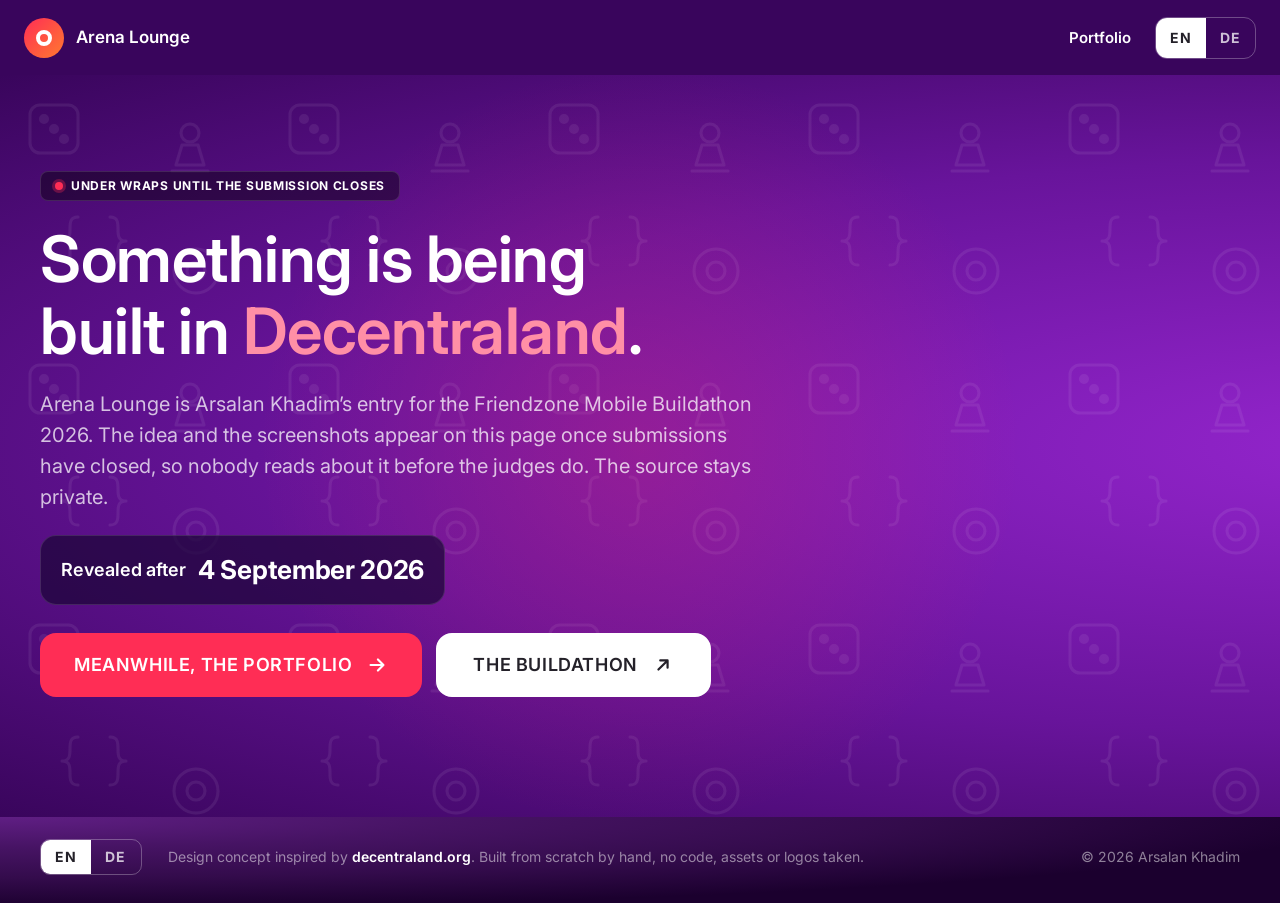
==== commit 4cf34f8d: "Arena Lounge: the code stays private Both the work card and the teaser page promised the source woul" ====
--- a/arena-lounge/index.html
+++ b/arena-lounge/index.html
@@ -103,8 +103,8 @@
     <span class="pill"><i></i><span data-lang="en">Under wraps until the submission closes</span><span data-lang="de">Unter Verschluss bis zum Einsendeschluss</span></span>
     <h1 data-lang="en">Something is being built in <em>Decentraland</em>.</h1>
     <h1 data-lang="de">In <em>Decentraland</em> entsteht gerade etwas.</h1>
-    <p class="lede" data-lang="en">Arena Lounge is Arsalan Khadim’s entry for the Friendzone Mobile Buildathon 2026. The idea, the screenshots and the source code appear on this page once submissions have closed, so nobody has to read about it before the judges do.</p>
-    <p class="lede" data-lang="de">Arena Lounge ist Arsalan Khadims Beitrag zum Friendzone Mobile Buildathon 2026. Idee, Screenshots und Quellcode erscheinen hier, sobald die Einreichung geschlossen ist. So liest niemand vor der Jury davon.</p>
+    <p class="lede" data-lang="en">Arena Lounge is Arsalan Khadim’s entry for the Friendzone Mobile Buildathon 2026. The idea and the screenshots appear on this page once submissions have closed, so nobody reads about it before the judges do. The source stays private.</p>
+    <p class="lede" data-lang="de">Arena Lounge ist Arsalan Khadims Beitrag zum Friendzone Mobile Buildathon 2026. Idee und Screenshots erscheinen hier, sobald die Einreichung geschlossen ist. So liest niemand vor der Jury davon. Der Quellcode bleibt privat.</p>
     <p class="date"><span data-lang="en">Revealed after</span><span data-lang="de">Enthüllung nach dem</span> <b><span data-lang="en">4 September 2026</span><span data-lang="de">4. September 2026</span></b></p>
     <div class="actions">
       <a class="btn btn-primary" href="https://arsalanrc.github.io"><span data-lang="en">Meanwhile, the portfolio</span><span data-lang="de">Bis dahin: das Portfolio</span><svg viewBox="0 0 24 24" aria-hidden="true"><path d="M5 12h14M13 6l6 6-6 6"/></svg></a>
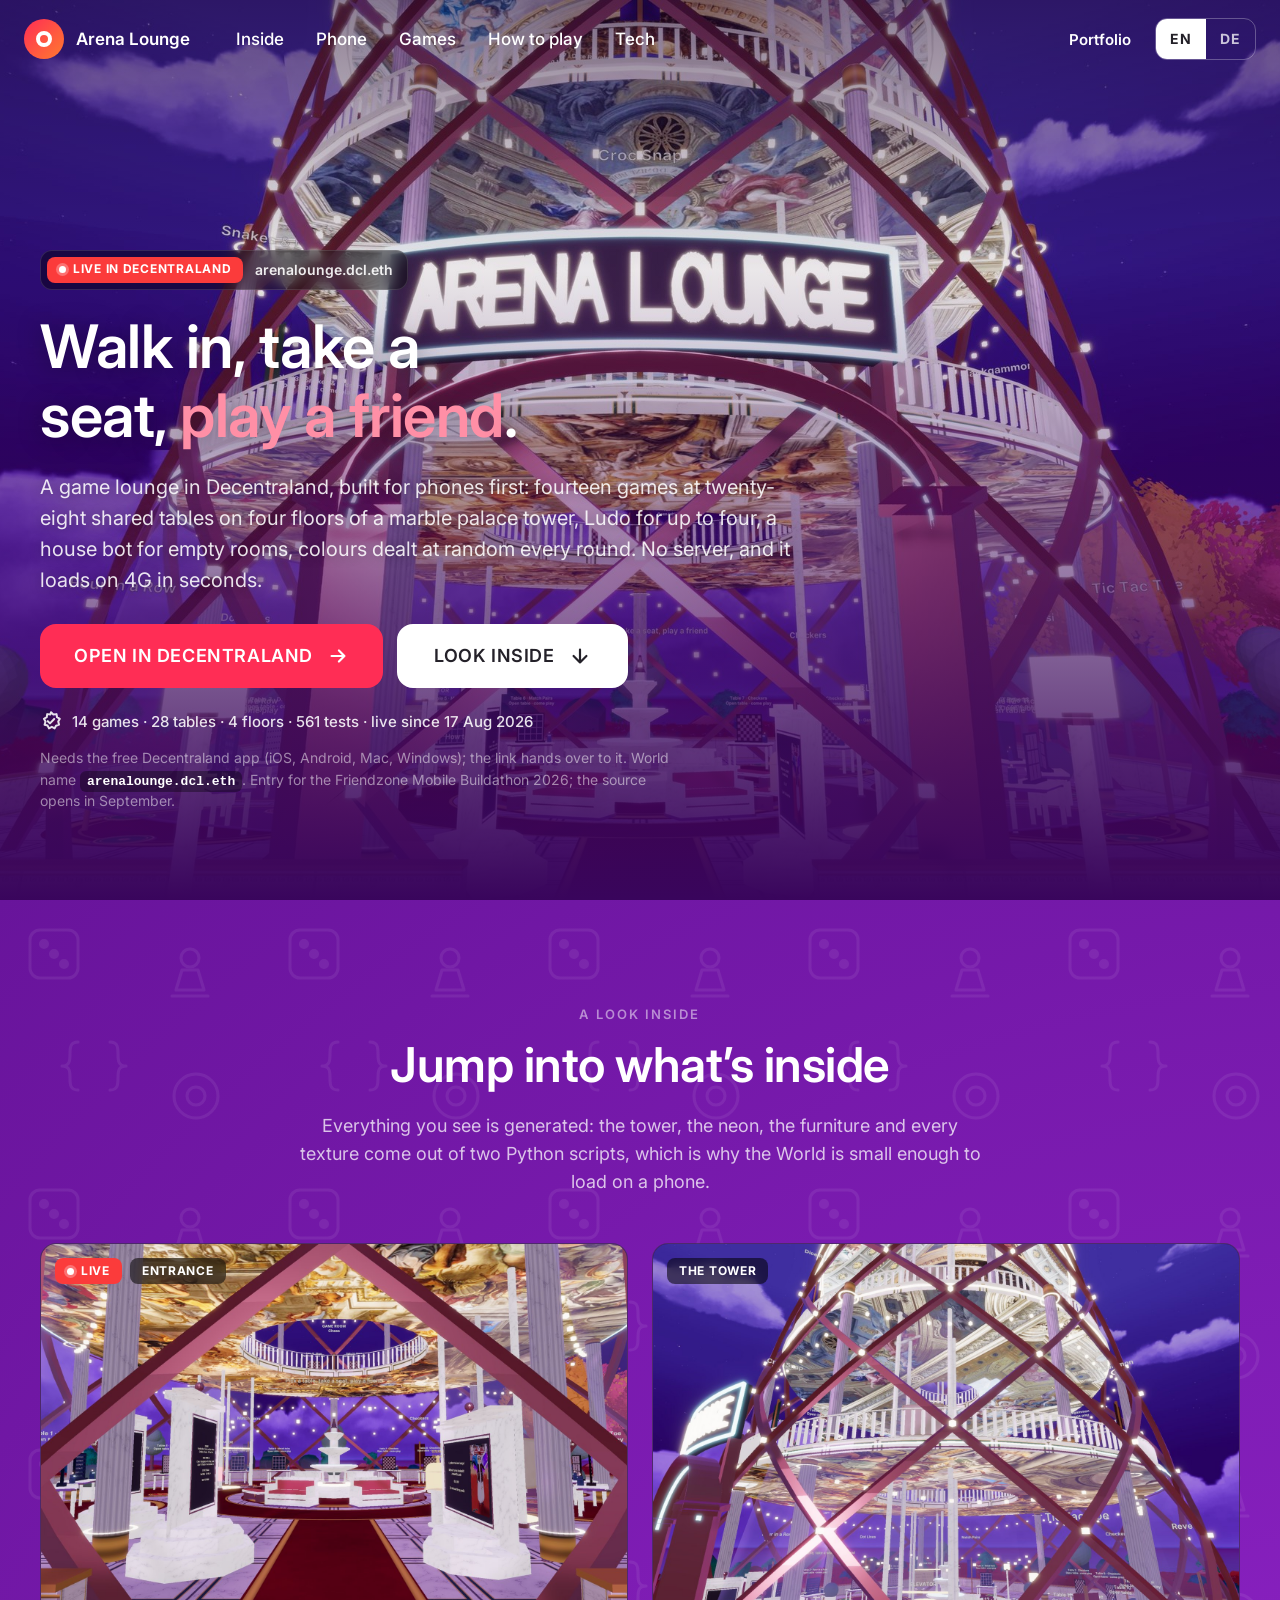
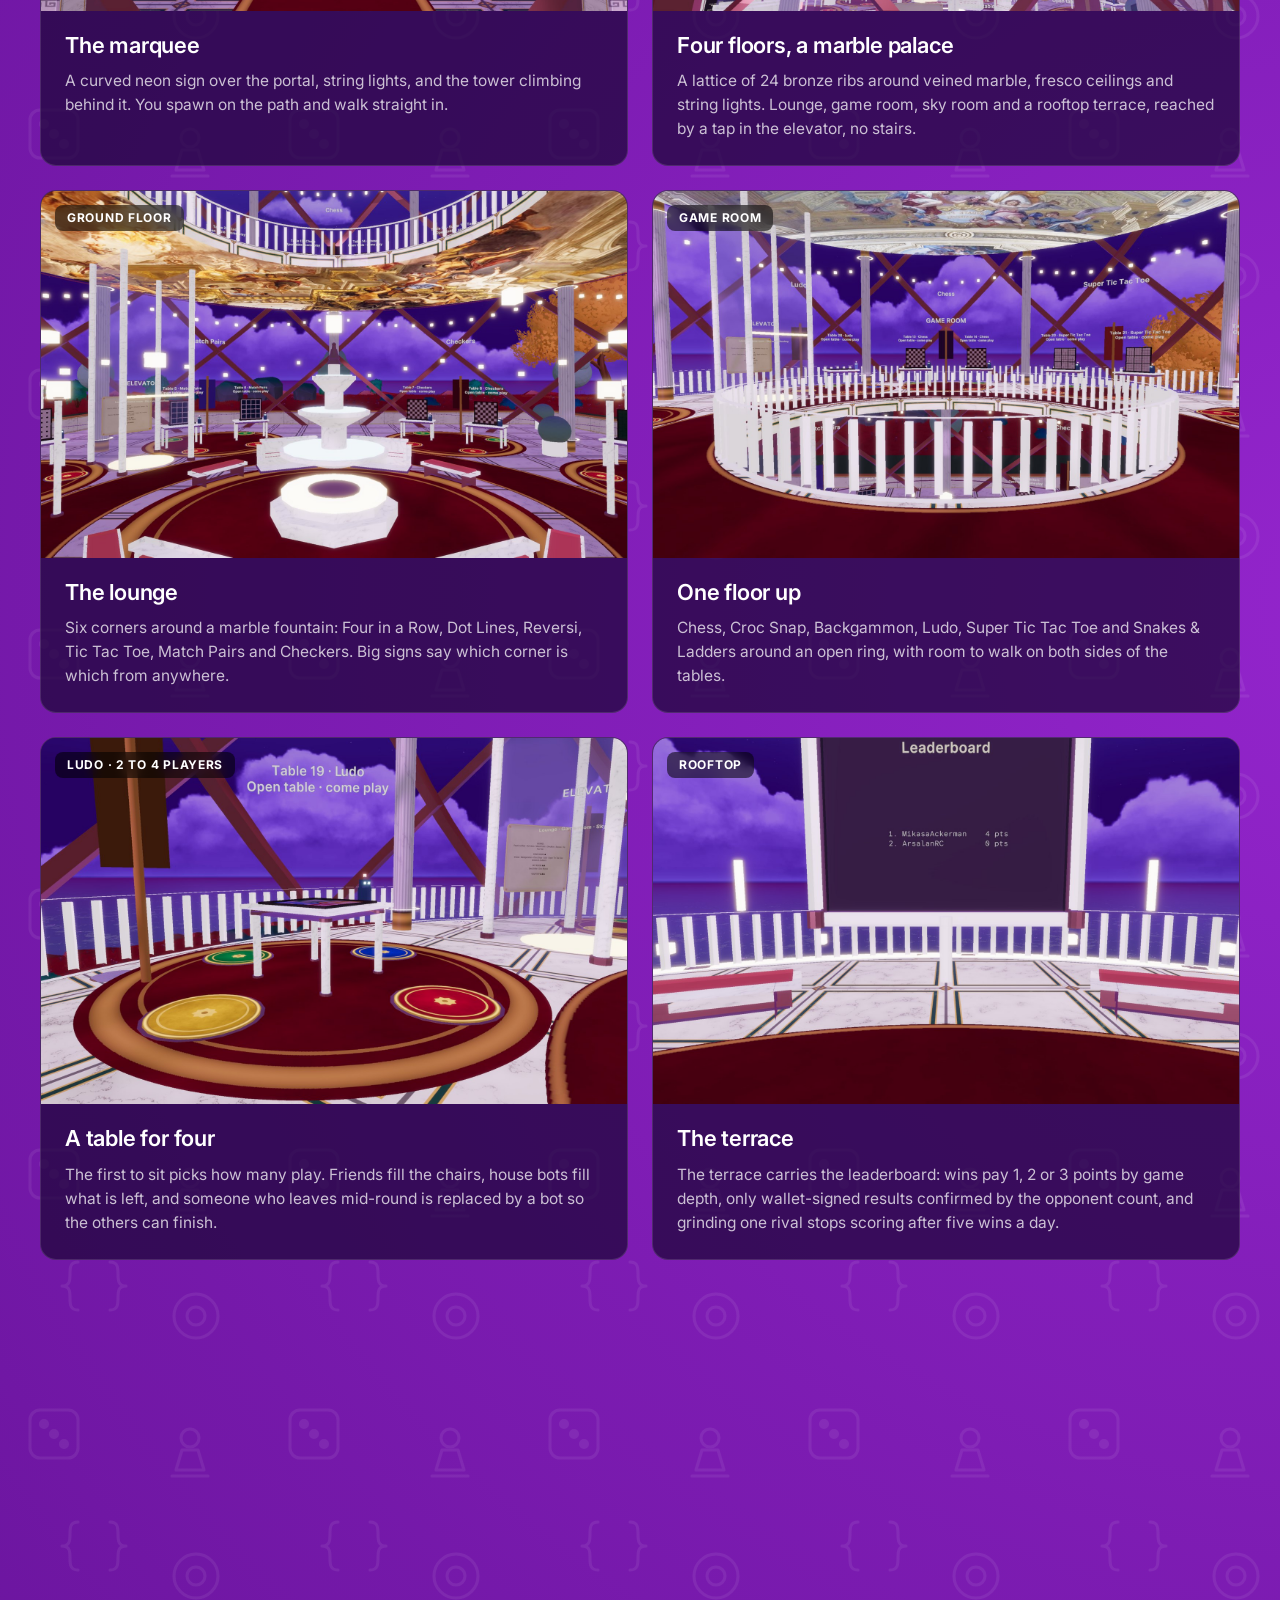
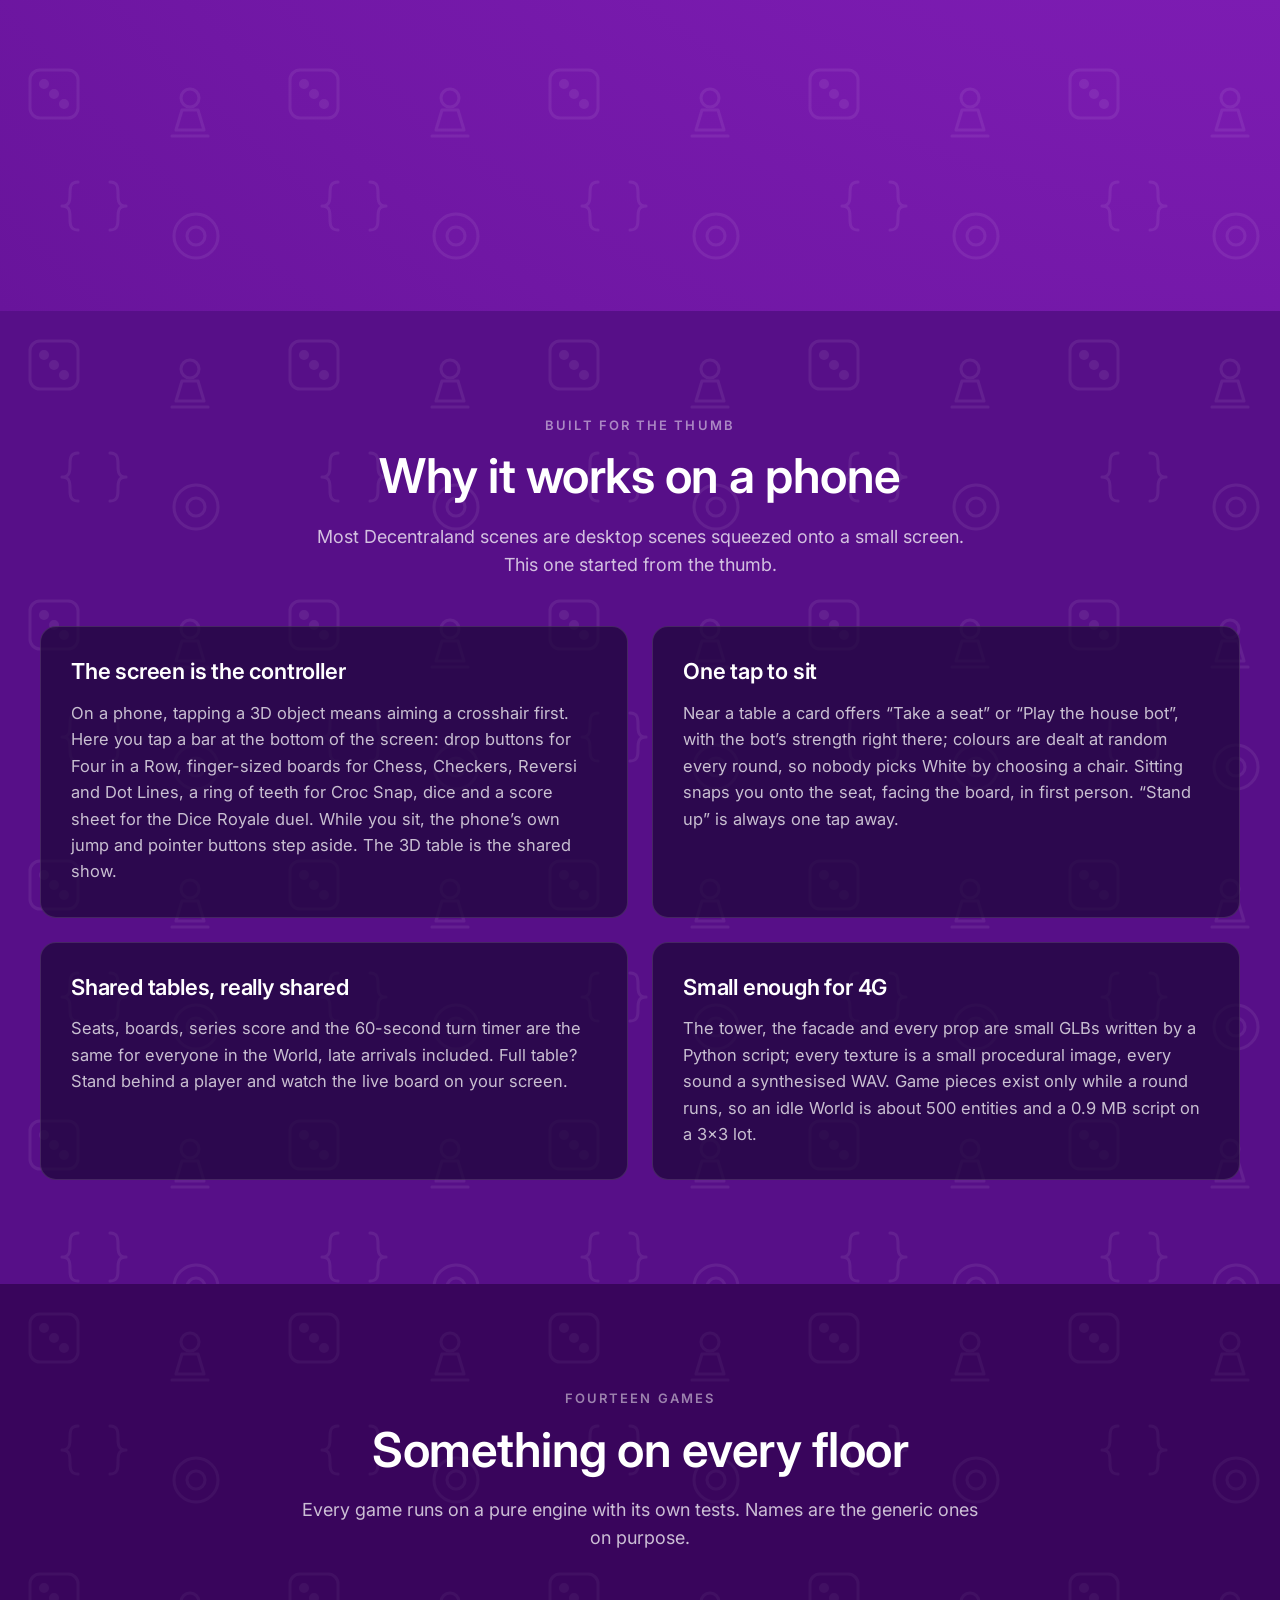
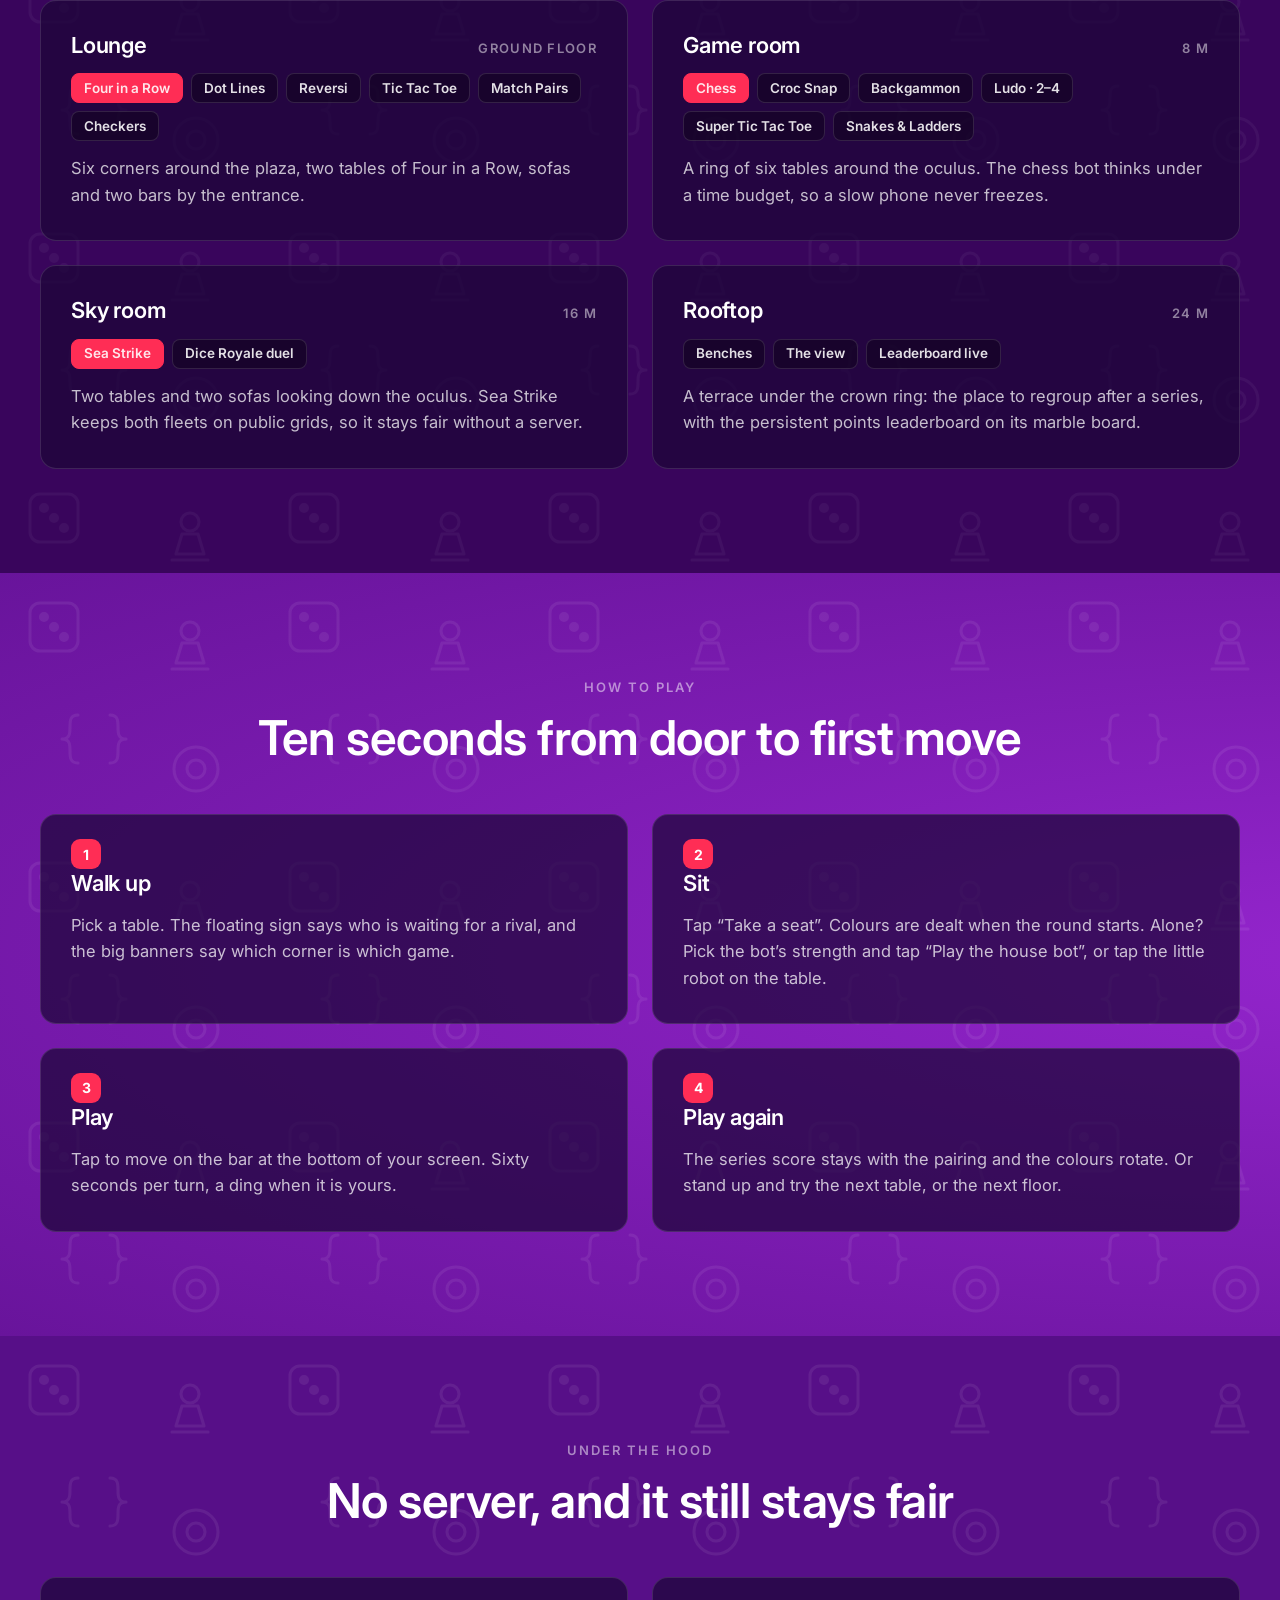
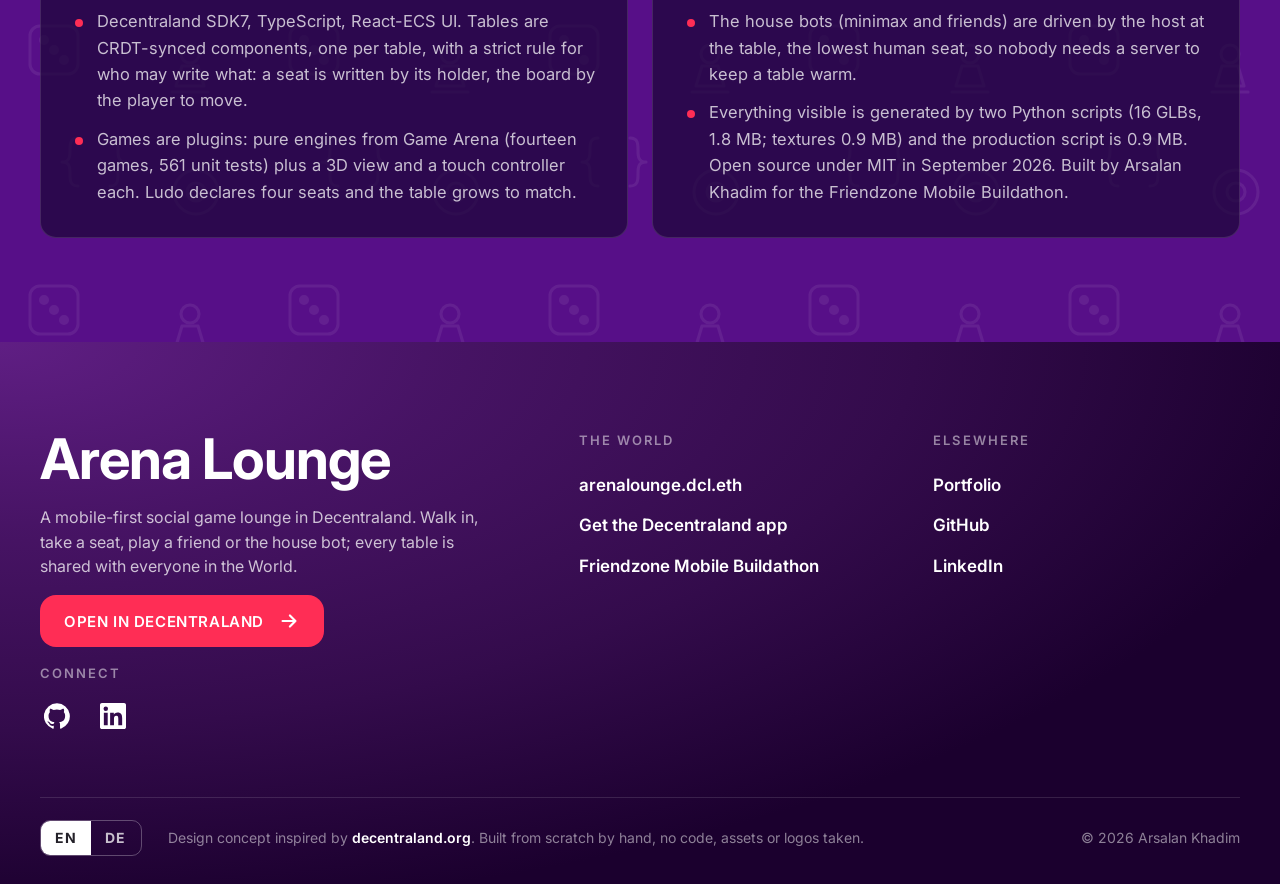
==== commit 7828367b: "Publish the Arena Lounge page: palace hero, live leaderboard, submission-ready" ====
--- a/arena-lounge/index.html
+++ b/arena-lounge/index.html
@@ -4,64 +4,59 @@
 <meta charset="utf-8">
 <meta name="viewport" content="width=device-width, initial-scale=1, viewport-fit=cover">
 <title>Arena Lounge</title>
-<meta name="description" content="Arena Lounge: an entry for the Decentraland Friendzone Mobile Buildathon 2026 by Arsalan Khadim. The full page appears after submissions close on 4 September 2026.">
+<meta name="description" content="A game lounge in Decentraland, built for phones: fourteen games at twenty-eight shared tables on four floors of a marble palace tower, Ludo for up to four, a house bot, no server. Live at arenalounge.dcl.eth.">
 <meta property="og:title" content="Arena Lounge">
-<meta property="og:description" content="A Decentraland Friendzone Mobile Buildathon 2026 entry. Revealed after 4 September 2026.">
+<meta property="og:description" content="Walk in, take a seat, play a friend. A mobile-first social game lounge in Decentraland, live at arenalounge.dcl.eth.">
+<meta property="og:image" content="https://arsalanrc.github.io/arena-lounge/screenshots/entrance.jpg">
 <meta name="theme-color" content="#39055c">
 <link rel="icon" href="data:image/svg+xml,%3Csvg xmlns='http://www.w3.org/2000/svg' viewBox='0 0 64 64'%3E%3Crect width='64' height='64' rx='16' fill='%23ff2d55'/%3E%3Ccircle cx='32' cy='32' r='15' fill='none' stroke='%23fff' stroke-width='6'/%3E%3C/svg%3E">
 <link rel="preconnect" href="https://fonts.googleapis.com">
 <link rel="preconnect" href="https://fonts.gstatic.com" crossorigin>
 <link href="https://fonts.googleapis.com/css2?family=Inter:wght@400;500;600;700&display=swap" rel="stylesheet">
 <style>
-  /* Teaser until the DoraHacks submission closes. Same design language as the
-     full page (borrowed from decentraland.org, credited at the bottom): Inter,
-     white on purple, #ff2d55 pill buttons, 16px corners, watermark tile. */
+  /* Design language borrowed from decentraland.org (read off the live site on
+     17 Aug 2026): Inter, white type on a purple world, #ff2d55 pill buttons,
+     16px corners, image-led cards two to a row, faint watermark, dark footer
+     with a big wordmark. Credited at the bottom of the page. */
   :root {
-    --red: #ff2d55; --red-2: #ff4a6d; --ink: #242129;
+    --red: #ff2d55; --red-2: #ff4a6d; --live: #fb3b3b; --ink: #242129;
     --p1: #570f88; --p2: #68149b; --p3: #9425cd; --deep: #39055c; --night: #1b002e;
-    --card: rgba(29, 6, 56, .72); --line: rgba(255,255,255,.12); --line-2: rgba(255,255,255,.28);
-    --muted: rgba(255,255,255,.74); --faint: rgba(255,255,255,.5); --max: 1200px; --r: 16px;
+    --card: rgba(29, 6, 56, .72); --card-2: rgba(29, 6, 56, .88);
+    --line: rgba(255,255,255,.12); --line-2: rgba(255,255,255,.28);
+    --muted: rgba(255,255,255,.74); --faint: rgba(255,255,255,.5);
+    --max: 1200px; --r: 16px;
     --font: "Inter", "Helvetica Neue", Helvetica, Arial, sans-serif;
+    /* watermark tile: a die, a pawn, braces and a chip, drawn for this page */
     --tile: url("data:image/svg+xml,%3Csvg xmlns='http://www.w3.org/2000/svg' width='260' height='260' viewBox='0 0 260 260'%3E%3Cg fill='none' stroke='%23fff' stroke-width='3' stroke-linecap='round' stroke-linejoin='round' opacity='.07'%3E%3Crect x='30' y='30' width='48' height='48' rx='10'/%3E%3Ccircle cx='44' cy='44' r='3.5' fill='%23fff'/%3E%3Ccircle cx='54' cy='54' r='3.5' fill='%23fff'/%3E%3Ccircle cx='64' cy='64' r='3.5' fill='%23fff'/%3E%3Ccircle cx='190' cy='58' r='9'/%3E%3Cpath d='M182 70h16l6 20h-28zM172 96h36'/%3E%3Cpath d='M78 190c-8 0-8-6-8-12s0-12-8-12c8 0 8-6 8-12s0-12 8-12M110 190c8 0 8-6 8-12s0-12 8-12c-8 0-8-6-8-12s0-12-8-12'/%3E%3Ccircle cx='196' cy='196' r='22'/%3E%3Ccircle cx='196' cy='196' r='9'/%3E%3C/g%3E%3C/svg%3E");
   }
   *, *::before, *::after { box-sizing: border-box; }
-  html { -webkit-text-size-adjust: 100%; }
-  body { margin: 0; min-height: 100svh; display: flex; flex-direction: column; background: var(--deep); color: #fff; font-family: var(--font); font-size: 18px; line-height: 1.55; -webkit-font-smoothing: antialiased; }
+  html { scroll-behavior: smooth; -webkit-text-size-adjust: 100%; }
+  body { margin: 0; background: var(--deep); color: #fff; font-family: var(--font); font-size: 18px; line-height: 1.55; -webkit-font-smoothing: antialiased; }
+  img { display: block; max-width: 100%; }
   a { color: inherit; text-decoration: none; }
   button { font: inherit; color: inherit; cursor: pointer; }
-  h1, p { margin: 0; }
+  h1, h2, h3, p, ul { margin: 0; }
   :focus-visible { outline: 3px solid #fff; outline-offset: 3px; border-radius: 6px; }
+
+  /* two languages, both written natively; the switch shows one */
   [data-lang] { display: none; }
   html.en [data-lang="en"], html.de [data-lang="de"] { display: inline; }
-  html.en p[data-lang="en"], html.de p[data-lang="de"], html.en h1[data-lang="en"], html.de h1[data-lang="de"] { display: block; }
+  html.en p[data-lang="en"], html.de p[data-lang="de"],
+  html.en li[data-lang="en"], html.de li[data-lang="de"],
+  html.en h1[data-lang="en"], html.de h1[data-lang="de"],
+  html.en h2[data-lang="en"], html.de h2[data-lang="de"],
+  html.en h3[data-lang="en"], html.de h3[data-lang="de"],
+  html.en div[data-lang="en"], html.de div[data-lang="de"] { display: block; }
+
   .wrap { width: min(var(--max), 100% - 48px); margin-inline: auto; }
-
-  .nav { padding: 16px 0; }
-  .nav-in { width: min(1320px, 100% - 48px); margin-inline: auto; display: flex; align-items: center; gap: 24px; }
-  .brand { display: inline-flex; align-items: center; gap: 12px; font-weight: 600; font-size: 17px; }
-  .brand-mark { width: 40px; height: 40px; border-radius: 50%; background: linear-gradient(135deg, var(--red), #ff7a2f); display: grid; place-items: center; }
-  .brand-mark i { width: 16px; height: 16px; border-radius: 50%; border: 4px solid #fff; }
-  .nav-actions { margin-left: auto; display: flex; align-items: center; gap: 10px; }
-  .nav-actions .link { padding: 10px 14px; border-radius: 10px; font-size: 15px; font-weight: 600; }
-  .nav-actions .link:hover { background: rgba(255,255,255,.12); }
-  .lang { display: inline-flex; border: 1.5px solid var(--line-2); border-radius: 12px; overflow: hidden; }
-  .lang button { height: 40px; padding: 0 14px; border: 0; background: transparent; font-size: 14px; font-weight: 700; letter-spacing: .08em; color: rgba(255,255,255,.75); }
-  .lang button[aria-pressed="true"] { background: #fff; color: var(--ink); }
-  @media (max-width: 640px) { .nav-in { width: calc(100% - 32px); } .brand span { display: none; } }
-
-  .hero { position: relative; flex: 1; display: flex; align-items: center; overflow: hidden; background: radial-gradient(at 110% 50%, var(--p3) 0%, var(--p2) 55%, var(--deep) 100%); }
-  .hero::before { content: ""; position: absolute; inset: 0; background-image: var(--tile); background-size: 260px 260px; pointer-events: none; }
-  .glow { position: absolute; left: 50%; top: 50%; width: 900px; height: 900px; transform: translate(-50%, -50%); border-radius: 50%; background: radial-gradient(circle, rgba(255,45,85,.22), transparent 60%); pointer-events: none; }
-  .hero-in { position: relative; padding: 96px 0 120px; display: flex; flex-direction: column; align-items: flex-start; gap: 22px; }
-  .pill { display: inline-flex; align-items: center; gap: 8px; height: 30px; padding: 0 14px; border-radius: 8px; background: rgba(0,0,0,.42); border: 1px solid var(--line); font-size: 12px; font-weight: 700; letter-spacing: .06em; text-transform: uppercase; }
-  .pill i { width: 8px; height: 8px; border-radius: 50%; background: var(--red); box-shadow: 0 0 0 3px rgba(255,45,85,.3); animation: pulse 2s ease-in-out infinite; }
-  @keyframes pulse { 50% { box-shadow: 0 0 0 7px rgba(255,45,85,0); } }
-  h1 { font-size: clamp(38px, 6vw, 64px); line-height: 1.12; font-weight: 600; letter-spacing: -.5px; max-width: 16ch; text-wrap: balance; }
+  h1 { font-size: clamp(38px, 6vw, 60px); line-height: 1.15; font-weight: 600; letter-spacing: -.5px; max-width: 16ch; text-wrap: balance; }
   h1 em { font-style: normal; color: #ff8fa6; }
-  .lede { max-width: 56ch; font-size: clamp(17px, 1.6vw, 20px); color: var(--muted); }
-  .date { display: inline-flex; align-items: center; gap: 12px; padding: 14px 20px; border-radius: var(--r); background: var(--card); border: 1px solid var(--line); font-weight: 600; }
-  .date b { font-size: 26px; font-weight: 700; letter-spacing: -.3px; }
-  .actions { display: flex; flex-wrap: wrap; gap: 14px; margin-top: 6px; }
+  h2 { font-size: clamp(32px, 4.4vw, 48px); line-height: 1.2; font-weight: 600; letter-spacing: -.5px; text-align: center; text-wrap: balance; }
+  h3 { font-size: 22px; line-height: 1.3; font-weight: 600; letter-spacing: -.2px; }
+  .eyebrow { font-size: 13px; font-weight: 600; letter-spacing: .16em; text-transform: uppercase; color: var(--faint); }
+  .sub { max-width: 62ch; margin: 18px auto 0; text-align: center; color: var(--muted); }
+  .body { color: var(--muted); font-size: 16.5px; line-height: 1.6; }
+
   .btn { display: inline-flex; align-items: center; justify-content: center; gap: 14px; height: 64px; padding: 0 34px; border-radius: var(--r); font-size: 18px; font-weight: 600; letter-spacing: .6px; text-transform: uppercase; white-space: nowrap; transition: transform .18s ease, background-color .18s ease; }
   .btn svg { width: 22px; height: 22px; fill: none; stroke: currentColor; stroke-width: 2.4; stroke-linecap: round; stroke-linejoin: round; }
   .btn:hover { transform: translateY(-1px); }
@@ -69,26 +64,147 @@
   .btn-primary:hover { background: var(--red-2); }
   .btn-light { background: #fff; color: var(--ink); border: 3px solid #fff; }
   .btn-light:hover { background: #f4f0fa; border-color: #f4f0fa; }
-  @media (max-width: 640px) { .btn { height: 56px; padding: 0 22px; font-size: 15px; } .actions .btn { width: 100%; } .hero-in { padding: 64px 0 88px; } }
-
-  .foot { background: radial-gradient(at 0% 0%, rgba(121,47,158,.6) 0%, rgba(74,23,102,.8) 25%, rgba(51,12,74,.9) 50%, var(--night) 75%); }
-  .foot-bar { display: flex; flex-wrap: wrap; align-items: center; gap: 12px 26px; padding: 22px 0 28px; font-size: 14px; color: var(--faint); }
+  .btn-sm { height: 52px; padding: 0 24px; font-size: 15px; }
+  @media (max-width: 640px) { .btn { height: 56px; padding: 0 22px; font-size: 15px; gap: 10px; } }
+
+  .pill { display: inline-flex; align-items: center; gap: 7px; height: 26px; padding: 0 12px; border-radius: 8px; font-size: 12px; font-weight: 700; letter-spacing: .06em; text-transform: uppercase; color: #fff; white-space: nowrap; }
+  .pill-live { background: var(--live); }
+  .pill-live i { width: 7px; height: 7px; border-radius: 50%; background: #fff; box-shadow: 0 0 0 3px rgba(255,255,255,.28); }
+  .pill-dark { background: rgba(0,0,0,.55); backdrop-filter: blur(6px); -webkit-backdrop-filter: blur(6px); }
+  .chips { display: flex; flex-wrap: wrap; gap: 8px; }
+  .chip { display: inline-flex; align-items: center; height: 30px; padding: 0 12px; border-radius: 8px; background: rgba(0,0,0,.32); border: 1px solid var(--line); font-size: 13.5px; font-weight: 600; color: rgba(255,255,255,.88); white-space: nowrap; }
+  .chip.on { background: var(--red); border-color: var(--red); }
+
+  /* header: transparent over the hero, solid once scrolled */
+  .nav { position: fixed; inset: 0 0 auto 0; z-index: 20; padding: 16px 0; transition: background-color .25s ease, padding .25s ease, box-shadow .25s ease; }
+  .nav.is-scrolled { padding: 10px 0; background: rgba(27,0,46,.86); backdrop-filter: blur(14px); -webkit-backdrop-filter: blur(14px); box-shadow: 0 1px 0 var(--line); }
+  .nav-in { width: min(1320px, 100% - 48px); margin-inline: auto; display: flex; align-items: center; gap: 24px; }
+  .brand { display: inline-flex; align-items: center; gap: 12px; font-weight: 600; font-size: 17px; }
+  .brand-mark { width: 40px; height: 40px; border-radius: 50%; background: linear-gradient(135deg, var(--red), #ff7a2f); display: grid; place-items: center; }
+  .brand-mark i { width: 16px; height: 16px; border-radius: 50%; border: 4px solid #fff; }
+  .nav-links { display: flex; gap: 4px; margin-left: 8px; }
+  .nav-links a { padding: 10px 14px; border-radius: 10px; font-size: 17px; font-weight: 500; transition: background-color .18s ease; }
+  .nav-links a:hover { background: rgba(255,255,255,.12); }
+  .nav-actions { margin-left: auto; display: flex; align-items: center; gap: 10px; }
+  .lang { display: inline-flex; border: 1.5px solid var(--line-2); border-radius: 12px; overflow: hidden; }
+  .lang button { height: 40px; padding: 0 14px; border: 0; background: transparent; font-size: 14px; font-weight: 700; letter-spacing: .08em; color: rgba(255,255,255,.75); }
+  .lang button[aria-pressed="true"] { background: #fff; color: var(--ink); }
+  .nav-actions .link { padding: 10px 14px; border-radius: 10px; font-size: 15px; font-weight: 600; }
+  .nav-actions .link:hover { background: rgba(255,255,255,.12); }
+  @media (max-width: 860px) { .nav-links, .nav-actions .link { display: none; } .brand span { display: none; } }
+  @media (max-width: 640px) { .nav-in { width: calc(100% - 32px); } }
+
+  /* hero: the marquee, full bleed */
+  .hero { position: relative; min-height: 100svh; display: flex; align-items: flex-end; overflow: hidden; background: var(--deep); }
+  .hero-media { position: absolute; inset: 0; }
+  .hero-media img { width: 100%; height: 100%; object-fit: cover; object-position: 50% 38%; }
+  .hero-veil { position: absolute; inset: 0; background: linear-gradient(180deg, rgba(27,0,46,.5) 0%, rgba(27,0,46,.08) 30%, rgba(57,5,92,.6) 70%, var(--deep) 100%); }
+  .hero-in { position: relative; padding: 150px 0 88px; display: flex; flex-direction: column; align-items: flex-start; gap: 22px; }
+  .live { display: inline-flex; align-items: center; gap: 12px; padding: 6px 14px 6px 6px; border-radius: 12px; background: rgba(0,0,0,.42); border: 1px solid var(--line); backdrop-filter: blur(8px); -webkit-backdrop-filter: blur(8px); transition: background-color .18s ease; }
+  .live:hover { background: rgba(0,0,0,.6); }
+  .live-name { font-size: 14px; font-weight: 600; color: rgba(255,255,255,.9); }
+  .hero .lede { max-width: 58ch; font-size: clamp(17px, 1.6vw, 20px); color: rgba(255,255,255,.88); text-shadow: 0 1px 12px rgba(0,0,0,.35); }
+  .hero h1 { text-shadow: 0 2px 24px rgba(0,0,0,.35); }
+  .actions { display: flex; flex-wrap: wrap; gap: 14px; margin-top: 6px; }
+  .trust { display: inline-flex; align-items: center; gap: 10px; font-size: 15px; font-weight: 500; color: rgba(255,255,255,.88); }
+  .trust svg { width: 22px; height: 22px; fill: none; stroke: currentColor; stroke-width: 2.2; stroke-linecap: round; stroke-linejoin: round; }
+  .hero-note { font-size: 14px; color: var(--faint); margin-top: -8px; max-width: 70ch; }
+  .hero-note code { font: 600 13px/1 ui-monospace, Menlo, monospace; background: rgba(0,0,0,.35); padding: 3px 7px; border-radius: 6px; color: #fff; }
+  @media (max-width: 640px) { .hero-in { padding: 120px 0 56px; gap: 18px; } .actions .btn { width: 100%; } .live { flex-wrap: wrap; max-width: 100%; row-gap: 6px; } .live-name { font-size: 13px; } }
+
+  /* bands */
+  .band { position: relative; padding: 104px 0; }
+  .band::before { content: ""; position: absolute; inset: 0; background-image: var(--tile); background-size: 260px 260px; pointer-events: none; }
+  .band > .wrap { position: relative; }
+  .band-a { background: radial-gradient(at 110% 50%, var(--p3) 0%, var(--p2) 100%); }
+  .band-b { background: var(--p1); }
+  .band-c { background: var(--deep); }
+  .band-c::before { opacity: .6; }
+  .band .eyebrow { display: block; text-align: center; }
+  .band h2 { margin-top: 12px; }
+  @media (max-width: 640px) { .band { padding: 72px 0; } }
+
+  .grid2 { display: grid; grid-template-columns: repeat(2, minmax(0, 1fr)); gap: 24px; margin-top: 48px; }
+  @media (max-width: 860px) { .grid2 { grid-template-columns: 1fr; gap: 18px; } }
+
+  /* picture cards */
+  .card { position: relative; display: flex; flex-direction: column; border-radius: var(--r); background: var(--card); border: 1px solid var(--line); overflow: hidden; transition: transform .25s ease, border-color .25s ease, box-shadow .25s ease; }
+  .card:hover { transform: translateY(-4px); border-color: var(--line-2); box-shadow: 0 24px 60px rgba(0,0,0,.35); }
+  .card-media { position: relative; aspect-ratio: 16 / 10; overflow: hidden; background: rgba(0,0,0,.35); }
+  .card-media img { width: 100%; height: 100%; object-fit: cover; transition: transform .6s ease; }
+  .card:hover .card-media img { transform: scale(1.04); }
+  .pills { position: absolute; top: 14px; left: 14px; display: flex; gap: 8px; }
+  .card-body { display: flex; flex-direction: column; gap: 10px; padding: 20px 24px 24px; }
+  .card-body p { color: var(--muted); font-size: 15.5px; line-height: 1.55; }
+
+  /* text panels */
+  .panel { padding: 30px 30px 32px; border-radius: var(--r); background: var(--card); border: 1px solid var(--line); display: flex; flex-direction: column; gap: 14px; }
+  .panel h3 { text-wrap: balance; }
+  @media (max-width: 640px) { .panel { padding: 24px 20px 26px; } }
+
+  /* the four floors */
+  .floor .eyebrow { text-align: left; }
+  .floor-head { display: flex; align-items: baseline; justify-content: space-between; gap: 12px; }
+  .floor-head > span { font-size: 13px; font-weight: 600; letter-spacing: .1em; text-transform: uppercase; color: var(--faint); }
+
+  /* steps: a real sequence, so the numbers mean something */
+  .steps { counter-reset: step; }
+  .step { position: relative; padding-top: 34px; }
+  .step::before { counter-increment: step; content: counter(step); position: absolute; top: 24px; left: 30px; width: 30px; height: 30px; border-radius: 9px; background: var(--red); color: #fff; font-weight: 700; font-size: 14px; display: grid; place-items: center; }
+  .step h3 { margin-top: 20px; }
+  @media (max-width: 640px) { .step::before { left: 20px; } }
+
+  /* tech */
+  .tech ul { list-style: none; display: flex; flex-direction: column; gap: 12px; }
+  .tech li { position: relative; padding-left: 26px; color: var(--muted); font-size: 16.5px; line-height: 1.6; }
+  .tech li::before { content: ""; position: absolute; left: 4px; top: 11px; width: 8px; height: 8px; border-radius: 50%; background: var(--red); }
+
+  /* footer */
+  .foot { background: radial-gradient(at 0% 0%, rgba(121,47,158,.6) 0%, rgba(74,23,102,.8) 25%, rgba(51,12,74,.9) 50%, var(--night) 75%); padding: 88px 0 0; }
+  .foot-grid { display: grid; grid-template-columns: 1.6fr 1fr 1fr; gap: 48px; padding-bottom: 64px; }
+  .wordmark { font-size: clamp(36px, 4.6vw, 56px); font-weight: 700; letter-spacing: -1px; line-height: 1.05; }
+  .foot-brand { display: flex; flex-direction: column; align-items: flex-start; gap: 16px; }
+  .foot-note { max-width: 44ch; color: var(--muted); font-size: 16px; }
+  .social { display: flex; gap: 22px; }
+  .social a { display: grid; place-items: center; width: 34px; height: 34px; }
+  .social svg { width: 26px; height: 26px; fill: #fff; transition: opacity .18s ease; }
+  .social a:hover svg { opacity: .7; }
+  .foot-col { display: flex; flex-direction: column; gap: 14px; }
+  .foot-col .eyebrow { margin-bottom: 8px; }
+  .foot-col a { font-size: 17px; font-weight: 600; transition: opacity .18s ease; }
+  .foot-col a:hover { opacity: .72; }
+  .foot-bar { display: flex; flex-wrap: wrap; align-items: center; gap: 12px 26px; padding: 22px 0 28px; border-top: 1px solid var(--line); font-size: 14px; color: var(--faint); }
   .foot-bar .lang { border-radius: 10px; }
   .foot-bar .lang button { height: 34px; }
   .foot-bar a { color: #fff; font-weight: 600; }
   .foot-bar a:hover { text-decoration: underline; }
   .foot-bar > span:last-child { margin-left: auto; }
-  @media (max-width: 640px) { .foot-bar > span:last-child { margin-left: 0; } }
-  @media (prefers-reduced-motion: reduce) { .pill i { animation: none; } .btn { transition: none; } }
+  @media (max-width: 860px) { .foot-grid { grid-template-columns: 1fr 1fr; } .foot-brand { grid-column: 1 / -1; } }
+  @media (max-width: 640px) { .foot { padding-top: 64px; } .foot-grid { grid-template-columns: 1fr; gap: 36px; } .foot-bar > span:last-child { margin-left: 0; } }
+
+  .reveal { opacity: 0; transform: translateY(18px); transition: opacity .6s ease, transform .6s ease; }
+  .reveal.in { opacity: 1; transform: none; }
+  @media (prefers-reduced-motion: reduce) {
+    html { scroll-behavior: auto; }
+    .reveal { opacity: 1; transform: none; transition: none; }
+    .btn, .card, .card-media img, .nav { transition: none; }
+  }
 </style>
 </head>
 <body>
 
-<header class="nav">
+<header class="nav" id="nav">
   <div class="nav-in">
-    <a class="brand" href="./"><span class="brand-mark" aria-hidden="true"><i></i></span><span>Arena Lounge</span></a>
+    <a class="brand" href="#top"><span class="brand-mark" aria-hidden="true"><i></i></span><span>Arena Lounge</span></a>
+    <nav class="nav-links" aria-label="Sections">
+      <a href="#inside"><span data-lang="en">Inside</span><span data-lang="de">Drinnen</span></a>
+      <a href="#phone"><span data-lang="en">Phone</span><span data-lang="de">Handy</span></a>
+      <a href="#games"><span data-lang="en">Games</span><span data-lang="de">Spiele</span></a>
+      <a href="#how"><span data-lang="en">How to play</span><span data-lang="de">So geht’s</span></a>
+      <a href="#tech"><span data-lang="en">Tech</span><span data-lang="de">Technik</span></a>
+    </nav>
     <div class="nav-actions">
-      <a class="link" href="https://arsalanrc.github.io">Portfolio</a>
+      <a class="link" href="https://arsalanrc.github.io"><span data-lang="en">Portfolio</span><span data-lang="de">Portfolio</span></a>
       <div class="lang" role="group" aria-label="Language">
         <button type="button" data-set="en" aria-pressed="true">EN</button>
         <button type="button" data-set="de" aria-pressed="false">DE</button>
@@ -97,34 +213,232 @@
   </div>
 </header>
 
-<main class="hero">
-  <div class="glow" aria-hidden="true"></div>
-  <div class="hero-in wrap">
-    <span class="pill"><i></i><span data-lang="en">Under wraps until the submission closes</span><span data-lang="de">Unter Verschluss bis zum Einsendeschluss</span></span>
-    <h1 data-lang="en">Something is being built in <em>Decentraland</em>.</h1>
-    <h1 data-lang="de">In <em>Decentraland</em> entsteht gerade etwas.</h1>
-    <p class="lede" data-lang="en">Arena Lounge is Arsalan Khadim’s entry for the Friendzone Mobile Buildathon 2026. The idea and the screenshots appear on this page once submissions have closed, so nobody reads about it before the judges do. The source stays private.</p>
-    <p class="lede" data-lang="de">Arena Lounge ist Arsalan Khadims Beitrag zum Friendzone Mobile Buildathon 2026. Idee und Screenshots erscheinen hier, sobald die Einreichung geschlossen ist. So liest niemand vor der Jury davon. Der Quellcode bleibt privat.</p>
-    <p class="date"><span data-lang="en">Revealed after</span><span data-lang="de">Enthüllung nach dem</span> <b><span data-lang="en">4 September 2026</span><span data-lang="de">4. September 2026</span></b></p>
-    <div class="actions">
-      <a class="btn btn-primary" href="https://arsalanrc.github.io"><span data-lang="en">Meanwhile, the portfolio</span><span data-lang="de">Bis dahin: das Portfolio</span><svg viewBox="0 0 24 24" aria-hidden="true"><path d="M5 12h14M13 6l6 6-6 6"/></svg></a>
-      <a class="btn btn-light" href="https://dorahacks.io/hackathon/2353/detail" target="_blank" rel="noopener"><span data-lang="en">The Buildathon</span><span data-lang="de">Der Buildathon</span><svg viewBox="0 0 24 24" aria-hidden="true"><path d="M7 17 17 7M9 7h8v8"/></svg></a>
-    </div>
-  </div>
+<main id="top">
+
+  <section class="hero">
+    <div class="hero-media" aria-hidden="true"><img src="screenshots/hero-1920.jpg" srcset="screenshots/hero-1920.jpg 1920w, screenshots/hero-3840.jpg 3840w" sizes="100vw" alt="" width="1920" height="1200" fetchpriority="high"></div>
+    <div class="hero-veil" aria-hidden="true"></div>
+    <div class="hero-in wrap">
+      <a class="live" href="https://decentraland.org/jump/?realm=arenalounge.dcl.eth" target="_blank" rel="noopener">
+        <span class="pill pill-live"><i></i><span data-lang="en">Live in Decentraland</span><span data-lang="de">Live in Decentraland</span></span>
+        <span class="live-name">arenalounge.dcl.eth</span>
+      </a>
+      <h1 data-lang="en">Walk in, take a seat, <em>play a friend</em>.</h1>
+      <h1 data-lang="de">Reinkommen, hinsetzen, <em>eine Runde spielen</em>.</h1>
+      <p class="lede" data-lang="en">A game lounge in Decentraland, built for phones first: fourteen games at twenty-eight shared tables on four floors of a marble palace tower, Ludo for up to four, a house bot for empty rooms, colours dealt at random every round. No server, and it loads on 4G in seconds.</p>
+      <p class="lede" data-lang="de">Eine Spiel-Lounge in Decentraland, zuerst fürs Handy gedacht: vierzehn Spiele an achtundzwanzig gemeinsamen Tischen auf vier Etagen eines Marmorpalast-Turms, Ludo für bis zu vier, ein Bot für leere Räume, die Farben jede Runde neu ausgelost. Kein Server, und über 4G in Sekunden geladen.</p>
+      <div class="actions">
+        <a class="btn btn-primary" href="https://decentraland.org/jump/?realm=arenalounge.dcl.eth" target="_blank" rel="noopener">
+          <span data-lang="en">Open in Decentraland</span><span data-lang="de">In Decentraland öffnen</span>
+          <svg viewBox="0 0 24 24" aria-hidden="true"><path d="M5 12h14M13 6l6 6-6 6"/></svg>
+        </a>
+        <a class="btn btn-light" href="#inside">
+          <span data-lang="en">Look inside</span><span data-lang="de">Reinschauen</span>
+          <svg viewBox="0 0 24 24" aria-hidden="true"><path d="M12 5v14M5 12l7 7 7-7"/></svg>
+        </a>
+      </div>
+      <p class="trust">
+        <svg viewBox="0 0 24 24" aria-hidden="true"><path d="M12 2.5 14.6 5l3.4-.5.6 3.4 3 1.7-1.7 3 .9 3.4-3.3 1.1L16 20l-3.1-1.6L9.8 20l-1.5-3-3.3-1L6 12.6l-1.7-3 3-1.7L7.9 4.5 11.3 5z"/><path d="m8.5 12.2 2.4 2.4 4.6-4.8"/></svg>
+        <span data-lang="en">14 games · 28 tables · 4 floors · 561 tests · live since 17 Aug 2026</span>
+        <span data-lang="de">14 Spiele · 28 Tische · 4 Etagen · 561 Tests · live seit 17. Aug. 2026</span>
+      </p>
+      <p class="hero-note">
+        <span data-lang="en">Needs the free Decentraland app (iOS, Android, Mac, Windows); the link hands over to it. World name <code>arenalounge.dcl.eth</code>. Entry for the Friendzone Mobile Buildathon 2026; the source opens in September.</span>
+        <span data-lang="de">Braucht die kostenlose Decentraland-App (iOS, Android, Mac, Windows); der Link übergibt an die App. World-Name <code>arenalounge.dcl.eth</code>. Beitrag zum Friendzone Mobile Buildathon 2026; der Code wird im September offen.</span>
+      </p>
+    </div>
+  </section>
+
+  <section id="inside" class="band band-a">
+    <div class="wrap">
+      <span class="eyebrow reveal"><span data-lang="en">A look inside</span><span data-lang="de">Ein Blick hinein</span></span>
+      <h2 class="reveal" data-lang="en">Jump into what’s inside</h2>
+      <h2 class="reveal" data-lang="de">Ein Rundgang durch den Turm</h2>
+      <p class="sub reveal" data-lang="en">Everything you see is generated: the tower, the neon, the furniture and every texture come out of two Python scripts, which is why the World is small enough to load on a phone.</p>
+      <p class="sub reveal" data-lang="de">Alles hier ist generiert: Turm, Neon, Möbel und jede Textur kommen aus zwei Python-Skripten. Deshalb ist die World klein genug fürs Handy.</p>
+      <div class="grid2">
+        <article class="card reveal">
+          <div class="card-media"><img src="screenshots/entrance.jpg" alt="The entrance: red carpet between two marble steles, the fountain and the fresco ceiling beyond, the neon marquee above" loading="lazy" width="1600" height="1000"><div class="pills"><span class="pill pill-live"><i></i>LIVE</span><span class="pill pill-dark"><span data-lang="en">Entrance</span><span data-lang="de">Eingang</span></span></div></div>
+          <div class="card-body"><h3 data-lang="en">The marquee</h3><h3 data-lang="de">Die Neonreklame</h3><p data-lang="en">A curved neon sign over the portal, string lights, and the tower climbing behind it. You spawn on the path and walk straight in.</p><p data-lang="de">Ein gebogenes Neonschild über dem Portal, Lichterketten, dahinter steigt der Turm auf. Du startest auf dem Weg und gehst direkt hinein.</p></div>
+        </article>
+        <article class="card reveal">
+          <div class="card-media"><img src="screenshots/tower-overview.jpg" alt="The palace tower from the garden: bronze ribs, marble balustrades, string lights on every floor" loading="lazy" width="1600" height="1000"><div class="pills"><span class="pill pill-dark"><span data-lang="en">The tower</span><span data-lang="de">Der Turm</span></span></div></div>
+          <div class="card-body"><h3 data-lang="en">Four floors, a marble palace</h3><h3 data-lang="de">Vier Etagen, ein Marmorpalast</h3><p data-lang="en">A lattice of 24 bronze ribs around veined marble, fresco ceilings and string lights. Lounge, game room, sky room and a rooftop terrace, reached by a tap in the elevator, no stairs.</p><p data-lang="de">Ein Gitter aus 24 Bronzerippen um geäderten Marmor, Deckenfresken und Lichterketten. Lounge, Spielzimmer, Himmelszimmer und Dachterrasse, per Tipp im Aufzug erreichbar, keine Treppe.</p></div>
+        </article>
+        <article class="card reveal">
+          <div class="card-media"><img src="screenshots/lounge.jpg" alt="The plaza: the marble fountain with red settees, game corners on round rugs, the fresco ceiling above" loading="lazy" width="1600" height="1000"><div class="pills"><span class="pill pill-dark"><span data-lang="en">Ground floor</span><span data-lang="de">Erdgeschoss</span></span></div></div>
+          <div class="card-body"><h3 data-lang="en">The lounge</h3><h3 data-lang="de">Die Lounge</h3><p data-lang="en">Six corners around a marble fountain: Four in a Row, Dot Lines, Reversi, Tic Tac Toe, Match Pairs and Checkers. Big signs say which corner is which from anywhere.</p><p data-lang="de">Sechs Ecken um einen Marmorbrunnen: Vier in einer Reihe, Käsekästchen, Reversi, Tic Tac Toe, Memory und Dame. Große Schilder zeigen von überall, welche Ecke was ist.</p></div>
+        </article>
+        <article class="card reveal">
+          <div class="card-media"><img src="screenshots/game-room.jpg" alt="The game room at night: a ring of tables with glowing rugs, the Croc Snap table in front, walkways on both sides" loading="lazy" width="1600" height="1000"><div class="pills"><span class="pill pill-dark"><span data-lang="en">Game room</span><span data-lang="de">Spielzimmer</span></span></div></div>
+          <div class="card-body"><h3 data-lang="en">One floor up</h3><h3 data-lang="de">Eine Etage höher</h3><p data-lang="en">Chess, Croc Snap, Backgammon, Ludo, Super Tic Tac Toe and Snakes &amp; Ladders around an open ring, with room to walk on both sides of the tables.</p><p data-lang="de">Schach, Croc Snap, Backgammon, Ludo, Super Tic Tac Toe und Schlangen und Leitern rund um einen offenen Ring, mit Platz zum Gehen auf beiden Seiten der Tische.</p></div>
+        </article>
+        <article class="card reveal">
+          <div class="card-media"><img src="screenshots/ludo-table.jpg" alt="The Ludo table: a square four-seat table with the board lying flat, seat pads on all four sides" loading="lazy" width="1600" height="1000"><div class="pills"><span class="pill pill-dark"><span data-lang="en">Ludo · 2 to 4 players</span><span data-lang="de">Ludo · 2 bis 4 Spieler</span></span></div></div>
+          <div class="card-body"><h3 data-lang="en">A table for four</h3><h3 data-lang="de">Ein Tisch für vier</h3><p data-lang="en">The first to sit picks how many play. Friends fill the chairs, house bots fill what is left, and someone who leaves mid-round is replaced by a bot so the others can finish.</p><p data-lang="de">Wer zuerst sitzt, wählt die Spielerzahl. Freunde füllen die Stühle, Bots den Rest, und wer mitten in der Runde geht, wird durch einen Bot ersetzt, damit die anderen zu Ende spielen.</p></div>
+        </article>
+        <article class="card reveal">
+          <div class="card-media"><img src="screenshots/rooftop.jpg" alt="The rooftop leaderboard: a marble board with ranked players and points under the night sky" loading="lazy" width="1600" height="1000"><div class="pills"><span class="pill pill-dark"><span data-lang="en">Rooftop</span><span data-lang="de">Dach</span></span></div></div>
+          <div class="card-body"><h3 data-lang="en">The terrace</h3><h3 data-lang="de">Die Terrasse</h3><p data-lang="en">The terrace carries the leaderboard: wins pay 1, 2 or 3 points by game depth, only wallet-signed results confirmed by the opponent count, and grinding one rival stops scoring after five wins a day.</p><p data-lang="de">Auf der Terrasse steht die Bestenliste: Siege bringen je nach Spieltiefe 1, 2 oder 3 Punkte, es zählen nur wallet-signierte, vom Gegner bestätigte Ergebnisse, und gegen denselben Rivalen punkten nur fünf Siege pro Tag.</p></div>
+        </article>
+        <article class="card reveal">
+          <div class="card-media"><img src="screenshots/phone-tictactoe.jpg" alt="iPhone capture seated at Tic Tac Toe: the parchment controller bar with crisp marks and a won round" loading="lazy" width="1600" height="740"><div class="pills"><span class="pill pill-dark"><span data-lang="en">At the table</span><span data-lang="de">Am Tisch</span></span></div></div>
+          <div class="card-body"><h3 data-lang="en">Seated, on a phone</h3><h3 data-lang="de">Am Tisch, auf dem Handy</h3><p data-lang="en">A real iPhone capture: the seated bar puts the board on your screen with finger-sized cells, the 3D table stays the shared show, and rules for every game sit behind the ? in 19 languages.</p><p data-lang="de">Eine echte iPhone-Aufnahme: Die Sitzleiste legt das Brett mit fingergroßen Feldern auf deinen Bildschirm, der 3D-Tisch bleibt die gemeinsame Bühne, und hinter dem ? stehen Regeln in 19 Sprachen.</p></div>
+        </article>
+        <article class="card reveal">
+          <div class="card-media"><img src="screenshots/phone-entrance.jpg" alt="iPhone capture at the entrance: marquee, red carpet and fresco through the arch" loading="lazy" width="1600" height="740"><div class="pills"><span class="pill pill-dark"><span data-lang="en">On iOS Discover</span><span data-lang="de">Im iOS Discover</span></span></div></div>
+          <div class="card-body"><h3 data-lang="en">One tap from the app</h3><h3 data-lang="de">Ein Tipp in der App</h3><p data-lang="en">Whitelisted on iOS Discover, guest login works, and one link opens the World on any phone with the Decentraland app. The lounge itself speaks English, German, Spanish, Portuguese and French.</p><p data-lang="de">Im iOS Discover gelistet, Gast-Login reicht, und ein Link öffnet die World auf jedem Handy mit der Decentraland-App. Die Lounge selbst spricht Englisch, Deutsch, Spanisch, Portugiesisch und Französisch.</p></div>
+        </article>
+      </div>
+    </div>
+  </section>
+
+  <section id="phone" class="band band-b">
+    <div class="wrap">
+      <span class="eyebrow reveal"><span data-lang="en">Built for the thumb</span><span data-lang="de">Für den Daumen gebaut</span></span>
+      <h2 class="reveal" data-lang="en">Why it works on a phone</h2>
+      <h2 class="reveal" data-lang="de">Warum es auf dem Handy funktioniert</h2>
+      <p class="sub reveal" data-lang="en">Most Decentraland scenes are desktop scenes squeezed onto a small screen. This one started from the thumb.</p>
+      <p class="sub reveal" data-lang="de">Die meisten Decentraland-Szenen sind Desktop-Szenen auf kleinem Bildschirm. Diese hier fängt beim Daumen an.</p>
+      <div class="grid2">
+        <article class="panel reveal">
+          <h3><span data-lang="en">The screen is the controller</span><span data-lang="de">Der Bildschirm ist der Controller</span></h3>
+          <p class="body" data-lang="en">On a phone, tapping a 3D object means aiming a crosshair first. Here you tap a bar at the bottom of the screen: drop buttons for Four in a Row, finger-sized boards for Chess, Checkers, Reversi and Dot Lines, a ring of teeth for Croc Snap, dice and a score sheet for the Dice Royale duel. While you sit, the phone’s own jump and pointer buttons step aside. The 3D table is the shared show.</p>
+          <p class="body" data-lang="de">Auf dem Handy heißt „3D-Objekt antippen“ erst mal zielen. Hier tippst du auf eine Leiste am unteren Rand: Wurf-Buttons bei Vier in einer Reihe, fingergroße Bretter bei Schach, Dame, Reversi und Käsekästchen, ein Zahnkranz bei Croc Snap, Würfel und Zettel beim Dice-Royale-Duell. Solange du sitzt, treten die Sprung- und Zeigetasten des Handys beiseite. Der 3D-Tisch ist die gemeinsame Bühne.</p>
+        </article>
+        <article class="panel reveal">
+          <h3><span data-lang="en">One tap to sit</span><span data-lang="de">Ein Tipp zum Hinsetzen</span></h3>
+          <p class="body" data-lang="en">Near a table a card offers “Take a seat” or “Play the house bot”, with the bot’s strength right there; colours are dealt at random every round, so nobody picks White by choosing a chair. Sitting snaps you onto the seat, facing the board, in first person. “Stand up” is always one tap away.</p>
+          <p class="body" data-lang="de">In Tischnähe bietet eine Karte „Platz nehmen“ oder „Gegen den Bot spielen“ an, die Bot-Stärke gleich daneben; die Farben werden jede Runde ausgelost, niemand sichert sich Weiß über den Stuhl. Beim Hinsetzen stellst du dich automatisch an den Platz, Blick aufs Brett, in der Ego-Perspektive. „Aufstehen“ ist immer einen Tipp entfernt.</p>
+        </article>
+        <article class="panel reveal">
+          <h3><span data-lang="en">Shared tables, really shared</span><span data-lang="de">Gemeinsame Tische, wirklich gemeinsam</span></h3>
+          <p class="body" data-lang="en">Seats, boards, series score and the 60-second turn timer are the same for everyone in the World, late arrivals included. Full table? Stand behind a player and watch the live board on your screen.</p>
+          <p class="body" data-lang="de">Plätze, Bretter, Serienstand und die 60-Sekunden-Zuguhr sind für alle in der World gleich, auch für Nachzügler. Tisch voll? Stell dich hinter einen Spieler und schau auf deinem Bildschirm live zu.</p>
+        </article>
+        <article class="panel reveal">
+          <h3><span data-lang="en">Small enough for 4G</span><span data-lang="de">Klein genug für 4G</span></h3>
+          <p class="body" data-lang="en">The tower, the facade and every prop are small GLBs written by a Python script; every texture is a small procedural image, every sound a synthesised WAV. Game pieces exist only while a round runs, so an idle World is about 500 entities and a 0.9 MB script on a 3x3 lot.</p>
+          <p class="body" data-lang="de">Turm, Fassade und alle Möbel sind kleine GLBs aus einem Python-Skript; jede Textur ein kleines, generiertes Bild, jeder Ton eine synthetisierte WAV. Spielsteine existieren nur, solange eine Runde läuft: eine leere World hat rund 500 Entities und ein 0,9-MB-Skript auf 3x3 Parzellen.</p>
+        </article>
+      </div>
+    </div>
+  </section>
+
+  <section id="games" class="band band-c">
+    <div class="wrap">
+      <span class="eyebrow reveal"><span data-lang="en">Fourteen games</span><span data-lang="de">Vierzehn Spiele</span></span>
+      <h2 class="reveal" data-lang="en">Something on every floor</h2>
+      <h2 class="reveal" data-lang="de">Auf jeder Etage etwas</h2>
+      <p class="sub reveal" data-lang="en">Every game runs on a pure engine with its own tests. Names are the generic ones on purpose.</p>
+      <p class="sub reveal" data-lang="de">Jedes Spiel läuft auf einer puren Engine mit eigenen Tests. Die Namen sind absichtlich die generischen.</p>
+      <div class="grid2">
+        <article class="panel floor reveal">
+          <div class="floor-head"><h3><span data-lang="en">Lounge</span><span data-lang="de">Lounge</span></h3><span data-lang="en">Ground floor</span><span data-lang="de">Erdgeschoss</span></div>
+          <div class="chips"><span class="chip on"><span data-lang="en">Four in a Row</span><span data-lang="de">Vier in einer Reihe</span></span><span class="chip"><span data-lang="en">Dot Lines</span><span data-lang="de">Käsekästchen</span></span><span class="chip">Reversi</span><span class="chip">Tic Tac Toe</span><span class="chip"><span data-lang="en">Match Pairs</span><span data-lang="de">Memory</span></span><span class="chip"><span data-lang="en">Checkers</span><span data-lang="de">Dame</span></span></div>
+          <p class="body" data-lang="en">Six corners around the plaza, two tables of Four in a Row, sofas and two bars by the entrance.</p>
+          <p class="body" data-lang="de">Sechs Ecken um den Platz, zwei Tische Vier in einer Reihe, Sofas und zwei Bars am Eingang.</p>
+        </article>
+        <article class="panel floor reveal">
+          <div class="floor-head"><h3><span data-lang="en">Game room</span><span data-lang="de">Spielzimmer</span></h3><span>8 m</span></div>
+          <div class="chips"><span class="chip on"><span data-lang="en">Chess</span><span data-lang="de">Schach</span></span><span class="chip">Croc Snap</span><span class="chip">Backgammon</span><span class="chip">Ludo · 2–4</span><span class="chip">Super Tic Tac Toe</span><span class="chip"><span data-lang="en">Snakes &amp; Ladders</span><span data-lang="de">Schlangen und Leitern</span></span></div>
+          <p class="body" data-lang="en">A ring of six tables around the oculus. The chess bot thinks under a time budget, so a slow phone never freezes.</p>
+          <p class="body" data-lang="de">Ein Ring aus sechs Tischen um den Oculus. Der Schach-Bot rechnet mit Zeitbudget, damit ein langsames Handy nie einfriert.</p>
+        </article>
+        <article class="panel floor reveal">
+          <div class="floor-head"><h3><span data-lang="en">Sky room</span><span data-lang="de">Himmelszimmer</span></h3><span>16 m</span></div>
+          <div class="chips"><span class="chip on">Sea Strike</span><span class="chip"><span data-lang="en">Dice Royale duel</span><span data-lang="de">Dice-Royale-Duell</span></span></div>
+          <p class="body" data-lang="en">Two tables and two sofas looking down the oculus. Sea Strike keeps both fleets on public grids, so it stays fair without a server.</p>
+          <p class="body" data-lang="de">Zwei Tische und zwei Sofas mit Blick in den Oculus. Sea Strike zeigt beide Flotten auf öffentlichen Rastern, damit es ohne Server fair bleibt.</p>
+        </article>
+        <article class="panel floor reveal">
+          <div class="floor-head"><h3><span data-lang="en">Rooftop</span><span data-lang="de">Dach</span></h3><span>24 m</span></div>
+          <div class="chips"><span class="chip"><span data-lang="en">Benches</span><span data-lang="de">Bänke</span></span><span class="chip"><span data-lang="en">The view</span><span data-lang="de">Die Aussicht</span></span><span class="chip"><span data-lang="en">Leaderboard live</span><span data-lang="de">Bestenliste live</span></span></div>
+          <p class="body" data-lang="en">A terrace under the crown ring: the place to regroup after a series, with the persistent points leaderboard on its marble board.</p>
+          <p class="body" data-lang="de">Eine Terrasse unter dem Kronenring: der Treffpunkt nach einer Serie, mit der dauerhaften Punkte-Bestenliste auf der Marmortafel.</p>
+        </article>
+      </div>
+    </div>
+  </section>
+
+  <section id="how" class="band band-a">
+    <div class="wrap">
+      <span class="eyebrow reveal"><span data-lang="en">How to play</span><span data-lang="de">So geht’s</span></span>
+      <h2 class="reveal" data-lang="en">Ten seconds from door to first move</h2>
+      <h2 class="reveal" data-lang="de">Zehn Sekunden von der Tür zum ersten Zug</h2>
+      <div class="grid2 steps">
+        <article class="panel step reveal"><h3><span data-lang="en">Walk up</span><span data-lang="de">Hingehen</span></h3><p class="body" data-lang="en">Pick a table. The floating sign says who is waiting for a rival, and the big banners say which corner is which game.</p><p class="body" data-lang="de">Tisch aussuchen. Das schwebende Schild sagt, wer auf einen Gegner wartet, die großen Banner, welche Ecke welches Spiel ist.</p></article>
+        <article class="panel step reveal"><h3><span data-lang="en">Sit</span><span data-lang="de">Hinsetzen</span></h3><p class="body" data-lang="en">Tap “Take a seat”. Colours are dealt when the round starts. Alone? Pick the bot’s strength and tap “Play the house bot”, or tap the little robot on the table.</p><p class="body" data-lang="de">„Platz nehmen“ antippen. Die Farben werden beim Start der Runde ausgelost. Allein? Bot-Stärke wählen und „Gegen den Bot spielen“ antippen, oder den kleinen Roboter auf dem Tisch.</p></article>
+        <article class="panel step reveal"><h3><span data-lang="en">Play</span><span data-lang="de">Spielen</span></h3><p class="body" data-lang="en">Tap to move on the bar at the bottom of your screen. Sixty seconds per turn, a ding when it is yours.</p><p class="body" data-lang="de">Zum Ziehen auf die Leiste unten am Bildschirm tippen. Sechzig Sekunden pro Zug, ein Ton, wenn du dran bist.</p></article>
+        <article class="panel step reveal"><h3><span data-lang="en">Play again</span><span data-lang="de">Noch mal</span></h3><p class="body" data-lang="en">The series score stays with the pairing and the colours rotate. Or stand up and try the next table, or the next floor.</p><p class="body" data-lang="de">Der Serienstand bleibt beim Paar, die Farben wechseln. Oder aufstehen und den nächsten Tisch probieren, oder die nächste Etage.</p></article>
+      </div>
+    </div>
+  </section>
+
+  <section id="tech" class="band band-b tech">
+    <div class="wrap">
+      <span class="eyebrow reveal"><span data-lang="en">Under the hood</span><span data-lang="de">Unter der Haube</span></span>
+      <h2 class="reveal" data-lang="en">No server, and it still stays fair</h2>
+      <h2 class="reveal" data-lang="de">Kein Server, und trotzdem fair</h2>
+      <div class="grid2">
+        <ul class="panel reveal">
+          <li data-lang="en">Decentraland SDK7, TypeScript, React-ECS UI. Tables are CRDT-synced components, one per table, with a strict rule for who may write what: a seat is written by its holder, the board by the player to move.</li>
+          <li data-lang="de">Decentraland SDK7, TypeScript, React-ECS-UI. Tische sind CRDT-synchronisierte Komponenten, eine pro Tisch, mit klarer Regel, wer was schreiben darf: den Platz sein Inhaber, das Brett, wer am Zug ist.</li>
+          <li data-lang="en">Games are plugins: pure engines from Game Arena (fourteen games, 561 unit tests) plus a 3D view and a touch controller each. Ludo declares four seats and the table grows to match.</li>
+          <li data-lang="de">Spiele sind Plugins: pure Engines aus Game Arena (vierzehn Spiele, 561 Unit-Tests) plus je eine 3D-Ansicht und einen Touch-Controller. Ludo meldet vier Plätze an, und der Tisch wächst mit.</li>
+        </ul>
+        <ul class="panel reveal">
+          <li data-lang="en">The house bots (minimax and friends) are driven by the host at the table, the lowest human seat, so nobody needs a server to keep a table warm.</li>
+          <li data-lang="de">Die Bots (Minimax und Verwandte) werden vom Gastgeber am Tisch angetrieben, dem niedrigsten menschlichen Platz. So braucht niemand einen Server, um einen Tisch warmzuhalten.</li>
+          <li data-lang="en">Everything visible is generated by two Python scripts (16 GLBs, 1.8 MB; textures 0.9 MB) and the production script is 0.9 MB. Open source under MIT in September 2026. Built by Arsalan Khadim for the Friendzone Mobile Buildathon.</li>
+          <li data-lang="de">Alles Sichtbare erzeugen zwei Python-Skripte (16 GLBs, 1,8 MB; Texturen 0,9 MB), das Produktionsskript hat 0,9 MB. Open Source unter MIT ab September 2026. Gebaut von Arsalan Khadim für den Friendzone Mobile Buildathon.</li>
+        </ul>
+      </div>
+    </div>
+  </section>
+
 </main>
 
 <footer class="foot">
-  <div class="wrap foot-bar">
-    <div class="lang" role="group" aria-label="Language">
-      <button type="button" data-set="en" aria-pressed="true">EN</button>
-      <button type="button" data-set="de" aria-pressed="false">DE</button>
-    </div>
-    <span><span data-lang="en">Design concept inspired by <a href="https://decentraland.org/" target="_blank" rel="noopener">decentraland.org</a>. Built from scratch by hand, no code, assets or logos taken.</span><span data-lang="de">Gestaltungskonzept inspiriert von <a href="https://decentraland.org/" target="_blank" rel="noopener">decentraland.org</a>. Von Hand von Grund auf gebaut, kein Code, keine Assets und keine Logos übernommen.</span></span>
-    <span>© 2026 Arsalan Khadim</span>
+  <div class="wrap">
+    <div class="foot-grid">
+      <div class="foot-brand">
+        <p class="wordmark">Arena Lounge</p>
+        <p class="foot-note" data-lang="en">A mobile-first social game lounge in Decentraland. Walk in, take a seat, play a friend or the house bot; every table is shared with everyone in the World.</p>
+        <p class="foot-note" data-lang="de">Eine mobile Spiel-Lounge in Decentraland. Reinkommen, hinsetzen, gegen Freunde oder den Bot spielen; jeder Tisch wird mit allen in der World geteilt.</p>
+        <a class="btn btn-primary btn-sm" href="https://decentraland.org/jump/?realm=arenalounge.dcl.eth" target="_blank" rel="noopener"><span data-lang="en">Open in Decentraland</span><span data-lang="de">In Decentraland öffnen</span><svg viewBox="0 0 24 24" aria-hidden="true"><path d="M5 12h14M13 6l6 6-6 6"/></svg></a>
+        <span class="eyebrow"><span data-lang="en">Connect</span><span data-lang="de">Kontakt</span></span>
+        <div class="social">
+          <a href="https://github.com/ArsalanRC" aria-label="GitHub"><svg viewBox="0 0 24 24" aria-hidden="true"><path d="M12 .3a12 12 0 0 0-3.8 23.4c.6.1.8-.3.8-.6v-2c-3.3.7-4-1.6-4-1.6-.6-1.4-1.4-1.8-1.4-1.8-1-.7.1-.7.1-.7 1.2.1 1.8 1.2 1.8 1.2 1 1.8 2.8 1.3 3.5 1 .1-.8.4-1.3.7-1.6-2.7-.3-5.5-1.3-5.5-5.9 0-1.3.5-2.4 1.2-3.2 0-.4-.5-1.6.2-3.2 0 0 1-.3 3.3 1.2a11.5 11.5 0 0 1 6 0c2.3-1.5 3.3-1.2 3.3-1.2.7 1.6.2 2.8.1 3.2.8.8 1.2 1.9 1.2 3.2 0 4.6-2.8 5.6-5.5 5.9.4.4.8 1.1.8 2.2v3.3c0 .3.2.7.8.6A12 12 0 0 0 12 .3"/></svg></a>
+          <a href="https://www.linkedin.com/in/muhammad-arsalan-khadim-b87550259/" aria-label="LinkedIn"><svg viewBox="0 0 24 24" aria-hidden="true"><path d="M20.45 20.45h-3.56v-5.57c0-1.33-.02-3.04-1.85-3.04-1.85 0-2.14 1.45-2.14 2.94v5.67H9.35V9h3.41v1.56h.05c.48-.9 1.64-1.85 3.37-1.85 3.6 0 4.27 2.37 4.27 5.46v6.28zM5.34 7.43a2.07 2.07 0 1 1 0-4.14 2.07 2.07 0 0 1 0 4.14zm1.78 13.02H3.55V9h3.57v11.45zM22.22 0H1.77C.79 0 0 .77 0 1.72v20.56C0 23.23.79 24 1.77 24h20.45c.98 0 1.78-.77 1.78-1.72V1.72C24 .77 23.2 0 22.22 0z"/></svg></a>
+        </div>
+      </div>
+      <div class="foot-col">
+        <span class="eyebrow"><span data-lang="en">The World</span><span data-lang="de">Die World</span></span>
+        <a href="https://decentraland.org/jump/?realm=arenalounge.dcl.eth" target="_blank" rel="noopener">arenalounge.dcl.eth</a>
+        <a href="https://decentraland.org/download/" target="_blank" rel="noopener"><span data-lang="en">Get the Decentraland app</span><span data-lang="de">Decentraland-App holen</span></a>
+        <a href="https://dorahacks.io/hackathon/2353/detail" target="_blank" rel="noopener">Friendzone Mobile Buildathon</a>
+      </div>
+      <div class="foot-col">
+        <span class="eyebrow"><span data-lang="en">Elsewhere</span><span data-lang="de">Anderswo</span></span>
+        <a href="https://arsalanrc.github.io">Portfolio</a>
+        <a href="https://github.com/ArsalanRC" target="_blank" rel="noopener">GitHub</a>
+        <a href="https://www.linkedin.com/in/muhammad-arsalan-khadim-b87550259/" target="_blank" rel="noopener">LinkedIn</a>
+      </div>
+    </div>
+    <div class="foot-bar">
+      <div class="lang" role="group" aria-label="Language">
+        <button type="button" data-set="en" aria-pressed="true">EN</button>
+        <button type="button" data-set="de" aria-pressed="false">DE</button>
+      </div>
+      <span><span data-lang="en">Design concept inspired by <a href="https://decentraland.org/" target="_blank" rel="noopener">decentraland.org</a>. Built from scratch by hand, no code, assets or logos taken.</span><span data-lang="de">Gestaltungskonzept inspiriert von <a href="https://decentraland.org/" target="_blank" rel="noopener">decentraland.org</a>. Von Hand von Grund auf gebaut, kein Code, keine Assets und keine Logos übernommen.</span></span>
+      <span>© 2026 Arsalan Khadim</span>
+    </div>
   </div>
 </footer>
 
 <script>
+  // language: stored choice, else browser language, else English; both switches stay in step
   (function () {
     var root = document.documentElement;
     var stored = null;
@@ -138,6 +452,22 @@
     apply(lang);
     document.querySelectorAll('.lang button').forEach(function (b) { b.addEventListener('click', function () { apply(b.dataset.set); }); });
   })();
+
+  // header turns solid once the hero is behind you
+  (function () {
+    var nav = document.getElementById('nav');
+    function onScroll() { nav.classList.toggle('is-scrolled', window.scrollY > 40); }
+    window.addEventListener('scroll', onScroll, { passive: true });
+    onScroll();
+  })();
+
+  // scroll reveals
+  (function () {
+    var els = document.querySelectorAll('.reveal');
+    if (!('IntersectionObserver' in window)) { els.forEach(function (e) { e.classList.add('in'); }); return; }
+    var io = new IntersectionObserver(function (entries) { entries.forEach(function (en) { if (en.isIntersecting) { en.target.classList.add('in'); io.unobserve(en.target); } }); }, { threshold: .08 });
+    els.forEach(function (e) { io.observe(e); });
+  })();
 </script>
 </body>
 </html>
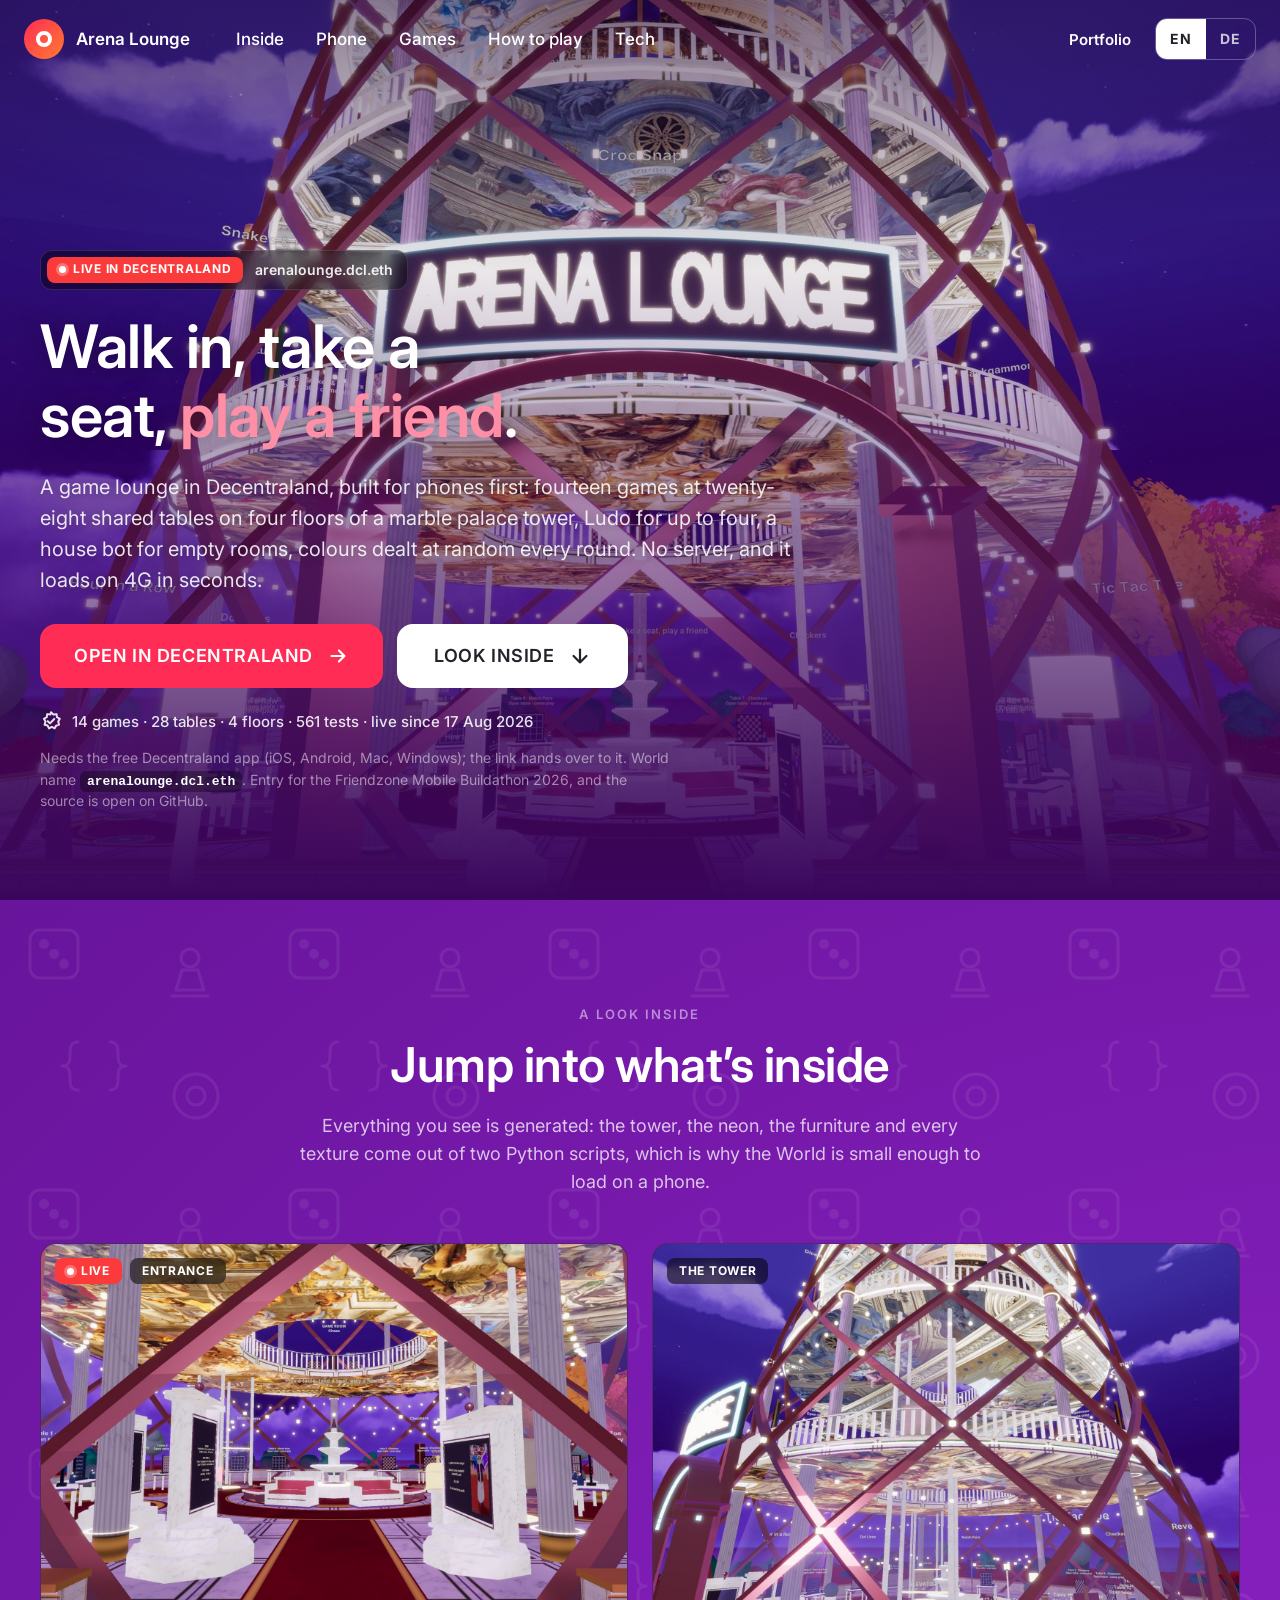
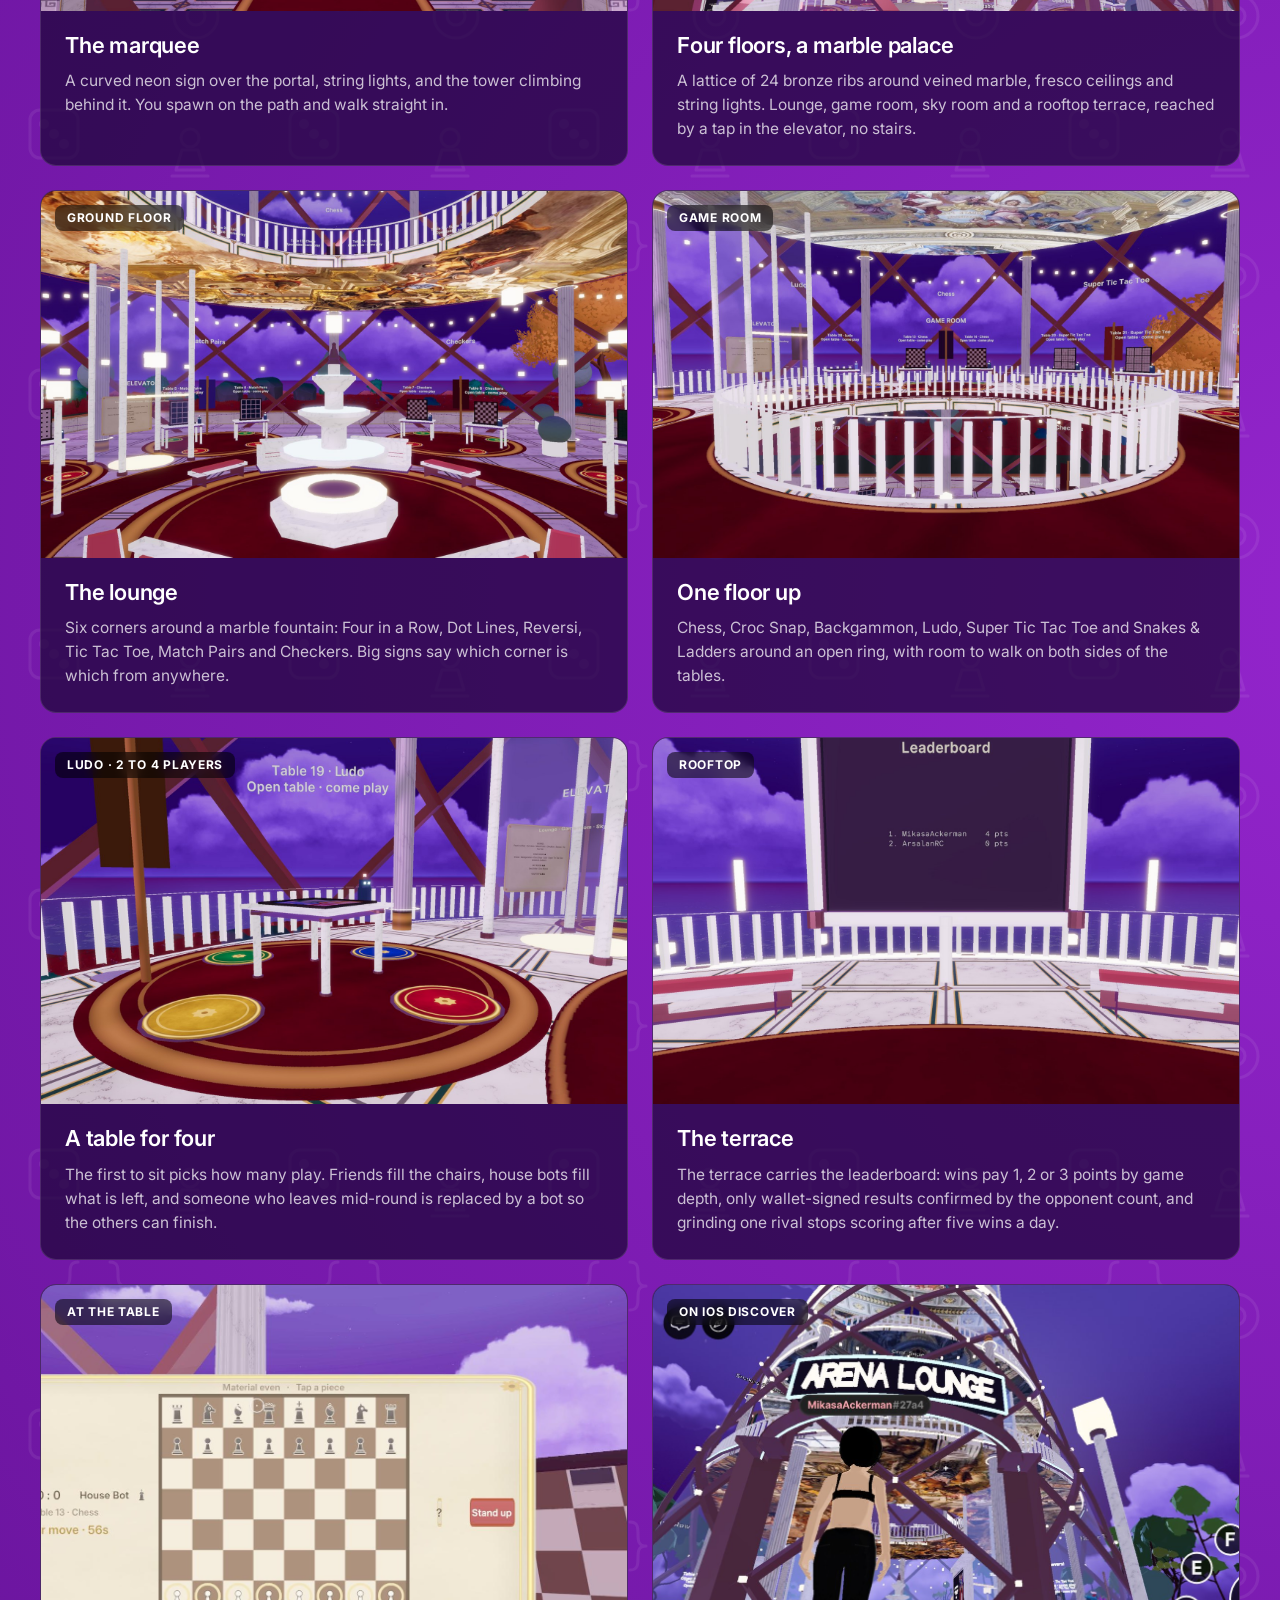
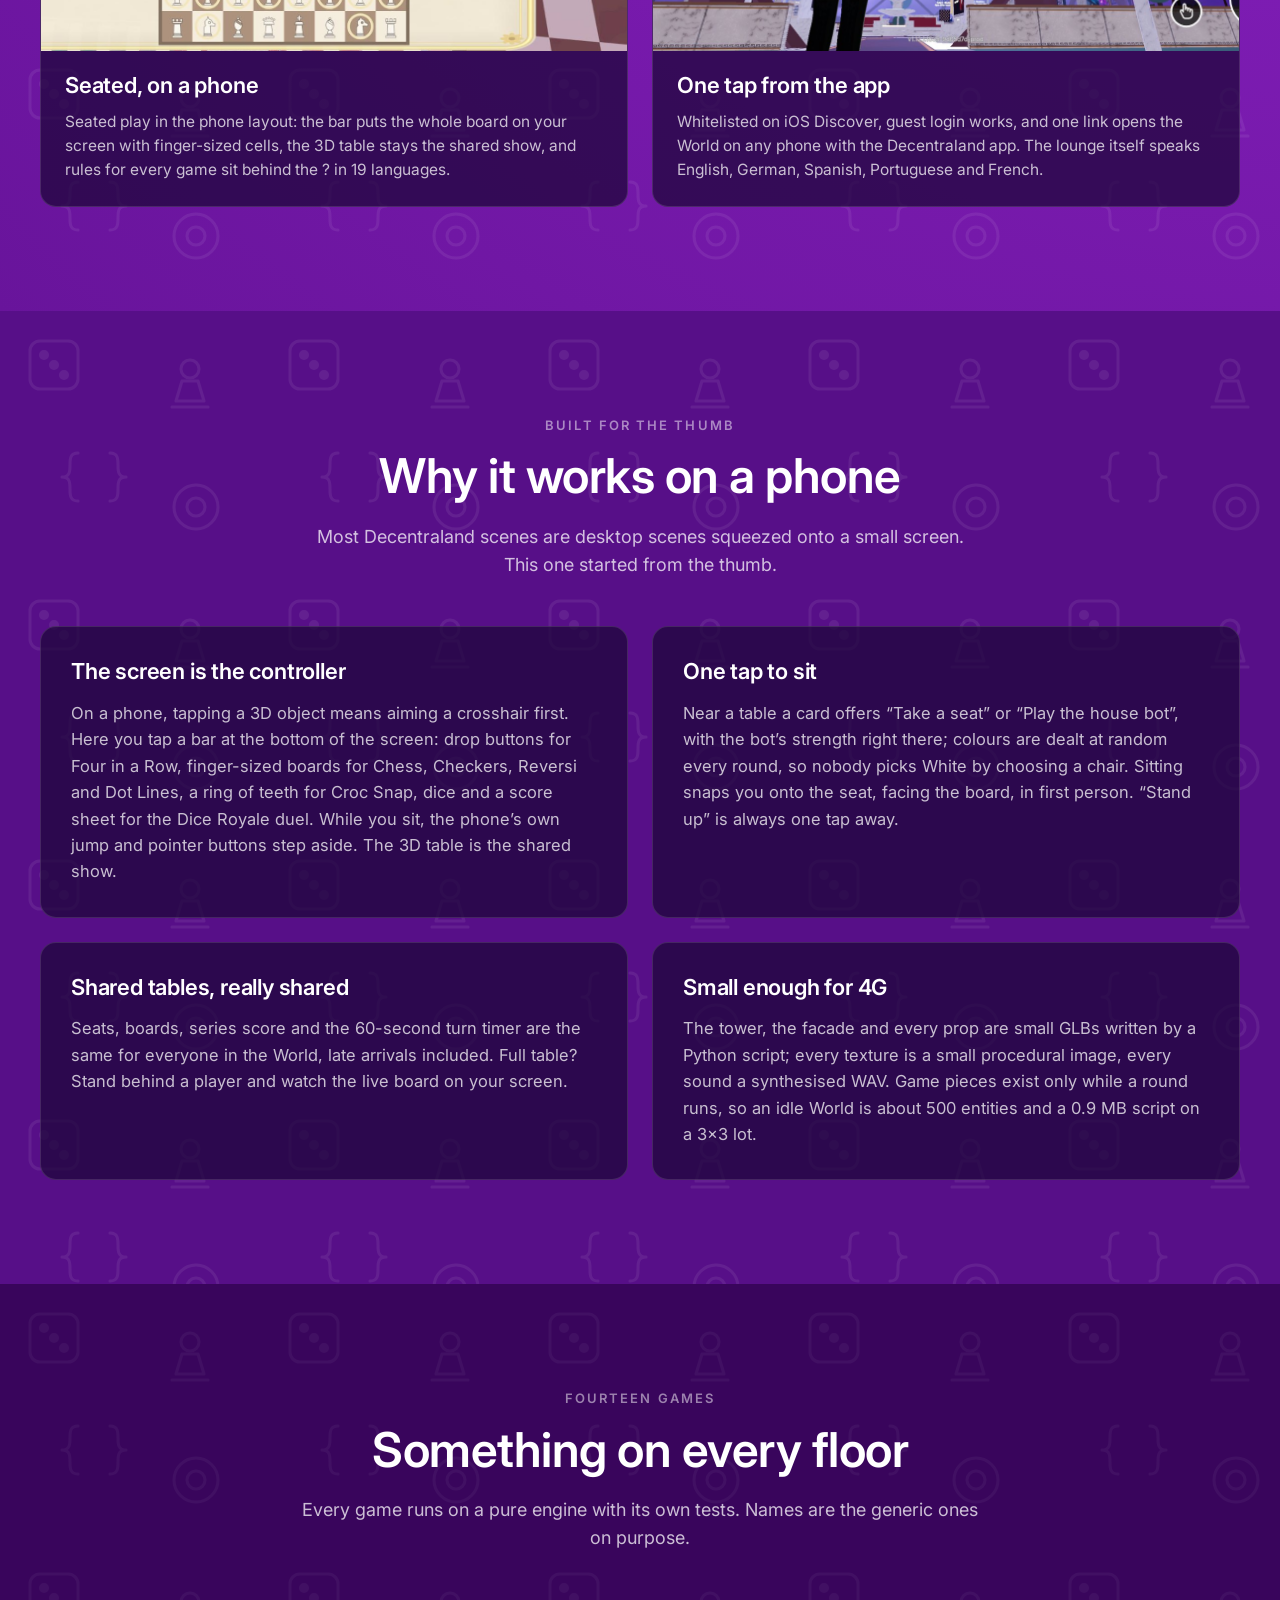
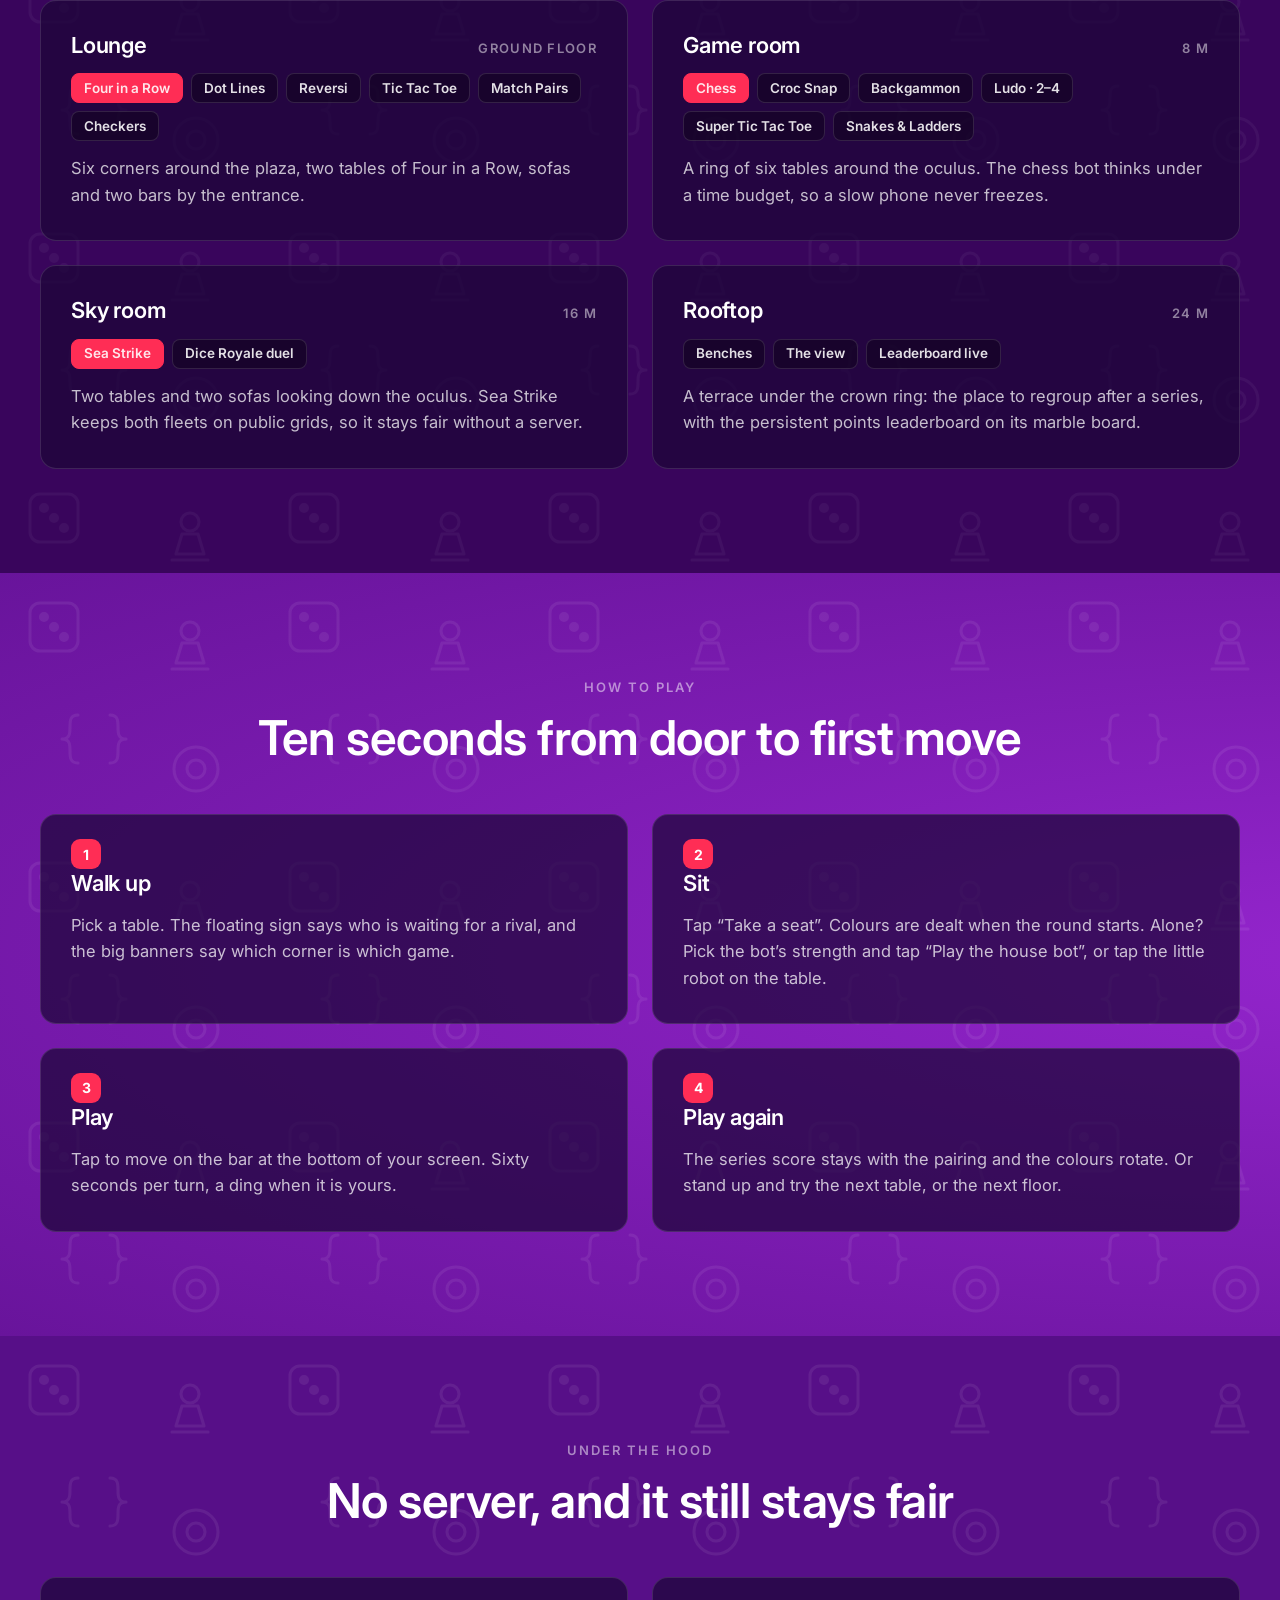
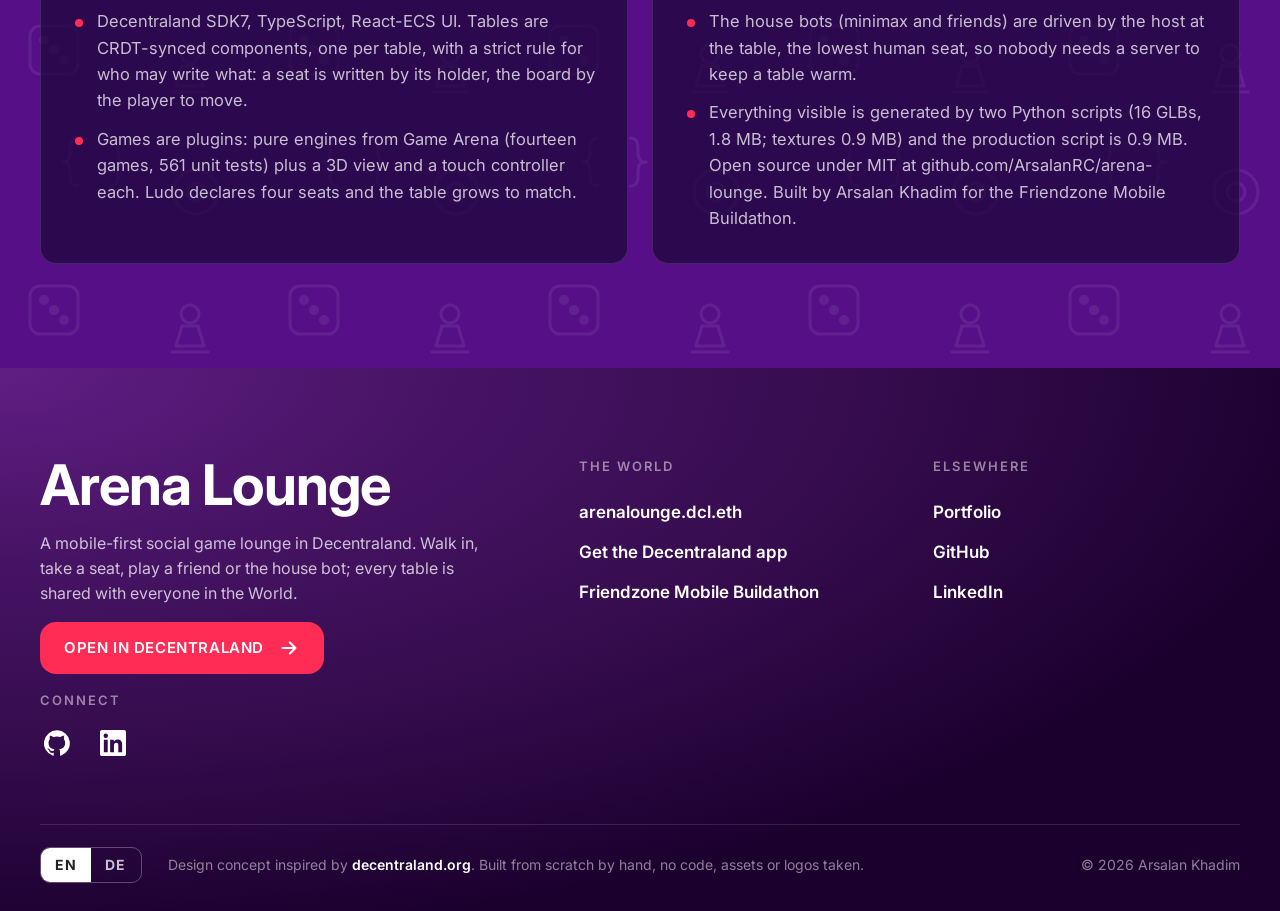
==== commit ac342fa8: "Update the Arena Lounge card and recount every tile" ====
--- a/arena-lounge/index.html
+++ b/arena-lounge/index.html
@@ -243,8 +243,8 @@
         <span data-lang="de">14 Spiele · 28 Tische · 4 Etagen · 561 Tests · live seit 17. Aug. 2026</span>
       </p>
       <p class="hero-note">
-        <span data-lang="en">Needs the free Decentraland app (iOS, Android, Mac, Windows); the link hands over to it. World name <code>arenalounge.dcl.eth</code>. Entry for the Friendzone Mobile Buildathon 2026; the source opens in September.</span>
-        <span data-lang="de">Braucht die kostenlose Decentraland-App (iOS, Android, Mac, Windows); der Link übergibt an die App. World-Name <code>arenalounge.dcl.eth</code>. Beitrag zum Friendzone Mobile Buildathon 2026; der Code wird im September offen.</span>
+        <span data-lang="en">Needs the free Decentraland app (iOS, Android, Mac, Windows); the link hands over to it. World name <code>arenalounge.dcl.eth</code>. Entry for the Friendzone Mobile Buildathon 2026, and the source is open on GitHub.</span>
+        <span data-lang="de">Braucht die kostenlose Decentraland-App (iOS, Android, Mac, Windows); der Link übergibt an die App. World-Name <code>arenalounge.dcl.eth</code>. Beitrag zum Friendzone Mobile Buildathon 2026, der Code liegt offen auf GitHub.</span>
       </p>
     </div>
   </section>
@@ -282,8 +282,8 @@
           <div class="card-body"><h3 data-lang="en">The terrace</h3><h3 data-lang="de">Die Terrasse</h3><p data-lang="en">The terrace carries the leaderboard: wins pay 1, 2 or 3 points by game depth, only wallet-signed results confirmed by the opponent count, and grinding one rival stops scoring after five wins a day.</p><p data-lang="de">Auf der Terrasse steht die Bestenliste: Siege bringen je nach Spieltiefe 1, 2 oder 3 Punkte, es zählen nur wallet-signierte, vom Gegner bestätigte Ergebnisse, und gegen denselben Rivalen punkten nur fünf Siege pro Tag.</p></div>
         </article>
         <article class="card reveal">
-          <div class="card-media"><img src="screenshots/phone-tictactoe.jpg" alt="iPhone capture seated at Tic Tac Toe: the parchment controller bar with crisp marks and a won round" loading="lazy" width="1600" height="740"><div class="pills"><span class="pill pill-dark"><span data-lang="en">At the table</span><span data-lang="de">Am Tisch</span></span></div></div>
-          <div class="card-body"><h3 data-lang="en">Seated, on a phone</h3><h3 data-lang="de">Am Tisch, auf dem Handy</h3><p data-lang="en">A real iPhone capture: the seated bar puts the board on your screen with finger-sized cells, the 3D table stays the shared show, and rules for every game sit behind the ? in 19 languages.</p><p data-lang="de">Eine echte iPhone-Aufnahme: Die Sitzleiste legt das Brett mit fingergroßen Feldern auf deinen Bildschirm, der 3D-Tisch bleibt die gemeinsame Bühne, und hinter dem ? stehen Regeln in 19 Sprachen.</p></div>
+          <div class="card-media"><img src="screenshots/phone-tictactoe.jpg" alt="Seated at Chess in the phone layout: the parchment controller bar with the full board" loading="lazy" width="1600" height="740"><div class="pills"><span class="pill pill-dark"><span data-lang="en">At the table</span><span data-lang="de">Am Tisch</span></span></div></div>
+          <div class="card-body"><h3 data-lang="en">Seated, on a phone</h3><h3 data-lang="de">Am Tisch, auf dem Handy</h3><p data-lang="en">Seated play in the phone layout: the bar puts the whole board on your screen with finger-sized cells, the 3D table stays the shared show, and rules for every game sit behind the ? in 19 languages.</p><p data-lang="de">Sitzend im Handy-Layout: Die Leiste legt das ganze Brett mit fingergroßen Feldern auf deinen Bildschirm, der 3D-Tisch bleibt die gemeinsame Bühne, und hinter dem ? stehen Regeln in 19 Sprachen.</p></div>
         </article>
         <article class="card reveal">
           <div class="card-media"><img src="screenshots/phone-entrance.jpg" alt="iPhone capture at the entrance: marquee, red carpet and fresco through the arch" loading="lazy" width="1600" height="740"><div class="pills"><span class="pill pill-dark"><span data-lang="en">On iOS Discover</span><span data-lang="de">Im iOS Discover</span></span></div></div>
@@ -390,8 +390,8 @@
         <ul class="panel reveal">
           <li data-lang="en">The house bots (minimax and friends) are driven by the host at the table, the lowest human seat, so nobody needs a server to keep a table warm.</li>
           <li data-lang="de">Die Bots (Minimax und Verwandte) werden vom Gastgeber am Tisch angetrieben, dem niedrigsten menschlichen Platz. So braucht niemand einen Server, um einen Tisch warmzuhalten.</li>
-          <li data-lang="en">Everything visible is generated by two Python scripts (16 GLBs, 1.8 MB; textures 0.9 MB) and the production script is 0.9 MB. Open source under MIT in September 2026. Built by Arsalan Khadim for the Friendzone Mobile Buildathon.</li>
-          <li data-lang="de">Alles Sichtbare erzeugen zwei Python-Skripte (16 GLBs, 1,8 MB; Texturen 0,9 MB), das Produktionsskript hat 0,9 MB. Open Source unter MIT ab September 2026. Gebaut von Arsalan Khadim für den Friendzone Mobile Buildathon.</li>
+          <li data-lang="en">Everything visible is generated by two Python scripts (16 GLBs, 1.8 MB; textures 0.9 MB) and the production script is 0.9 MB. Open source under MIT at github.com/ArsalanRC/arena-lounge. Built by Arsalan Khadim for the Friendzone Mobile Buildathon.</li>
+          <li data-lang="de">Alles Sichtbare erzeugen zwei Python-Skripte (16 GLBs, 1,8 MB; Texturen 0,9 MB), das Produktionsskript hat 0,9 MB. Open Source unter MIT auf github.com/ArsalanRC/arena-lounge. Gebaut von Arsalan Khadim für den Friendzone Mobile Buildathon.</li>
         </ul>
       </div>
     </div>
